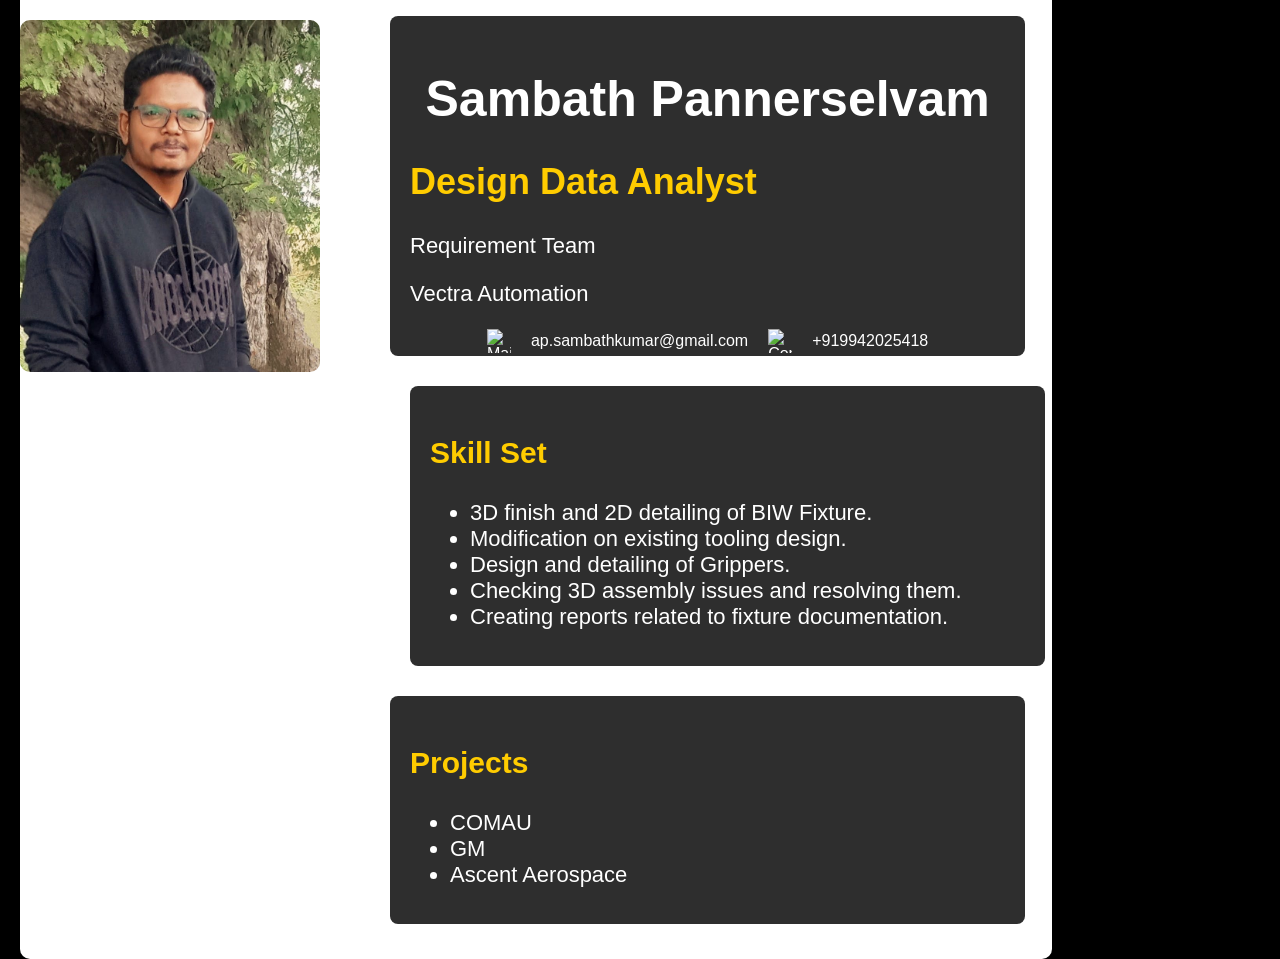
==== index.html @ 9f115030 "Update index.html" ====
<!DOCTYPE html>
<html lang="en">
<head>
    <meta charset="UTF-8">
    <meta name="viewport" content="width=device-width, initial-scale=1.0">
    <title>Sambath Pannerselvam - Portfolio</title>
    <link rel="stylesheet" href="styles.css">
    <style>
        body {
            background-color: black;
            color: white;
            font-family: Arial, sans-serif;
            margin: 0;
            padding: 20px;
            display: flex;
            flex-direction: column;
            align-items: flex-start;
        }
        .container {
            display: flex;
            align-items: flex-start;
            width: 80%;
            justify-content: space-between;
        }
        .image-container {
            width: 300px;
            height: auto;
            position: absolute;
            top: 20px;
            left: 20px;
        }
        .image-container img {
            width: 100%;
            border-radius: 10px;
            transition: transform 0.3s ease-in-out;
        }
        .image-container:hover img {
            transform: scale(1.05);
        }
        .content {
            display: flex;
            flex-direction: column;
            width: 60%;
            margin-left: 350px; /* Ensures content does not overlap with image */
        }
        .container1, .container2, .container3 {
            background: #2E2E2E; /* Dark Grey */
            padding: 20px;
            margin: 15px 0;
            border-radius: 8px;
            width: 100%;
            color: white;
        }
        .container1 {
            height: 300px; /* Match the image height */
        }
        .container2 {
            margin-left: 20px;
        }
        .container3 {
            margin-right: 20px;
        }
        h1 {
            font-size: 50px;
            text-align: center;
        }
        h2 {
            font-size: 36px;
            color: #ffcc00;
        }
        h3 {
            font-size: 30px;
            color: #ffcc00;
        }
        p, li {
            font-size: 22px;
        }
        .contact-info {
            display: flex;
            align-items: center;
            justify-content: center;
            gap: 20px;
            margin-top: 20px;
        }
        .contact-info img {
            width: 24px;
            height: 24px;
        }
    </style>
</head>
<body>
    <div class="image-container">
        <img src="Img.jpeg" alt="Sambath Pannerselvam">
    </div>
    <div class="container">
        <div class="content">
            <div class="container1">
                <h1>Sambath Pannerselvam</h1>
                <h2>Design Data Analyst</h2>
                <p>Requirement Team</p>
                <p>Vectra Automation</p>
                <div class="contact-info">
                    <img src="mail-icon.png" alt="Mail"> ap.sambathkumar@gmail.com
                    <img src="phone-icon.png" alt="Contact"> +919942025418
                </div>
            </div>
            <div class="container2">
                <h3>Skill Set</h3>
                <ul>
                    <li>3D finish and 2D detailing of BIW Fixture.</li>
                    <li>Modification on existing tooling design.</li>
                    <li>Design and detailing of Grippers.</li>
                    <li>Checking 3D assembly issues and resolving them.</li>
                    <li>Creating reports related to fixture documentation.</li>
                </ul>
            </div>
            <div class="container3">
                <h3>Projects</h3>
                <ul>
                    <li>COMAU</li>
                    <li>GM</li>
                    <li>Ascent Aerospace</li>
                </ul>
            </div>
        </div>
    </div>
</body>
</html>
---- styles.css ----
body {
    font-family: Arial, sans-serif;
    background-color: #f4f4f4;
    margin: 0;
    padding: 0;
    display: flex;
    justify-content: center;
    align-items: center;
    height: 100vh;
}

.container {
    display: flex;
    background: white;
    padding: 20px;
    border-radius: 10px;
    box-shadow: 0 0 10px rgba(0, 0, 0, 0.1);
}

.profile {
    margin-right: 20px;
}

.image-container img {
    width: 200px;
    height: auto;
    border-radius: 10px;
    animation: float 3s infinite ease-in-out;
}

@keyframes float {
    0% { transform: translateY(0px); }
    50% { transform: translateY(-10px); }
    100% { transform: translateY(0px); }
}
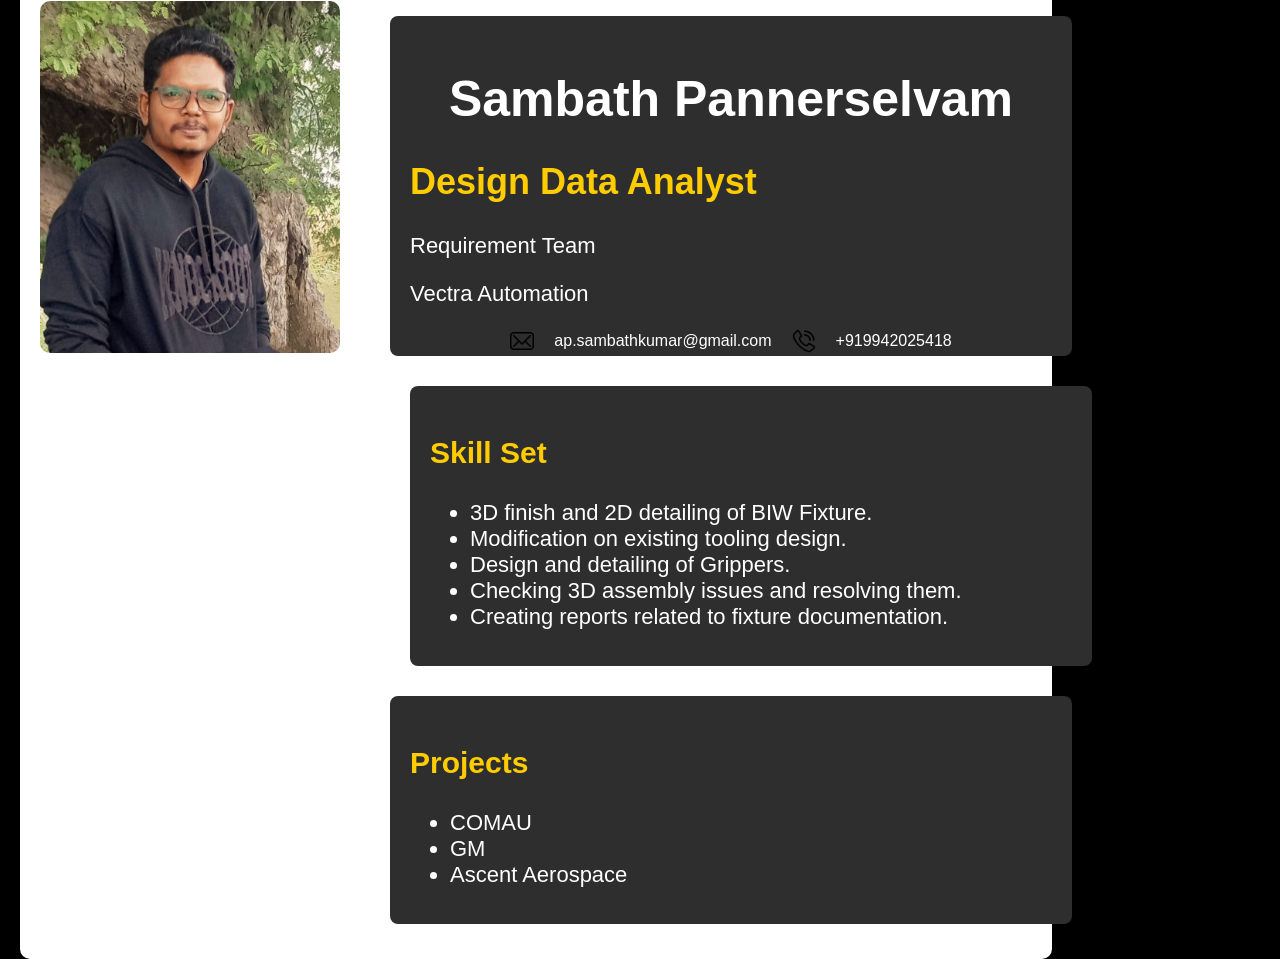
==== commit 71892ff0: "Update index.html" ====
--- a/index.html
+++ b/index.html
@@ -21,13 +21,14 @@
             align-items: flex-start;
             width: 80%;
             justify-content: space-between;
+            flex-wrap: wrap;
         }
         .image-container {
             width: 300px;
             height: auto;
-            position: absolute;
-            top: 20px;
-            left: 20px;
+            position: relative;
+            top: 0;
+            left: 0;
         }
         .image-container img {
             width: 100%;
@@ -40,8 +41,8 @@
         .content {
             display: flex;
             flex-direction: column;
-            width: 60%;
-            margin-left: 350px; /* Ensures content does not overlap with image */
+            width: calc(100% - 350px);
+            margin-left: 20px;
         }
         .container1, .container2, .container3 {
             background: #2E2E2E; /* Dark Grey */
@@ -86,13 +87,42 @@
             width: 24px;
             height: 24px;
         }
+        /* Responsive Design */
+        @media screen and (max-width: 768px) {
+            .container {
+                flex-direction: column;
+                align-items: center;
+                width: 100%;
+            }
+            .image-container {
+                width: 200px;
+                text-align: center;
+                margin-bottom: 20px;
+            }
+            .content {
+                width: 100%;
+                margin-left: 0;
+            }
+            h1 {
+                font-size: 40px;
+            }
+            h2 {
+                font-size: 28px;
+            }
+            h3 {
+                font-size: 24px;
+            }
+            p, li {
+                font-size: 18px;
+            }
+        }
     </style>
 </head>
 <body>
-    <div class="image-container">
-        <img src="Img.jpeg" alt="Sambath Pannerselvam">
-    </div>
     <div class="container">
+        <div class="image-container">
+            <img src="Img.jpeg" alt="Sambath Pannerselvam">
+        </div>
         <div class="content">
             <div class="container1">
                 <h1>Sambath Pannerselvam</h1>
@@ -126,3 +156,4 @@
     </div>
 </body>
 </html>
+
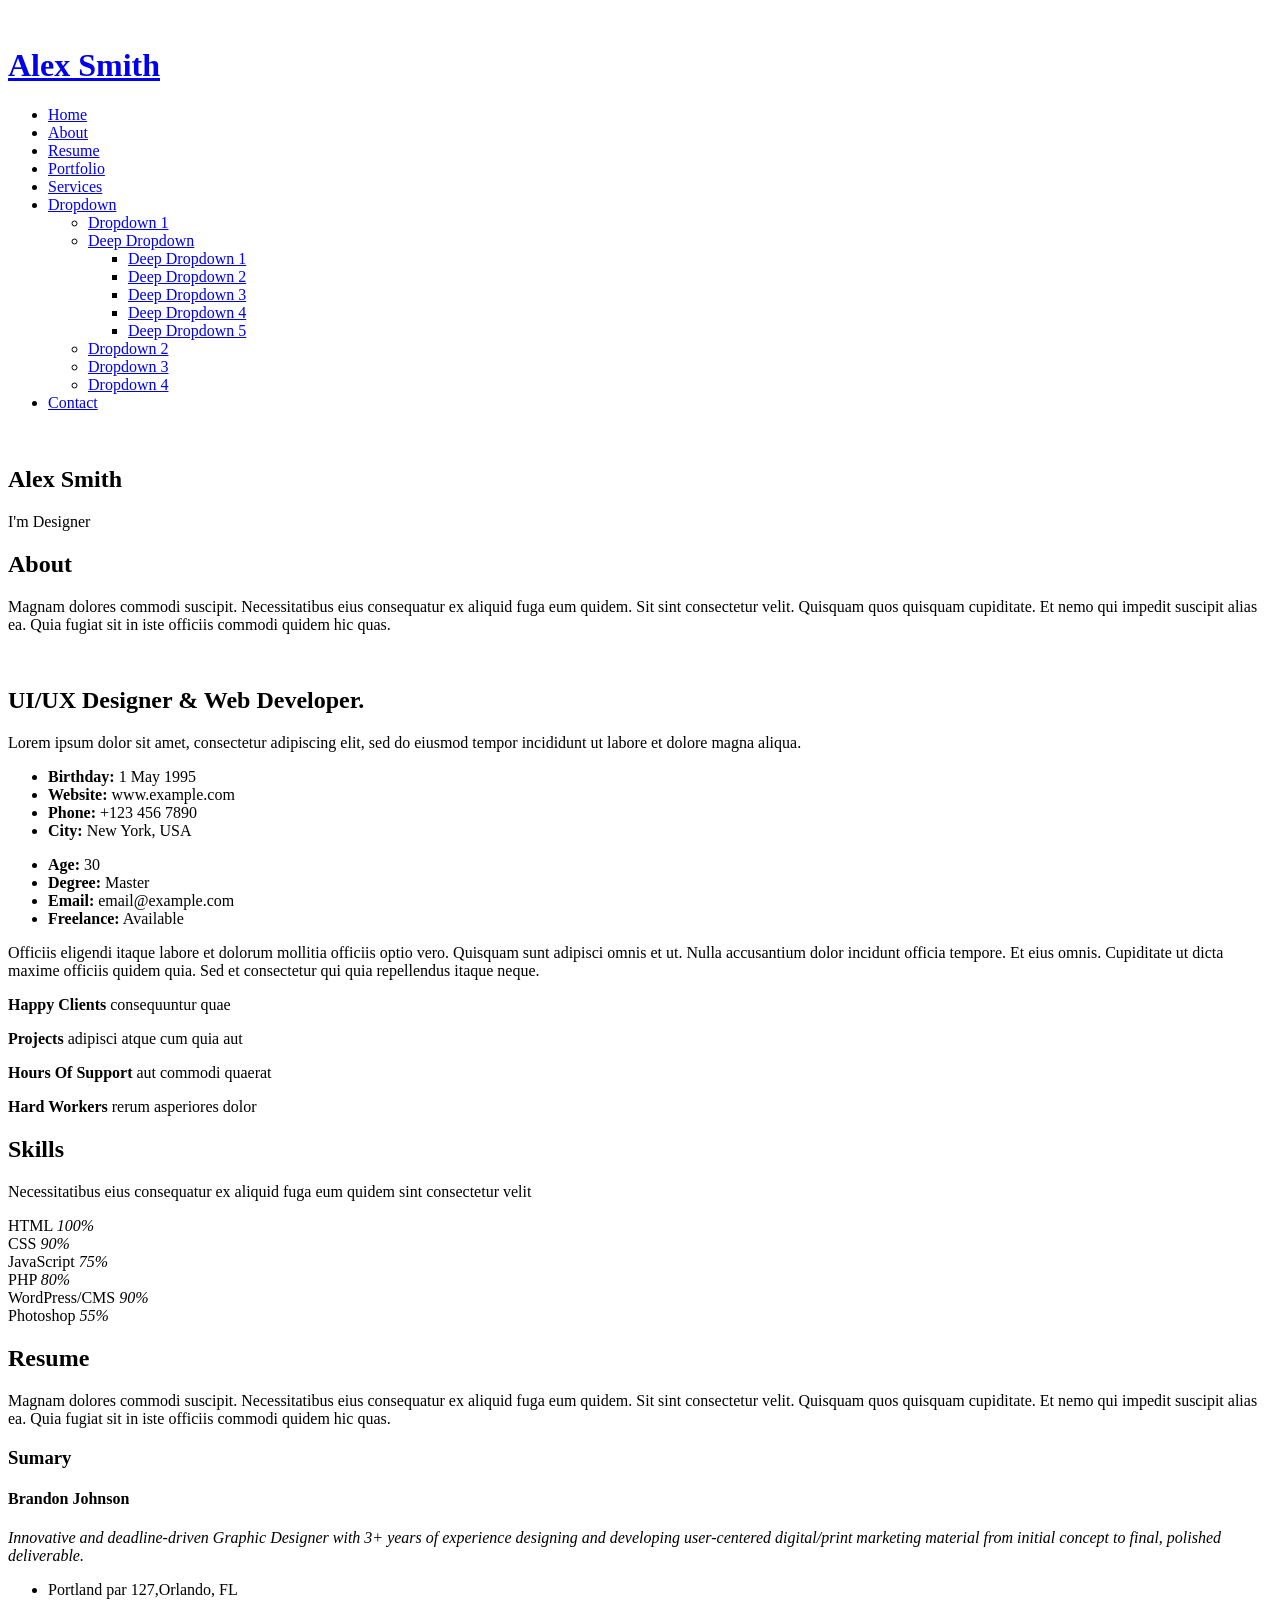
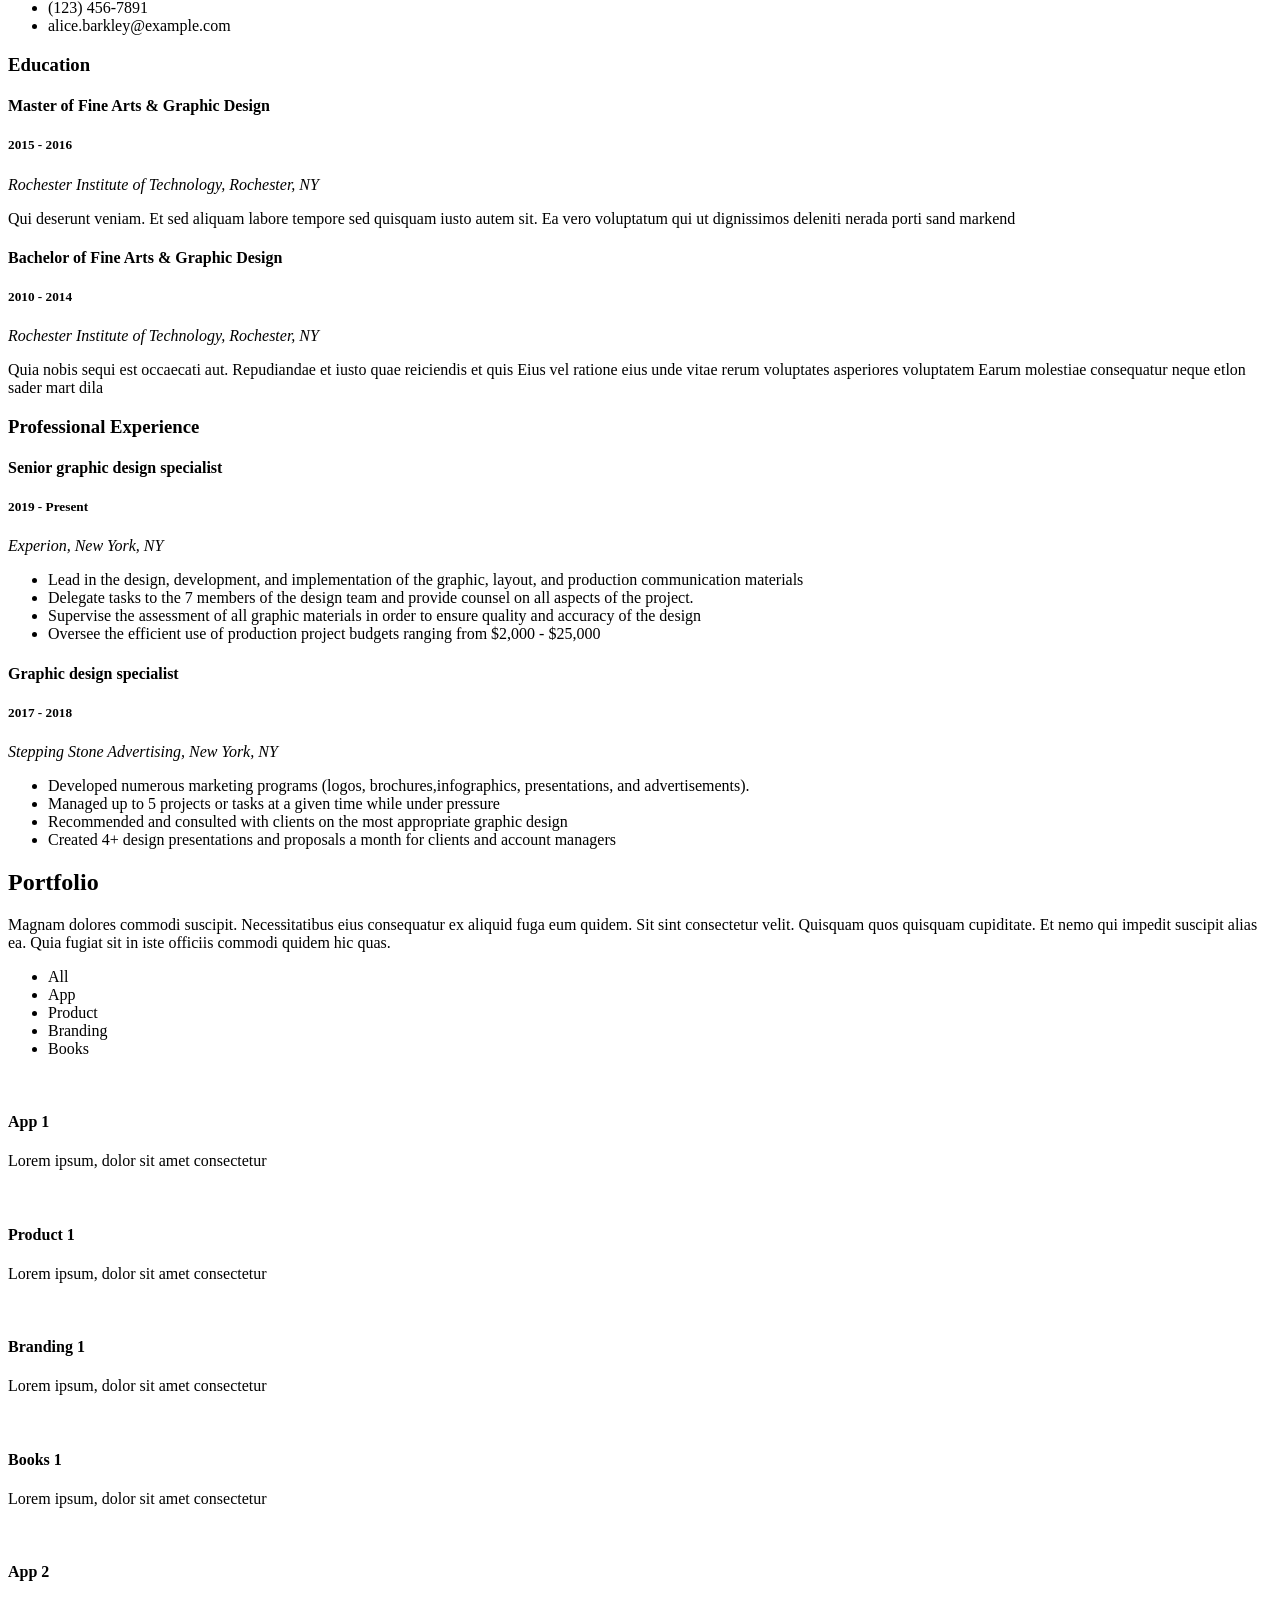
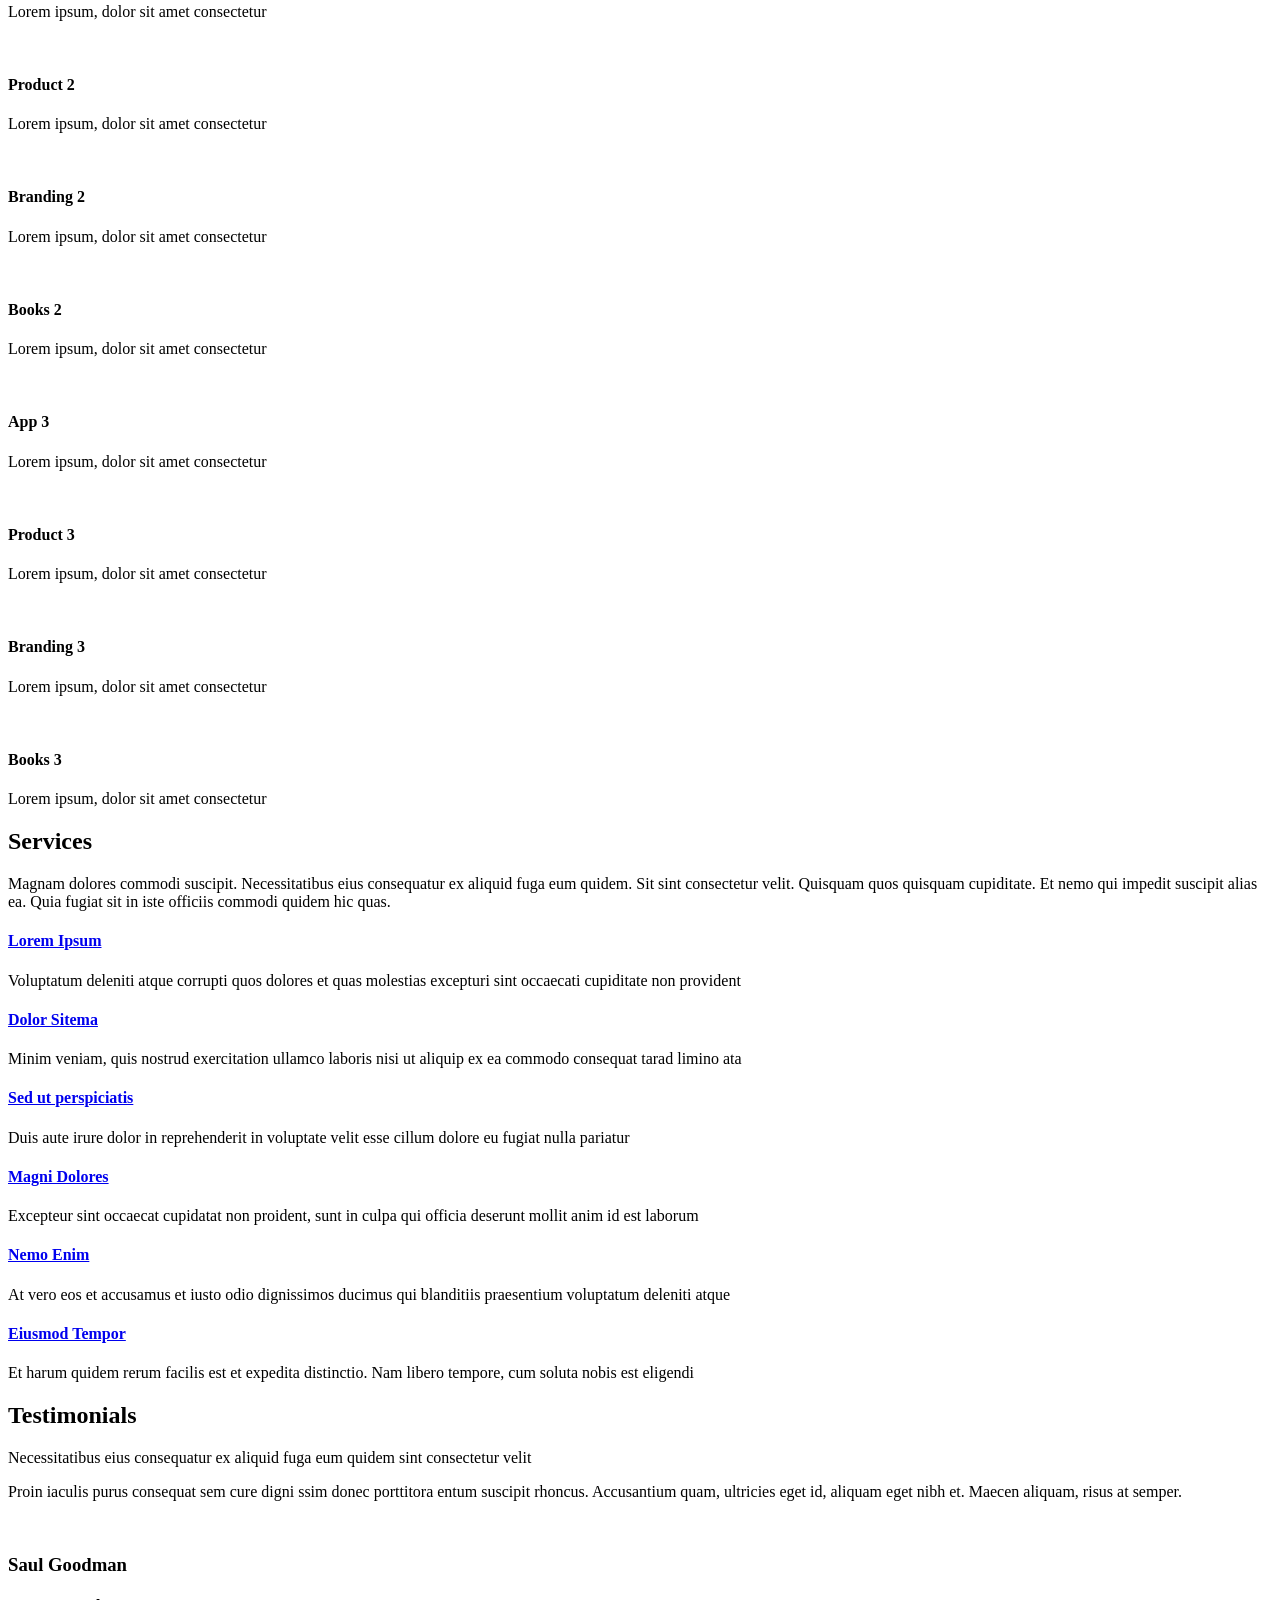
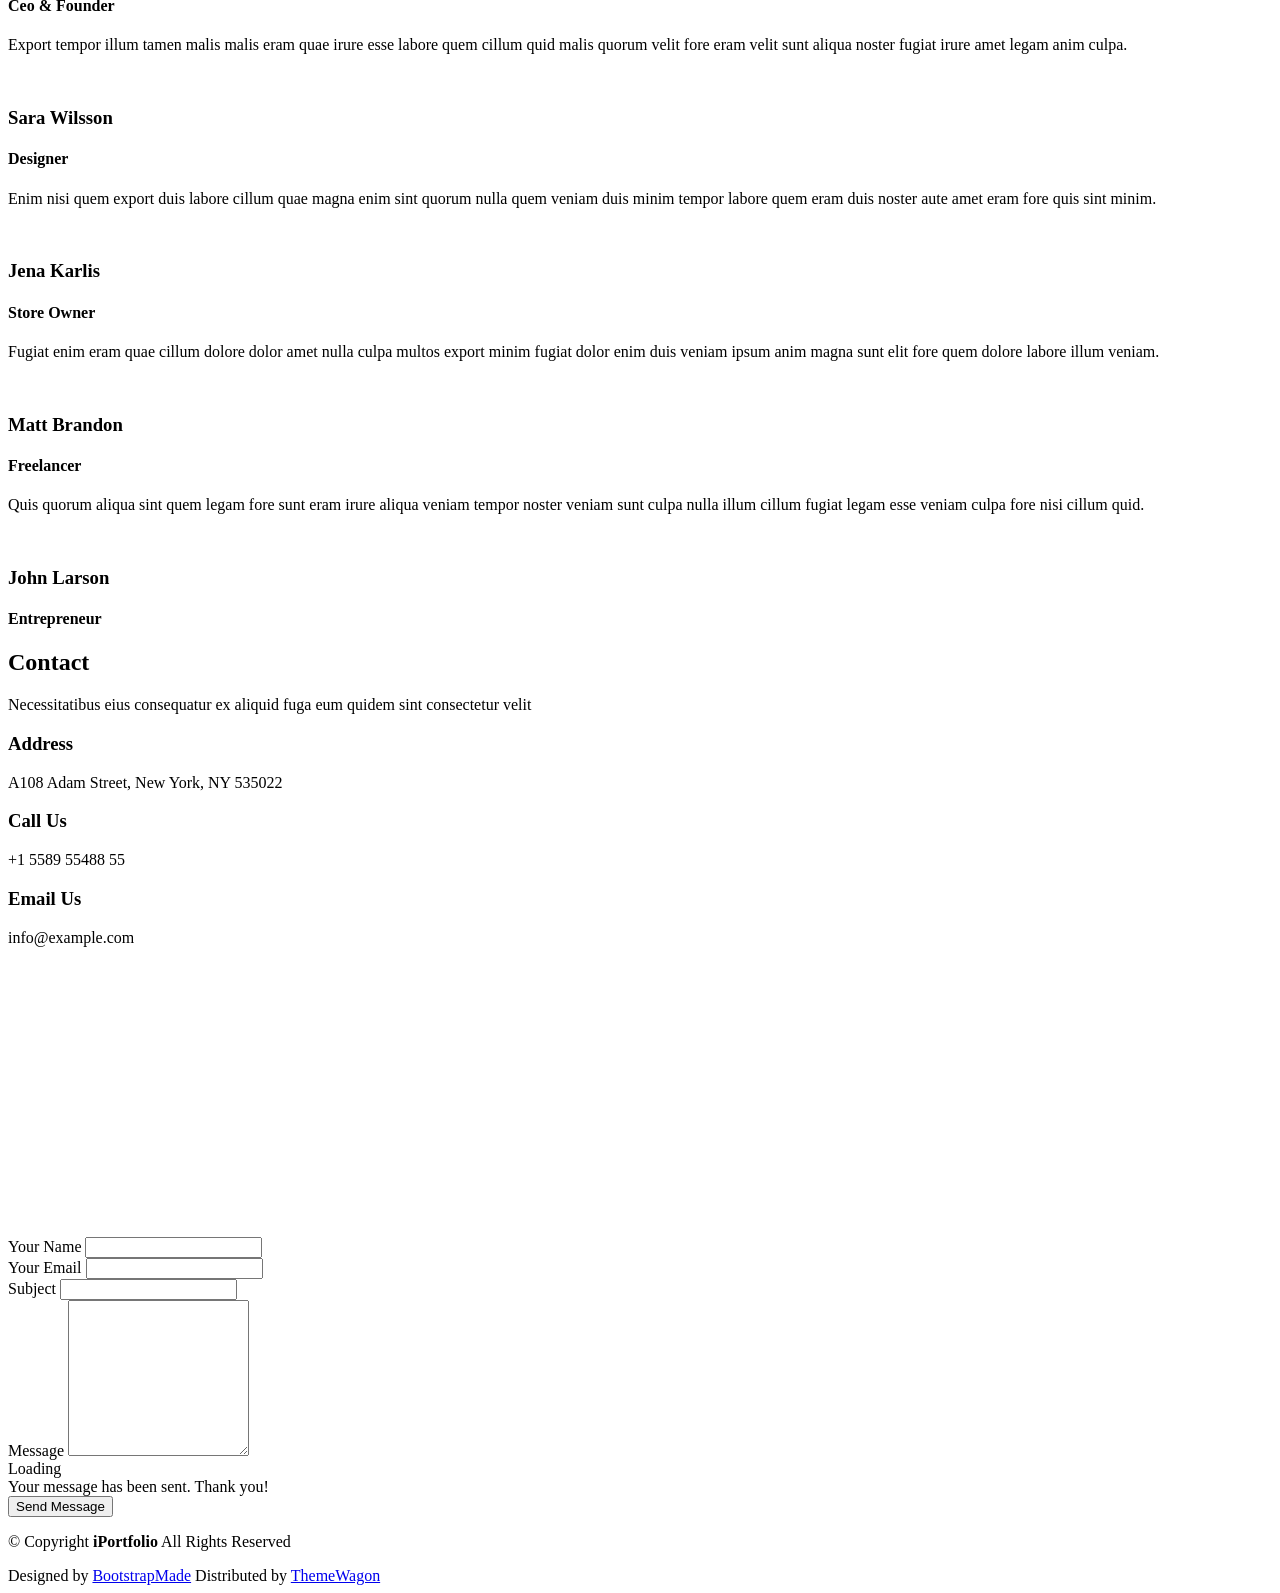
==== commit c3388061: "Add files via upload" ====
--- a/index.html
+++ b/index.html
@@ -1,159 +1,830 @@
 <!DOCTYPE html>
 <html lang="en">
+
 <head>
-    <meta charset="UTF-8">
-    <meta name="viewport" content="width=device-width, initial-scale=1.0">
-    <title>Sambath Pannerselvam - Portfolio</title>
-    <link rel="stylesheet" href="styles.css">
-    <style>
-        body {
-            background-color: black;
-            color: white;
-            font-family: Arial, sans-serif;
-            margin: 0;
-            padding: 20px;
-            display: flex;
-            flex-direction: column;
-            align-items: flex-start;
-        }
-        .container {
-            display: flex;
-            align-items: flex-start;
-            width: 80%;
-            justify-content: space-between;
-            flex-wrap: wrap;
-        }
-        .image-container {
-            width: 300px;
-            height: auto;
-            position: relative;
-            top: 0;
-            left: 0;
-        }
-        .image-container img {
-            width: 100%;
-            border-radius: 10px;
-            transition: transform 0.3s ease-in-out;
-        }
-        .image-container:hover img {
-            transform: scale(1.05);
-        }
-        .content {
-            display: flex;
-            flex-direction: column;
-            width: calc(100% - 350px);
-            margin-left: 20px;
-        }
-        .container1, .container2, .container3 {
-            background: #2E2E2E; /* Dark Grey */
-            padding: 20px;
-            margin: 15px 0;
-            border-radius: 8px;
-            width: 100%;
-            color: white;
-        }
-        .container1 {
-            height: 300px; /* Match the image height */
-        }
-        .container2 {
-            margin-left: 20px;
-        }
-        .container3 {
-            margin-right: 20px;
-        }
-        h1 {
-            font-size: 50px;
-            text-align: center;
-        }
-        h2 {
-            font-size: 36px;
-            color: #ffcc00;
-        }
-        h3 {
-            font-size: 30px;
-            color: #ffcc00;
-        }
-        p, li {
-            font-size: 22px;
-        }
-        .contact-info {
-            display: flex;
-            align-items: center;
-            justify-content: center;
-            gap: 20px;
-            margin-top: 20px;
-        }
-        .contact-info img {
-            width: 24px;
-            height: 24px;
-        }
-        /* Responsive Design */
-        @media screen and (max-width: 768px) {
-            .container {
-                flex-direction: column;
-                align-items: center;
-                width: 100%;
+  <meta charset="utf-8">
+  <meta content="width=device-width, initial-scale=1.0" name="viewport">
+  <title>Index - iPortfolio Bootstrap Template</title>
+  <meta content="" name="description">
+  <meta content="" name="keywords">
+
+  <!-- Favicons -->
+  <link href="assets/img/favicon.png" rel="icon">
+  <link href="assets/img/apple-touch-icon.png" rel="apple-touch-icon">
+
+  <!-- Fonts -->
+  <link href="https://fonts.googleapis.com" rel="preconnect">
+  <link href="https://fonts.gstatic.com" rel="preconnect" crossorigin>
+  <link href="https://fonts.googleapis.com/css2?family=Roboto:ital,wght@0,100;0,300;0,400;0,500;0,700;0,900;1,100;1,300;1,400;1,500;1,700;1,900&family=Poppins:ital,wght@0,100;0,200;0,300;0,400;0,500;0,600;0,700;0,800;0,900;1,100;1,200;1,300;1,400;1,500;1,600;1,700;1,800;1,900&family=Raleway:ital,wght@0,100;0,200;0,300;0,400;0,500;0,600;0,700;0,800;0,900;1,100;1,200;1,300;1,400;1,500;1,600;1,700;1,800;1,900&display=swap" rel="stylesheet">
+
+  <!-- Vendor CSS Files -->
+  <link href="assets/vendor/bootstrap/css/bootstrap.min.css" rel="stylesheet">
+  <link href="assets/vendor/bootstrap-icons/bootstrap-icons.css" rel="stylesheet">
+  <link href="assets/vendor/aos/aos.css" rel="stylesheet">
+  <link href="assets/vendor/glightbox/css/glightbox.min.css" rel="stylesheet">
+  <link href="assets/vendor/swiper/swiper-bundle.min.css" rel="stylesheet">
+
+  <!-- Main CSS File -->
+  <link href="assets/css/main.css" rel="stylesheet">
+
+  <!-- =======================================================
+  * Template Name: iPortfolio
+  * Template URL: https://bootstrapmade.com/iportfolio-bootstrap-portfolio-websites-template/
+  * Updated: Jun 29 2024 with Bootstrap v5.3.3
+  * Author: BootstrapMade.com
+  * License: https://bootstrapmade.com/license/
+  ======================================================== -->
+</head>
+
+<body class="index-page">
+
+  <header id="header" class="header dark-background d-flex flex-column">
+    <i class="header-toggle d-xl-none bi bi-list"></i>
+
+    <div class="profile-img">
+      <img src="assets/img/my-profile-img.jpg" alt="" class="img-fluid rounded-circle">
+    </div>
+
+    <a href="index.html" class="logo d-flex align-items-center justify-content-center">
+      <!-- Uncomment the line below if you also wish to use an image logo -->
+      <!-- <img src="assets/img/logo.png" alt=""> -->
+      <h1 class="sitename">Alex Smith</h1>
+    </a>
+
+    <div class="social-links text-center">
+      <a href="#" class="twitter"><i class="bi bi-twitter-x"></i></a>
+      <a href="#" class="facebook"><i class="bi bi-facebook"></i></a>
+      <a href="#" class="instagram"><i class="bi bi-instagram"></i></a>
+      <a href="#" class="google-plus"><i class="bi bi-skype"></i></a>
+      <a href="#" class="linkedin"><i class="bi bi-linkedin"></i></a>
+    </div>
+
+    <nav id="navmenu" class="navmenu">
+      <ul>
+        <li><a href="#hero" class="active"><i class="bi bi-house navicon"></i>Home</a></li>
+        <li><a href="#about"><i class="bi bi-person navicon"></i> About</a></li>
+        <li><a href="#resume"><i class="bi bi-file-earmark-text navicon"></i> Resume</a></li>
+        <li><a href="#portfolio"><i class="bi bi-images navicon"></i> Portfolio</a></li>
+        <li><a href="#services"><i class="bi bi-hdd-stack navicon"></i> Services</a></li>
+        <li class="dropdown"><a href="#"><i class="bi bi-menu-button navicon"></i> <span>Dropdown</span> <i class="bi bi-chevron-down toggle-dropdown"></i></a>
+          <ul>
+            <li><a href="#">Dropdown 1</a></li>
+            <li class="dropdown"><a href="#"><span>Deep Dropdown</span> <i class="bi bi-chevron-down toggle-dropdown"></i></a>
+              <ul>
+                <li><a href="#">Deep Dropdown 1</a></li>
+                <li><a href="#">Deep Dropdown 2</a></li>
+                <li><a href="#">Deep Dropdown 3</a></li>
+                <li><a href="#">Deep Dropdown 4</a></li>
+                <li><a href="#">Deep Dropdown 5</a></li>
+              </ul>
+            </li>
+            <li><a href="#">Dropdown 2</a></li>
+            <li><a href="#">Dropdown 3</a></li>
+            <li><a href="#">Dropdown 4</a></li>
+          </ul>
+        </li>
+        <li><a href="#contact"><i class="bi bi-envelope navicon"></i> Contact</a></li>
+      </ul>
+    </nav>
+
+  </header>
+
+  <main class="main">
+
+    <!-- Hero Section -->
+    <section id="hero" class="hero section dark-background">
+
+      <img src="assets/img/hero-bg.jpg" alt="" data-aos="fade-in" class="">
+
+      <div class="container" data-aos="fade-up" data-aos-delay="100">
+        <h2>Alex Smith</h2>
+        <p>I'm <span class="typed" data-typed-items="Designer, Developer, Freelancer, Photographer">Designer</span><span class="typed-cursor typed-cursor--blink" aria-hidden="true"></span><span class="typed-cursor typed-cursor--blink" aria-hidden="true"></span></p>
+      </div>
+
+    </section><!-- /Hero Section -->
+
+    <!-- About Section -->
+    <section id="about" class="about section">
+
+      <!-- Section Title -->
+      <div class="container section-title" data-aos="fade-up">
+        <h2>About</h2>
+        <p>Magnam dolores commodi suscipit. Necessitatibus eius consequatur ex aliquid fuga eum quidem. Sit sint consectetur velit. Quisquam quos quisquam cupiditate. Et nemo qui impedit suscipit alias ea. Quia fugiat sit in iste officiis commodi quidem hic quas.</p>
+      </div><!-- End Section Title -->
+
+      <div class="container" data-aos="fade-up" data-aos-delay="100">
+
+        <div class="row gy-4 justify-content-center">
+          <div class="col-lg-4">
+            <img src="assets/img/my-profile-img.jpg" class="img-fluid" alt="">
+          </div>
+          <div class="col-lg-8 content">
+            <h2>UI/UX Designer &amp; Web Developer.</h2>
+            <p class="fst-italic py-3">
+              Lorem ipsum dolor sit amet, consectetur adipiscing elit, sed do eiusmod tempor incididunt ut labore et dolore
+              magna aliqua.
+            </p>
+            <div class="row">
+              <div class="col-lg-6">
+                <ul>
+                  <li><i class="bi bi-chevron-right"></i> <strong>Birthday:</strong> <span>1 May 1995</span></li>
+                  <li><i class="bi bi-chevron-right"></i> <strong>Website:</strong> <span>www.example.com</span></li>
+                  <li><i class="bi bi-chevron-right"></i> <strong>Phone:</strong> <span>+123 456 7890</span></li>
+                  <li><i class="bi bi-chevron-right"></i> <strong>City:</strong> <span>New York, USA</span></li>
+                </ul>
+              </div>
+              <div class="col-lg-6">
+                <ul>
+                  <li><i class="bi bi-chevron-right"></i> <strong>Age:</strong> <span>30</span></li>
+                  <li><i class="bi bi-chevron-right"></i> <strong>Degree:</strong> <span>Master</span></li>
+                  <li><i class="bi bi-chevron-right"></i> <strong>Email:</strong> <span>email@example.com</span></li>
+                  <li><i class="bi bi-chevron-right"></i> <strong>Freelance:</strong> <span>Available</span></li>
+                </ul>
+              </div>
+            </div>
+            <p class="py-3">
+              Officiis eligendi itaque labore et dolorum mollitia officiis optio vero. Quisquam sunt adipisci omnis et ut. Nulla accusantium dolor incidunt officia tempore. Et eius omnis.
+              Cupiditate ut dicta maxime officiis quidem quia. Sed et consectetur qui quia repellendus itaque neque.
+            </p>
+          </div>
+        </div>
+
+      </div>
+
+    </section><!-- /About Section -->
+
+    <!-- Stats Section -->
+    <section id="stats" class="stats section">
+
+      <div class="container" data-aos="fade-up" data-aos-delay="100">
+
+        <div class="row gy-4">
+
+          <div class="col-lg-3 col-md-6">
+            <div class="stats-item">
+              <i class="bi bi-emoji-smile"></i>
+              <span data-purecounter-start="0" data-purecounter-end="232" data-purecounter-duration="1" class="purecounter"></span>
+              <p><strong>Happy Clients</strong> <span>consequuntur quae</span></p>
+            </div>
+          </div><!-- End Stats Item -->
+
+          <div class="col-lg-3 col-md-6">
+            <div class="stats-item">
+              <i class="bi bi-journal-richtext"></i>
+              <span data-purecounter-start="0" data-purecounter-end="521" data-purecounter-duration="1" class="purecounter"></span>
+              <p><strong>Projects</strong> <span>adipisci atque cum quia aut</span></p>
+            </div>
+          </div><!-- End Stats Item -->
+
+          <div class="col-lg-3 col-md-6">
+            <div class="stats-item">
+              <i class="bi bi-headset"></i>
+              <span data-purecounter-start="0" data-purecounter-end="1453" data-purecounter-duration="1" class="purecounter"></span>
+              <p><strong>Hours Of Support</strong> <span>aut commodi quaerat</span></p>
+            </div>
+          </div><!-- End Stats Item -->
+
+          <div class="col-lg-3 col-md-6">
+            <div class="stats-item">
+              <i class="bi bi-people"></i>
+              <span data-purecounter-start="0" data-purecounter-end="32" data-purecounter-duration="1" class="purecounter"></span>
+              <p><strong>Hard Workers</strong> <span>rerum asperiores dolor</span></p>
+            </div>
+          </div><!-- End Stats Item -->
+
+        </div>
+
+      </div>
+
+    </section><!-- /Stats Section -->
+
+    <!-- Skills Section -->
+    <section id="skills" class="skills section light-background">
+
+      <!-- Section Title -->
+      <div class="container section-title" data-aos="fade-up">
+        <h2>Skills</h2>
+        <p>Necessitatibus eius consequatur ex aliquid fuga eum quidem sint consectetur velit</p>
+      </div><!-- End Section Title -->
+
+      <div class="container" data-aos="fade-up" data-aos-delay="100">
+
+        <div class="row skills-content skills-animation">
+
+          <div class="col-lg-6">
+
+            <div class="progress">
+              <span class="skill"><span>HTML</span> <i class="val">100%</i></span>
+              <div class="progress-bar-wrap">
+                <div class="progress-bar" role="progressbar" aria-valuenow="100" aria-valuemin="0" aria-valuemax="100"></div>
+              </div>
+            </div><!-- End Skills Item -->
+
+            <div class="progress">
+              <span class="skill"><span>CSS</span> <i class="val">90%</i></span>
+              <div class="progress-bar-wrap">
+                <div class="progress-bar" role="progressbar" aria-valuenow="90" aria-valuemin="0" aria-valuemax="100"></div>
+              </div>
+            </div><!-- End Skills Item -->
+
+            <div class="progress">
+              <span class="skill"><span>JavaScript</span> <i class="val">75%</i></span>
+              <div class="progress-bar-wrap">
+                <div class="progress-bar" role="progressbar" aria-valuenow="75" aria-valuemin="0" aria-valuemax="100"></div>
+              </div>
+            </div><!-- End Skills Item -->
+
+          </div>
+
+          <div class="col-lg-6">
+
+            <div class="progress">
+              <span class="skill"><span>PHP</span> <i class="val">80%</i></span>
+              <div class="progress-bar-wrap">
+                <div class="progress-bar" role="progressbar" aria-valuenow="80" aria-valuemin="0" aria-valuemax="100"></div>
+              </div>
+            </div><!-- End Skills Item -->
+
+            <div class="progress">
+              <span class="skill"><span>WordPress/CMS</span> <i class="val">90%</i></span>
+              <div class="progress-bar-wrap">
+                <div class="progress-bar" role="progressbar" aria-valuenow="90" aria-valuemin="0" aria-valuemax="100"></div>
+              </div>
+            </div><!-- End Skills Item -->
+
+            <div class="progress">
+              <span class="skill"><span>Photoshop</span> <i class="val">55%</i></span>
+              <div class="progress-bar-wrap">
+                <div class="progress-bar" role="progressbar" aria-valuenow="55" aria-valuemin="0" aria-valuemax="100"></div>
+              </div>
+            </div><!-- End Skills Item -->
+
+          </div>
+
+        </div>
+
+      </div>
+
+    </section><!-- /Skills Section -->
+
+    <!-- Resume Section -->
+    <section id="resume" class="resume section">
+
+      <!-- Section Title -->
+      <div class="container section-title" data-aos="fade-up">
+        <h2>Resume</h2>
+        <p>Magnam dolores commodi suscipit. Necessitatibus eius consequatur ex aliquid fuga eum quidem. Sit sint consectetur velit. Quisquam quos quisquam cupiditate. Et nemo qui impedit suscipit alias ea. Quia fugiat sit in iste officiis commodi quidem hic quas.</p>
+      </div><!-- End Section Title -->
+
+      <div class="container">
+
+        <div class="row">
+
+          <div class="col-lg-6" data-aos="fade-up" data-aos-delay="100">
+            <h3 class="resume-title">Sumary</h3>
+
+            <div class="resume-item pb-0">
+              <h4>Brandon Johnson</h4>
+              <p><em>Innovative and deadline-driven Graphic Designer with 3+ years of experience designing and developing user-centered digital/print marketing material from initial concept to final, polished deliverable.</em></p>
+              <ul>
+                <li>Portland par 127,Orlando, FL</li>
+                <li>(123) 456-7891</li>
+                <li>alice.barkley@example.com</li>
+              </ul>
+            </div><!-- Edn Resume Item -->
+
+            <h3 class="resume-title">Education</h3>
+            <div class="resume-item">
+              <h4>Master of Fine Arts &amp; Graphic Design</h4>
+              <h5>2015 - 2016</h5>
+              <p><em>Rochester Institute of Technology, Rochester, NY</em></p>
+              <p>Qui deserunt veniam. Et sed aliquam labore tempore sed quisquam iusto autem sit. Ea vero voluptatum qui ut dignissimos deleniti nerada porti sand markend</p>
+            </div><!-- Edn Resume Item -->
+
+            <div class="resume-item">
+              <h4>Bachelor of Fine Arts &amp; Graphic Design</h4>
+              <h5>2010 - 2014</h5>
+              <p><em>Rochester Institute of Technology, Rochester, NY</em></p>
+              <p>Quia nobis sequi est occaecati aut. Repudiandae et iusto quae reiciendis et quis Eius vel ratione eius unde vitae rerum voluptates asperiores voluptatem Earum molestiae consequatur neque etlon sader mart dila</p>
+            </div><!-- Edn Resume Item -->
+
+          </div>
+
+          <div class="col-lg-6" data-aos="fade-up" data-aos-delay="200">
+            <h3 class="resume-title">Professional Experience</h3>
+            <div class="resume-item">
+              <h4>Senior graphic design specialist</h4>
+              <h5>2019 - Present</h5>
+              <p><em>Experion, New York, NY </em></p>
+              <ul>
+                <li>Lead in the design, development, and implementation of the graphic, layout, and production communication materials</li>
+                <li>Delegate tasks to the 7 members of the design team and provide counsel on all aspects of the project. </li>
+                <li>Supervise the assessment of all graphic materials in order to ensure quality and accuracy of the design</li>
+                <li>Oversee the efficient use of production project budgets ranging from $2,000 - $25,000</li>
+              </ul>
+            </div><!-- Edn Resume Item -->
+
+            <div class="resume-item">
+              <h4>Graphic design specialist</h4>
+              <h5>2017 - 2018</h5>
+              <p><em>Stepping Stone Advertising, New York, NY</em></p>
+              <ul>
+                <li>Developed numerous marketing programs (logos, brochures,infographics, presentations, and advertisements).</li>
+                <li>Managed up to 5 projects or tasks at a given time while under pressure</li>
+                <li>Recommended and consulted with clients on the most appropriate graphic design</li>
+                <li>Created 4+ design presentations and proposals a month for clients and account managers</li>
+              </ul>
+            </div><!-- Edn Resume Item -->
+
+          </div>
+
+        </div>
+
+      </div>
+
+    </section><!-- /Resume Section -->
+
+    <!-- Portfolio Section -->
+    <section id="portfolio" class="portfolio section light-background">
+
+      <!-- Section Title -->
+      <div class="container section-title" data-aos="fade-up">
+        <h2>Portfolio</h2>
+        <p>Magnam dolores commodi suscipit. Necessitatibus eius consequatur ex aliquid fuga eum quidem. Sit sint consectetur velit. Quisquam quos quisquam cupiditate. Et nemo qui impedit suscipit alias ea. Quia fugiat sit in iste officiis commodi quidem hic quas.</p>
+      </div><!-- End Section Title -->
+
+      <div class="container">
+
+        <div class="isotope-layout" data-default-filter="*" data-layout="masonry" data-sort="original-order">
+
+          <ul class="portfolio-filters isotope-filters" data-aos="fade-up" data-aos-delay="100">
+            <li data-filter="*" class="filter-active">All</li>
+            <li data-filter=".filter-app">App</li>
+            <li data-filter=".filter-product">Product</li>
+            <li data-filter=".filter-branding">Branding</li>
+            <li data-filter=".filter-books">Books</li>
+          </ul><!-- End Portfolio Filters -->
+
+          <div class="row gy-4 isotope-container" data-aos="fade-up" data-aos-delay="200">
+
+            <div class="col-lg-4 col-md-6 portfolio-item isotope-item filter-app">
+              <div class="portfolio-content h-100">
+                <img src="assets/img/portfolio/app-1.jpg" class="img-fluid" alt="">
+                <div class="portfolio-info">
+                  <h4>App 1</h4>
+                  <p>Lorem ipsum, dolor sit amet consectetur</p>
+                  <a href="assets/img/portfolio/app-1.jpg" title="App 1" data-gallery="portfolio-gallery-app" class="glightbox preview-link"><i class="bi bi-zoom-in"></i></a>
+                  <a href="portfolio-details.html" title="More Details" class="details-link"><i class="bi bi-link-45deg"></i></a>
+                </div>
+              </div>
+            </div><!-- End Portfolio Item -->
+
+            <div class="col-lg-4 col-md-6 portfolio-item isotope-item filter-product">
+              <div class="portfolio-content h-100">
+                <img src="assets/img/portfolio/product-1.jpg" class="img-fluid" alt="">
+                <div class="portfolio-info">
+                  <h4>Product 1</h4>
+                  <p>Lorem ipsum, dolor sit amet consectetur</p>
+                  <a href="assets/img/portfolio/product-1.jpg" title="Product 1" data-gallery="portfolio-gallery-product" class="glightbox preview-link"><i class="bi bi-zoom-in"></i></a>
+                  <a href="portfolio-details.html" title="More Details" class="details-link"><i class="bi bi-link-45deg"></i></a>
+                </div>
+              </div>
+            </div><!-- End Portfolio Item -->
+
+            <div class="col-lg-4 col-md-6 portfolio-item isotope-item filter-branding">
+              <div class="portfolio-content h-100">
+                <img src="assets/img/portfolio/branding-1.jpg" class="img-fluid" alt="">
+                <div class="portfolio-info">
+                  <h4>Branding 1</h4>
+                  <p>Lorem ipsum, dolor sit amet consectetur</p>
+                  <a href="assets/img/portfolio/branding-1.jpg" title="Branding 1" data-gallery="portfolio-gallery-branding" class="glightbox preview-link"><i class="bi bi-zoom-in"></i></a>
+                  <a href="portfolio-details.html" title="More Details" class="details-link"><i class="bi bi-link-45deg"></i></a>
+                </div>
+              </div>
+            </div><!-- End Portfolio Item -->
+
+            <div class="col-lg-4 col-md-6 portfolio-item isotope-item filter-books">
+              <div class="portfolio-content h-100">
+                <img src="assets/img/portfolio/books-1.jpg" class="img-fluid" alt="">
+                <div class="portfolio-info">
+                  <h4>Books 1</h4>
+                  <p>Lorem ipsum, dolor sit amet consectetur</p>
+                  <a href="assets/img/portfolio/books-1.jpg" title="Branding 1" data-gallery="portfolio-gallery-book" class="glightbox preview-link"><i class="bi bi-zoom-in"></i></a>
+                  <a href="portfolio-details.html" title="More Details" class="details-link"><i class="bi bi-link-45deg"></i></a>
+                </div>
+              </div>
+            </div><!-- End Portfolio Item -->
+
+            <div class="col-lg-4 col-md-6 portfolio-item isotope-item filter-app">
+              <div class="portfolio-content h-100">
+                <img src="assets/img/portfolio/app-2.jpg" class="img-fluid" alt="">
+                <div class="portfolio-info">
+                  <h4>App 2</h4>
+                  <p>Lorem ipsum, dolor sit amet consectetur</p>
+                  <a href="assets/img/portfolio/app-2.jpg" title="App 2" data-gallery="portfolio-gallery-app" class="glightbox preview-link"><i class="bi bi-zoom-in"></i></a>
+                  <a href="portfolio-details.html" title="More Details" class="details-link"><i class="bi bi-link-45deg"></i></a>
+                </div>
+              </div>
+            </div><!-- End Portfolio Item -->
+
+            <div class="col-lg-4 col-md-6 portfolio-item isotope-item filter-product">
+              <div class="portfolio-content h-100">
+                <img src="assets/img/portfolio/product-2.jpg" class="img-fluid" alt="">
+                <div class="portfolio-info">
+                  <h4>Product 2</h4>
+                  <p>Lorem ipsum, dolor sit amet consectetur</p>
+                  <a href="assets/img/portfolio/product-2.jpg" title="Product 2" data-gallery="portfolio-gallery-product" class="glightbox preview-link"><i class="bi bi-zoom-in"></i></a>
+                  <a href="portfolio-details.html" title="More Details" class="details-link"><i class="bi bi-link-45deg"></i></a>
+                </div>
+              </div>
+            </div><!-- End Portfolio Item -->
+
+            <div class="col-lg-4 col-md-6 portfolio-item isotope-item filter-branding">
+              <div class="portfolio-content h-100">
+                <img src="assets/img/portfolio/branding-2.jpg" class="img-fluid" alt="">
+                <div class="portfolio-info">
+                  <h4>Branding 2</h4>
+                  <p>Lorem ipsum, dolor sit amet consectetur</p>
+                  <a href="assets/img/portfolio/branding-2.jpg" title="Branding 2" data-gallery="portfolio-gallery-branding" class="glightbox preview-link"><i class="bi bi-zoom-in"></i></a>
+                  <a href="portfolio-details.html" title="More Details" class="details-link"><i class="bi bi-link-45deg"></i></a>
+                </div>
+              </div>
+            </div><!-- End Portfolio Item -->
+
+            <div class="col-lg-4 col-md-6 portfolio-item isotope-item filter-books">
+              <div class="portfolio-content h-100">
+                <img src="assets/img/portfolio/books-2.jpg" class="img-fluid" alt="">
+                <div class="portfolio-info">
+                  <h4>Books 2</h4>
+                  <p>Lorem ipsum, dolor sit amet consectetur</p>
+                  <a href="assets/img/portfolio/books-2.jpg" title="Branding 2" data-gallery="portfolio-gallery-book" class="glightbox preview-link"><i class="bi bi-zoom-in"></i></a>
+                  <a href="portfolio-details.html" title="More Details" class="details-link"><i class="bi bi-link-45deg"></i></a>
+                </div>
+              </div>
+            </div><!-- End Portfolio Item -->
+
+            <div class="col-lg-4 col-md-6 portfolio-item isotope-item filter-app">
+              <div class="portfolio-content h-100">
+                <img src="assets/img/portfolio/app-3.jpg" class="img-fluid" alt="">
+                <div class="portfolio-info">
+                  <h4>App 3</h4>
+                  <p>Lorem ipsum, dolor sit amet consectetur</p>
+                  <a href="assets/img/portfolio/app-3.jpg" title="App 3" data-gallery="portfolio-gallery-app" class="glightbox preview-link"><i class="bi bi-zoom-in"></i></a>
+                  <a href="portfolio-details.html" title="More Details" class="details-link"><i class="bi bi-link-45deg"></i></a>
+                </div>
+              </div>
+            </div><!-- End Portfolio Item -->
+
+            <div class="col-lg-4 col-md-6 portfolio-item isotope-item filter-product">
+              <div class="portfolio-content h-100">
+                <img src="assets/img/portfolio/product-3.jpg" class="img-fluid" alt="">
+                <div class="portfolio-info">
+                  <h4>Product 3</h4>
+                  <p>Lorem ipsum, dolor sit amet consectetur</p>
+                  <a href="assets/img/portfolio/product-3.jpg" title="Product 3" data-gallery="portfolio-gallery-product" class="glightbox preview-link"><i class="bi bi-zoom-in"></i></a>
+                  <a href="portfolio-details.html" title="More Details" class="details-link"><i class="bi bi-link-45deg"></i></a>
+                </div>
+              </div>
+            </div><!-- End Portfolio Item -->
+
+            <div class="col-lg-4 col-md-6 portfolio-item isotope-item filter-branding">
+              <div class="portfolio-content h-100">
+                <img src="assets/img/portfolio/branding-3.jpg" class="img-fluid" alt="">
+                <div class="portfolio-info">
+                  <h4>Branding 3</h4>
+                  <p>Lorem ipsum, dolor sit amet consectetur</p>
+                  <a href="assets/img/portfolio/branding-3.jpg" title="Branding 2" data-gallery="portfolio-gallery-branding" class="glightbox preview-link"><i class="bi bi-zoom-in"></i></a>
+                  <a href="portfolio-details.html" title="More Details" class="details-link"><i class="bi bi-link-45deg"></i></a>
+                </div>
+              </div>
+            </div><!-- End Portfolio Item -->
+
+            <div class="col-lg-4 col-md-6 portfolio-item isotope-item filter-books">
+              <div class="portfolio-content h-100">
+                <img src="assets/img/portfolio/books-3.jpg" class="img-fluid" alt="">
+                <div class="portfolio-info">
+                  <h4>Books 3</h4>
+                  <p>Lorem ipsum, dolor sit amet consectetur</p>
+                  <a href="assets/img/portfolio/books-3.jpg" title="Branding 3" data-gallery="portfolio-gallery-book" class="glightbox preview-link"><i class="bi bi-zoom-in"></i></a>
+                  <a href="portfolio-details.html" title="More Details" class="details-link"><i class="bi bi-link-45deg"></i></a>
+                </div>
+              </div>
+            </div><!-- End Portfolio Item -->
+
+          </div><!-- End Portfolio Container -->
+
+        </div>
+
+      </div>
+
+    </section><!-- /Portfolio Section -->
+
+    <!-- Services Section -->
+    <section id="services" class="services section">
+
+      <!-- Section Title -->
+      <div class="container section-title" data-aos="fade-up">
+        <h2>Services</h2>
+        <p>Magnam dolores commodi suscipit. Necessitatibus eius consequatur ex aliquid fuga eum quidem. Sit sint consectetur velit. Quisquam quos quisquam cupiditate. Et nemo qui impedit suscipit alias ea. Quia fugiat sit in iste officiis commodi quidem hic quas.</p>
+      </div><!-- End Section Title -->
+
+      <div class="container">
+
+        <div class="row gy-4">
+
+          <div class="col-lg-4 col-md-6 service-item d-flex" data-aos="fade-up" data-aos-delay="100">
+            <div class="icon flex-shrink-0"><i class="bi bi-briefcase"></i></div>
+            <div>
+              <h4 class="title"><a href="service-details.html" class="stretched-link">Lorem Ipsum</a></h4>
+              <p class="description">Voluptatum deleniti atque corrupti quos dolores et quas molestias excepturi sint occaecati cupiditate non provident</p>
+            </div>
+          </div>
+          <!-- End Service Item -->
+
+          <div class="col-lg-4 col-md-6 service-item d-flex" data-aos="fade-up" data-aos-delay="200">
+            <div class="icon flex-shrink-0"><i class="bi bi-card-checklist"></i></div>
+            <div>
+              <h4 class="title"><a href="service-details.html" class="stretched-link">Dolor Sitema</a></h4>
+              <p class="description">Minim veniam, quis nostrud exercitation ullamco laboris nisi ut aliquip ex ea commodo consequat tarad limino ata</p>
+            </div>
+          </div><!-- End Service Item -->
+
+          <div class="col-lg-4 col-md-6 service-item d-flex" data-aos="fade-up" data-aos-delay="300">
+            <div class="icon flex-shrink-0"><i class="bi bi-bar-chart"></i></div>
+            <div>
+              <h4 class="title"><a href="service-details.html" class="stretched-link">Sed ut perspiciatis</a></h4>
+              <p class="description">Duis aute irure dolor in reprehenderit in voluptate velit esse cillum dolore eu fugiat nulla pariatur</p>
+            </div>
+          </div><!-- End Service Item -->
+
+          <div class="col-lg-4 col-md-6 service-item d-flex" data-aos="fade-up" data-aos-delay="400">
+            <div class="icon flex-shrink-0"><i class="bi bi-binoculars"></i></div>
+            <div>
+              <h4 class="title"><a href="service-details.html" class="stretched-link">Magni Dolores</a></h4>
+              <p class="description">Excepteur sint occaecat cupidatat non proident, sunt in culpa qui officia deserunt mollit anim id est laborum</p>
+            </div>
+          </div><!-- End Service Item -->
+
+          <div class="col-lg-4 col-md-6 service-item d-flex" data-aos="fade-up" data-aos-delay="500">
+            <div class="icon flex-shrink-0"><i class="bi bi-brightness-high"></i></div>
+            <div>
+              <h4 class="title"><a href="service-details.html" class="stretched-link">Nemo Enim</a></h4>
+              <p class="description">At vero eos et accusamus et iusto odio dignissimos ducimus qui blanditiis praesentium voluptatum deleniti atque</p>
+            </div>
+          </div><!-- End Service Item -->
+
+          <div class="col-lg-4 col-md-6 service-item d-flex" data-aos="fade-up" data-aos-delay="600">
+            <div class="icon flex-shrink-0"><i class="bi bi-calendar4-week"></i></div>
+            <div>
+              <h4 class="title"><a href="service-details.html" class="stretched-link">Eiusmod Tempor</a></h4>
+              <p class="description">Et harum quidem rerum facilis est et expedita distinctio. Nam libero tempore, cum soluta nobis est eligendi</p>
+            </div>
+          </div><!-- End Service Item -->
+
+        </div>
+
+      </div>
+
+    </section><!-- /Services Section -->
+
+    <!-- Testimonials Section -->
+    <section id="testimonials" class="testimonials section light-background">
+
+      <!-- Section Title -->
+      <div class="container section-title" data-aos="fade-up">
+        <h2>Testimonials</h2>
+        <p>Necessitatibus eius consequatur ex aliquid fuga eum quidem sint consectetur velit</p>
+      </div><!-- End Section Title -->
+
+      <div class="container" data-aos="fade-up" data-aos-delay="100">
+
+        <div class="swiper init-swiper">
+          <script type="application/json" class="swiper-config">
+            {
+              "loop": true,
+              "speed": 600,
+              "autoplay": {
+                "delay": 5000
+              },
+              "slidesPerView": "auto",
+              "pagination": {
+                "el": ".swiper-pagination",
+                "type": "bullets",
+                "clickable": true
+              },
+              "breakpoints": {
+                "320": {
+                  "slidesPerView": 1,
+                  "spaceBetween": 40
+                },
+                "1200": {
+                  "slidesPerView": 3,
+                  "spaceBetween": 1
+                }
+              }
             }
-            .image-container {
-                width: 200px;
-                text-align: center;
-                margin-bottom: 20px;
-            }
-            .content {
-                width: 100%;
-                margin-left: 0;
-            }
-            h1 {
-                font-size: 40px;
-            }
-            h2 {
-                font-size: 28px;
-            }
-            h3 {
-                font-size: 24px;
-            }
-            p, li {
-                font-size: 18px;
-            }
-        }
-    </style>
-</head>
-<body>
+          </script>
+          <div class="swiper-wrapper">
+
+            <div class="swiper-slide">
+              <div class="testimonial-item">
+                <p>
+                  <i class="bi bi-quote quote-icon-left"></i>
+                  <span>Proin iaculis purus consequat sem cure digni ssim donec porttitora entum suscipit rhoncus. Accusantium quam, ultricies eget id, aliquam eget nibh et. Maecen aliquam, risus at semper.</span>
+                  <i class="bi bi-quote quote-icon-right"></i>
+                </p>
+                <img src="assets/img/testimonials/testimonials-1.jpg" class="testimonial-img" alt="">
+                <h3>Saul Goodman</h3>
+                <h4>Ceo &amp; Founder</h4>
+              </div>
+            </div><!-- End testimonial item -->
+
+            <div class="swiper-slide">
+              <div class="testimonial-item">
+                <p>
+                  <i class="bi bi-quote quote-icon-left"></i>
+                  <span>Export tempor illum tamen malis malis eram quae irure esse labore quem cillum quid malis quorum velit fore eram velit sunt aliqua noster fugiat irure amet legam anim culpa.</span>
+                  <i class="bi bi-quote quote-icon-right"></i>
+                </p>
+                <img src="assets/img/testimonials/testimonials-2.jpg" class="testimonial-img" alt="">
+                <h3>Sara Wilsson</h3>
+                <h4>Designer</h4>
+              </div>
+            </div><!-- End testimonial item -->
+
+            <div class="swiper-slide">
+              <div class="testimonial-item">
+                <p>
+                  <i class="bi bi-quote quote-icon-left"></i>
+                  <span>Enim nisi quem export duis labore cillum quae magna enim sint quorum nulla quem veniam duis minim tempor labore quem eram duis noster aute amet eram fore quis sint minim.</span>
+                  <i class="bi bi-quote quote-icon-right"></i>
+                </p>
+                <img src="assets/img/testimonials/testimonials-3.jpg" class="testimonial-img" alt="">
+                <h3>Jena Karlis</h3>
+                <h4>Store Owner</h4>
+              </div>
+            </div><!-- End testimonial item -->
+
+            <div class="swiper-slide">
+              <div class="testimonial-item">
+                <p>
+                  <i class="bi bi-quote quote-icon-left"></i>
+                  <span>Fugiat enim eram quae cillum dolore dolor amet nulla culpa multos export minim fugiat dolor enim duis veniam ipsum anim magna sunt elit fore quem dolore labore illum veniam.</span>
+                  <i class="bi bi-quote quote-icon-right"></i>
+                </p>
+                <img src="assets/img/testimonials/testimonials-4.jpg" class="testimonial-img" alt="">
+                <h3>Matt Brandon</h3>
+                <h4>Freelancer</h4>
+              </div>
+            </div><!-- End testimonial item -->
+
+            <div class="swiper-slide">
+              <div class="testimonial-item">
+                <p>
+                  <i class="bi bi-quote quote-icon-left"></i>
+                  <span>Quis quorum aliqua sint quem legam fore sunt eram irure aliqua veniam tempor noster veniam sunt culpa nulla illum cillum fugiat legam esse veniam culpa fore nisi cillum quid.</span>
+                  <i class="bi bi-quote quote-icon-right"></i>
+                </p>
+                <img src="assets/img/testimonials/testimonials-5.jpg" class="testimonial-img" alt="">
+                <h3>John Larson</h3>
+                <h4>Entrepreneur</h4>
+              </div>
+            </div><!-- End testimonial item -->
+
+          </div>
+          <div class="swiper-pagination"></div>
+        </div>
+
+      </div>
+
+    </section><!-- /Testimonials Section -->
+
+    <!-- Contact Section -->
+    <section id="contact" class="contact section">
+
+      <!-- Section Title -->
+      <div class="container section-title" data-aos="fade-up">
+        <h2>Contact</h2>
+        <p>Necessitatibus eius consequatur ex aliquid fuga eum quidem sint consectetur velit</p>
+      </div><!-- End Section Title -->
+
+      <div class="container" data-aos="fade-up" data-aos-delay="100">
+
+        <div class="row gy-4">
+
+          <div class="col-lg-5">
+
+            <div class="info-wrap">
+              <div class="info-item d-flex" data-aos="fade-up" data-aos-delay="200">
+                <i class="bi bi-geo-alt flex-shrink-0"></i>
+                <div>
+                  <h3>Address</h3>
+                  <p>A108 Adam Street, New York, NY 535022</p>
+                </div>
+              </div><!-- End Info Item -->
+
+              <div class="info-item d-flex" data-aos="fade-up" data-aos-delay="300">
+                <i class="bi bi-telephone flex-shrink-0"></i>
+                <div>
+                  <h3>Call Us</h3>
+                  <p>+1 5589 55488 55</p>
+                </div>
+              </div><!-- End Info Item -->
+
+              <div class="info-item d-flex" data-aos="fade-up" data-aos-delay="400">
+                <i class="bi bi-envelope flex-shrink-0"></i>
+                <div>
+                  <h3>Email Us</h3>
+                  <p>info@example.com</p>
+                </div>
+              </div><!-- End Info Item -->
+
+              <iframe src="https://www.google.com/maps/embed?pb=!1m14!1m8!1m3!1d48389.78314118045!2d-74.006138!3d40.710059!3m2!1i1024!2i768!4f13.1!3m3!1m2!1s0x89c25a22a3bda30d%3A0xb89d1fe6bc499443!2sDowntown%20Conference%20Center!5e0!3m2!1sen!2sus!4v1676961268712!5m2!1sen!2sus" frameborder="0" style="border:0; width: 100%; height: 270px;" allowfullscreen="" loading="lazy" referrerpolicy="no-referrer-when-downgrade"></iframe>
+            </div>
+          </div>
+
+          <div class="col-lg-7">
+            <form action="forms/contact.php" method="post" class="php-email-form" data-aos="fade-up" data-aos-delay="200">
+              <div class="row gy-4">
+
+                <div class="col-md-6">
+                  <label for="name-field" class="pb-2">Your Name</label>
+                  <input type="text" name="name" id="name-field" class="form-control" required="">
+                </div>
+
+                <div class="col-md-6">
+                  <label for="email-field" class="pb-2">Your Email</label>
+                  <input type="email" class="form-control" name="email" id="email-field" required="">
+                </div>
+
+                <div class="col-md-12">
+                  <label for="subject-field" class="pb-2">Subject</label>
+                  <input type="text" class="form-control" name="subject" id="subject-field" required="">
+                </div>
+
+                <div class="col-md-12">
+                  <label for="message-field" class="pb-2">Message</label>
+                  <textarea class="form-control" name="message" rows="10" id="message-field" required=""></textarea>
+                </div>
+
+                <div class="col-md-12 text-center">
+                  <div class="loading">Loading</div>
+                  <div class="error-message"></div>
+                  <div class="sent-message">Your message has been sent. Thank you!</div>
+
+                  <button type="submit">Send Message</button>
+                </div>
+
+              </div>
+            </form>
+          </div><!-- End Contact Form -->
+
+        </div>
+
+      </div>
+
+    </section><!-- /Contact Section -->
+
+  </main>
+
+  <footer id="footer" class="footer position-relative light-background">
+
     <div class="container">
-        <div class="image-container">
-            <img src="Img.jpeg" alt="Sambath Pannerselvam">
-        </div>
-        <div class="content">
-            <div class="container1">
-                <h1>Sambath Pannerselvam</h1>
-                <h2>Design Data Analyst</h2>
-                <p>Requirement Team</p>
-                <p>Vectra Automation</p>
-                <div class="contact-info">
-                    <img src="mail-icon.png" alt="Mail"> ap.sambathkumar@gmail.com
-                    <img src="phone-icon.png" alt="Contact"> +919942025418
-                </div>
-            </div>
-            <div class="container2">
-                <h3>Skill Set</h3>
-                <ul>
-                    <li>3D finish and 2D detailing of BIW Fixture.</li>
-                    <li>Modification on existing tooling design.</li>
-                    <li>Design and detailing of Grippers.</li>
-                    <li>Checking 3D assembly issues and resolving them.</li>
-                    <li>Creating reports related to fixture documentation.</li>
-                </ul>
-            </div>
-            <div class="container3">
-                <h3>Projects</h3>
-                <ul>
-                    <li>COMAU</li>
-                    <li>GM</li>
-                    <li>Ascent Aerospace</li>
-                </ul>
-            </div>
-        </div>
+      <div class="copyright text-center ">
+        <p>© <span>Copyright</span> <strong class="px-1 sitename">iPortfolio</strong> <span>All Rights Reserved</span></p>
+      </div>
+      <div class="credits">
+        <!-- All the links in the footer should remain intact. -->
+        <!-- You can delete the links only if you've purchased the pro version. -->
+        <!-- Licensing information: https://bootstrapmade.com/license/ -->
+        <!-- Purchase the pro version with working PHP/AJAX contact form: [buy-url] -->
+        Designed by <a href="https://bootstrapmade.com/">BootstrapMade</a> Distributed by <a href="https://themewagon.com">ThemeWagon</a>
+      </div>
     </div>
+
+  </footer>
+
+  <!-- Scroll Top -->
+  <a href="#" id="scroll-top" class="scroll-top d-flex align-items-center justify-content-center"><i class="bi bi-arrow-up-short"></i></a>
+
+  <!-- Preloader -->
+  <div id="preloader"></div>
+
+  <!-- Vendor JS Files -->
+  <script src="assets/vendor/bootstrap/js/bootstrap.bundle.min.js"></script>
+  <script src="assets/vendor/php-email-form/validate.js"></script>
+  <script src="assets/vendor/aos/aos.js"></script>
+  <script src="assets/vendor/typed.js/typed.umd.js"></script>
+  <script src="assets/vendor/purecounter/purecounter_vanilla.js"></script>
+  <script src="assets/vendor/waypoints/noframework.waypoints.js"></script>
+  <script src="assets/vendor/glightbox/js/glightbox.min.js"></script>
+  <script src="assets/vendor/imagesloaded/imagesloaded.pkgd.min.js"></script>
+  <script src="assets/vendor/isotope-layout/isotope.pkgd.min.js"></script>
+  <script src="assets/vendor/swiper/swiper-bundle.min.js"></script>
+
+  <!-- Main JS File -->
+  <script src="assets/js/main.js"></script>
+
 </body>
-</html>
-
+
+</html>
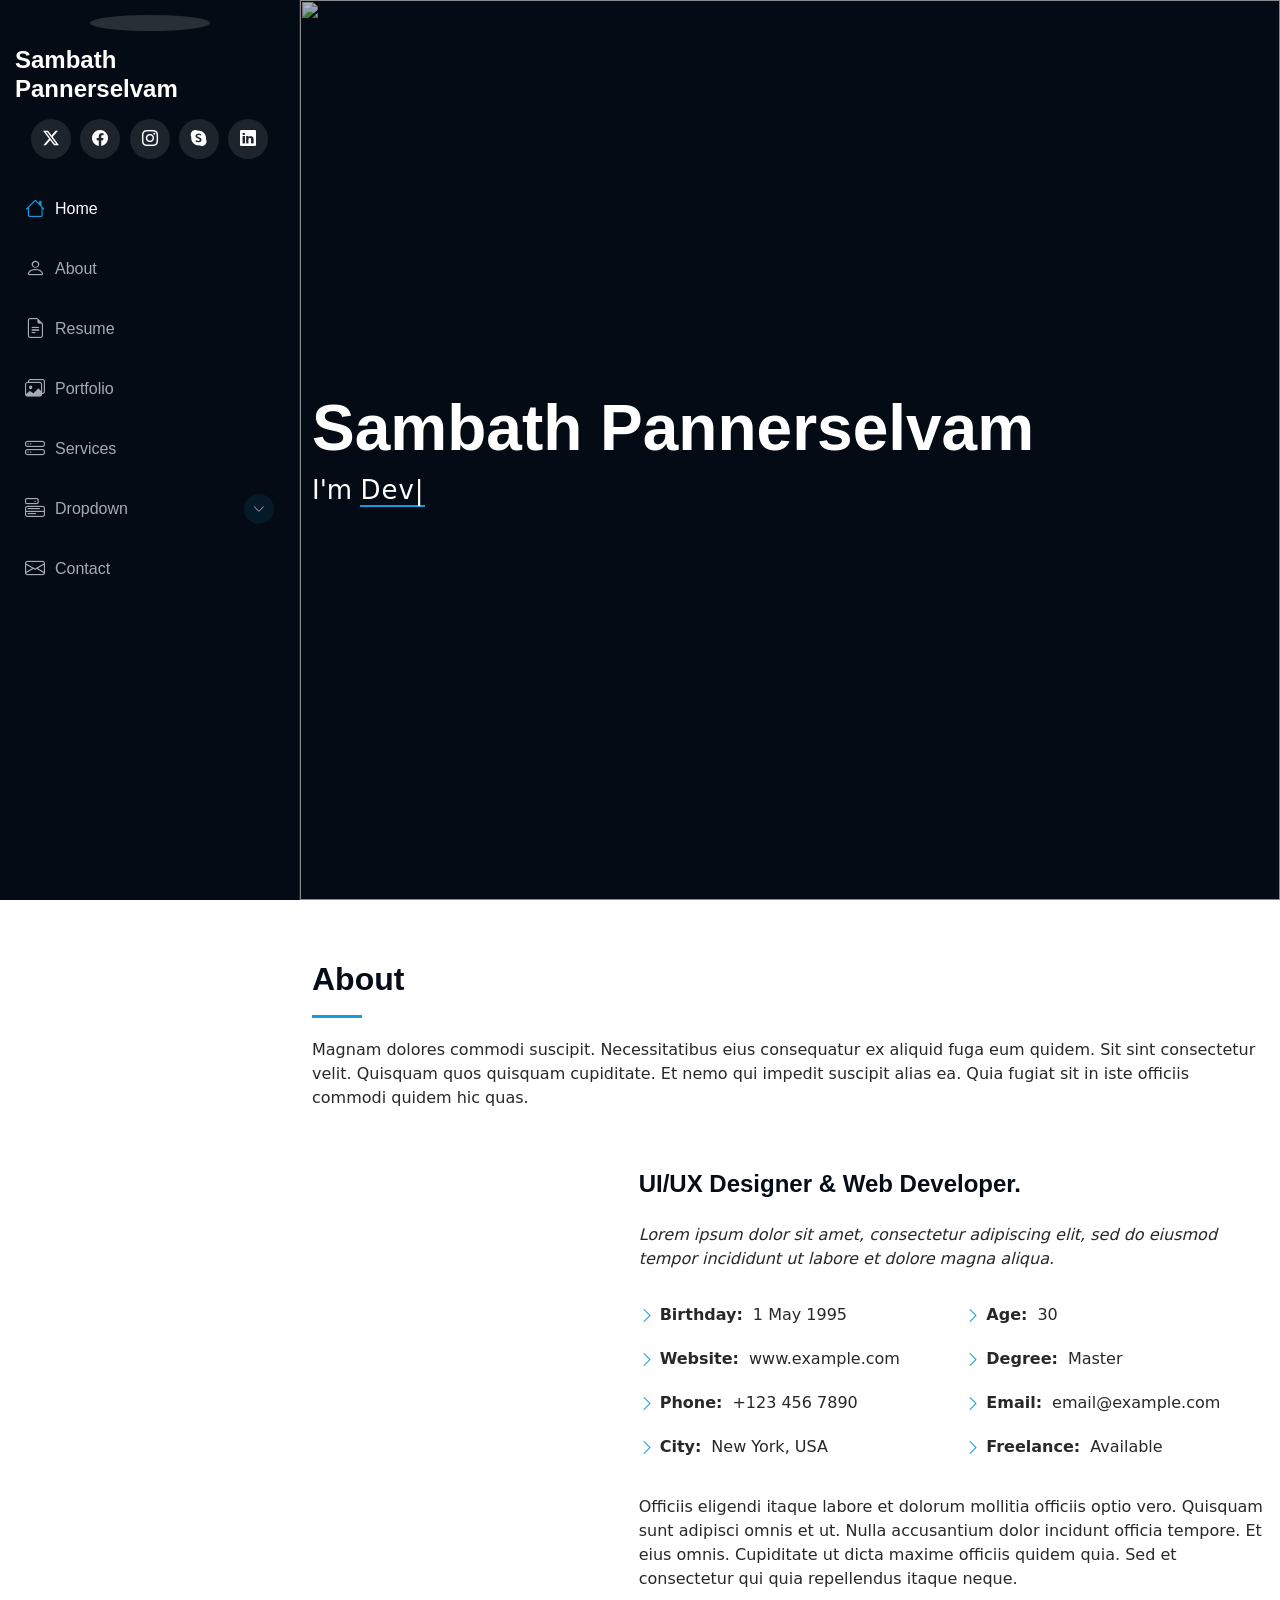
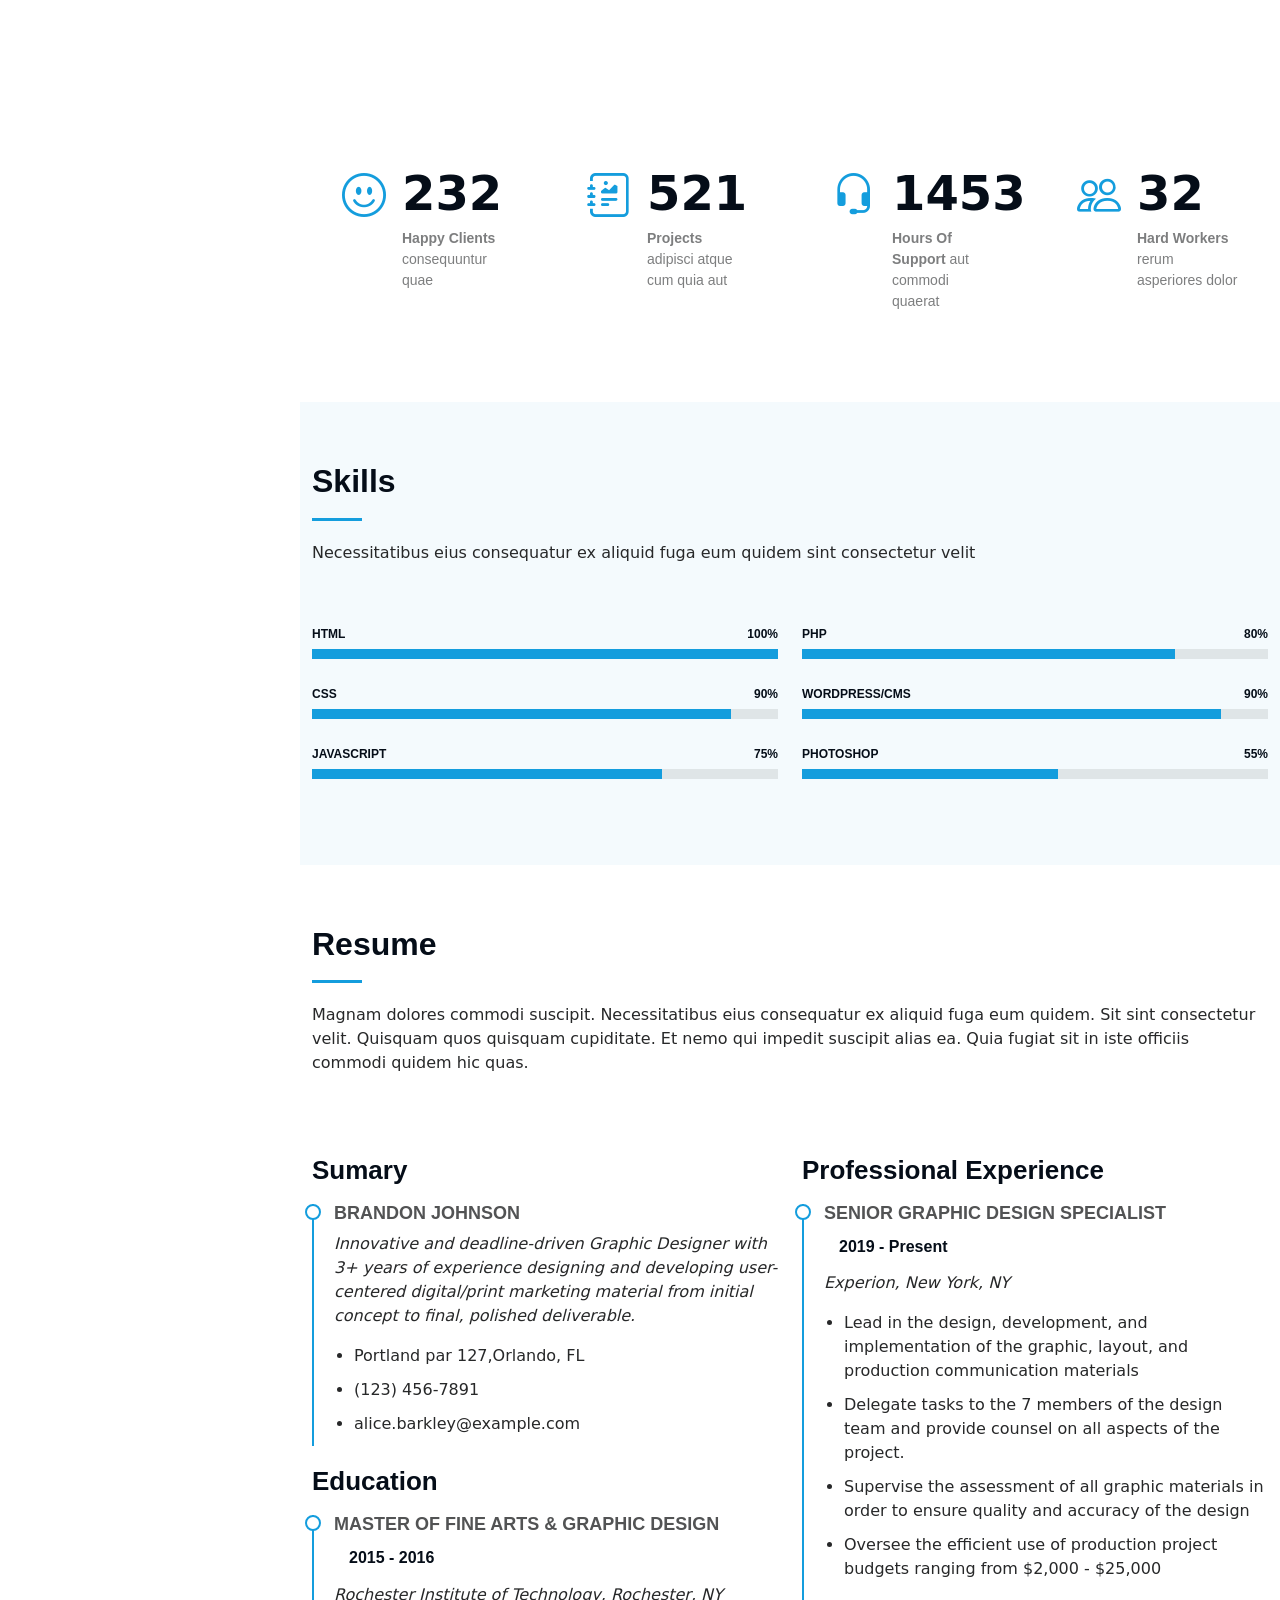
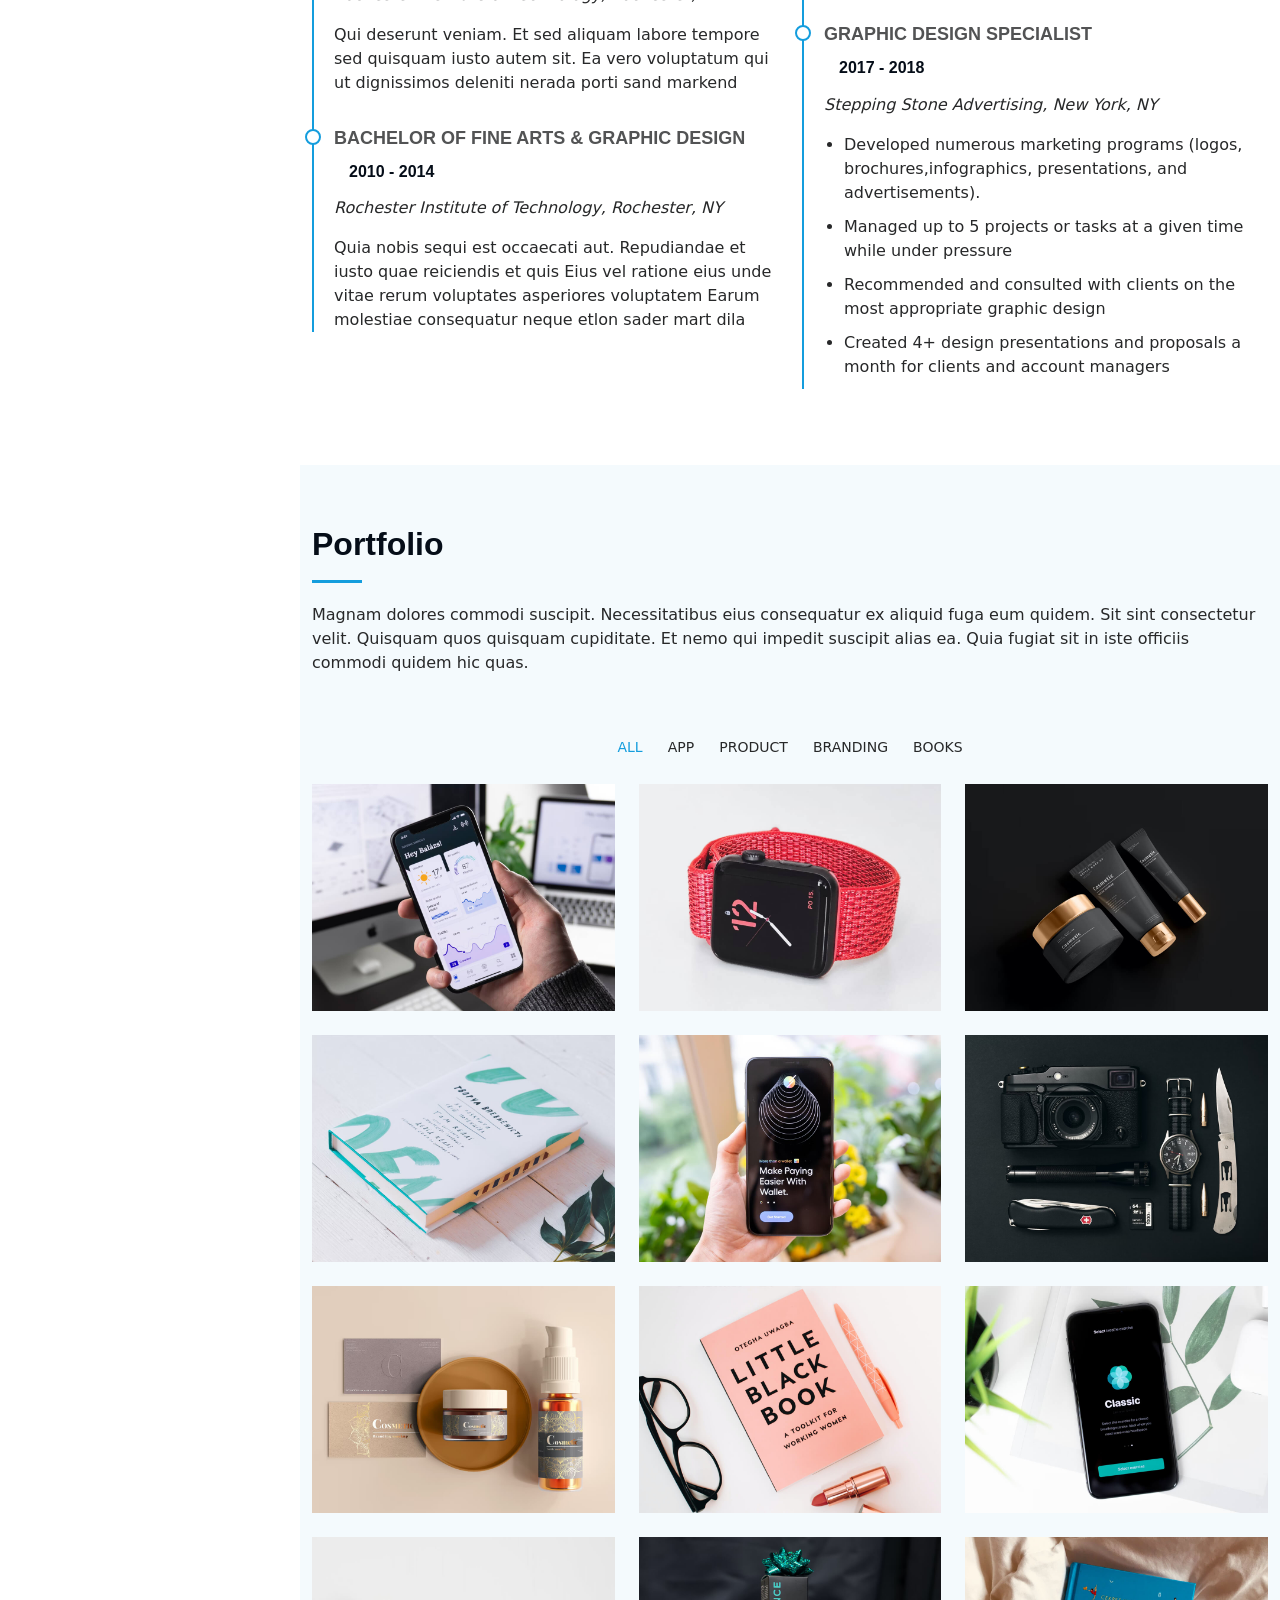
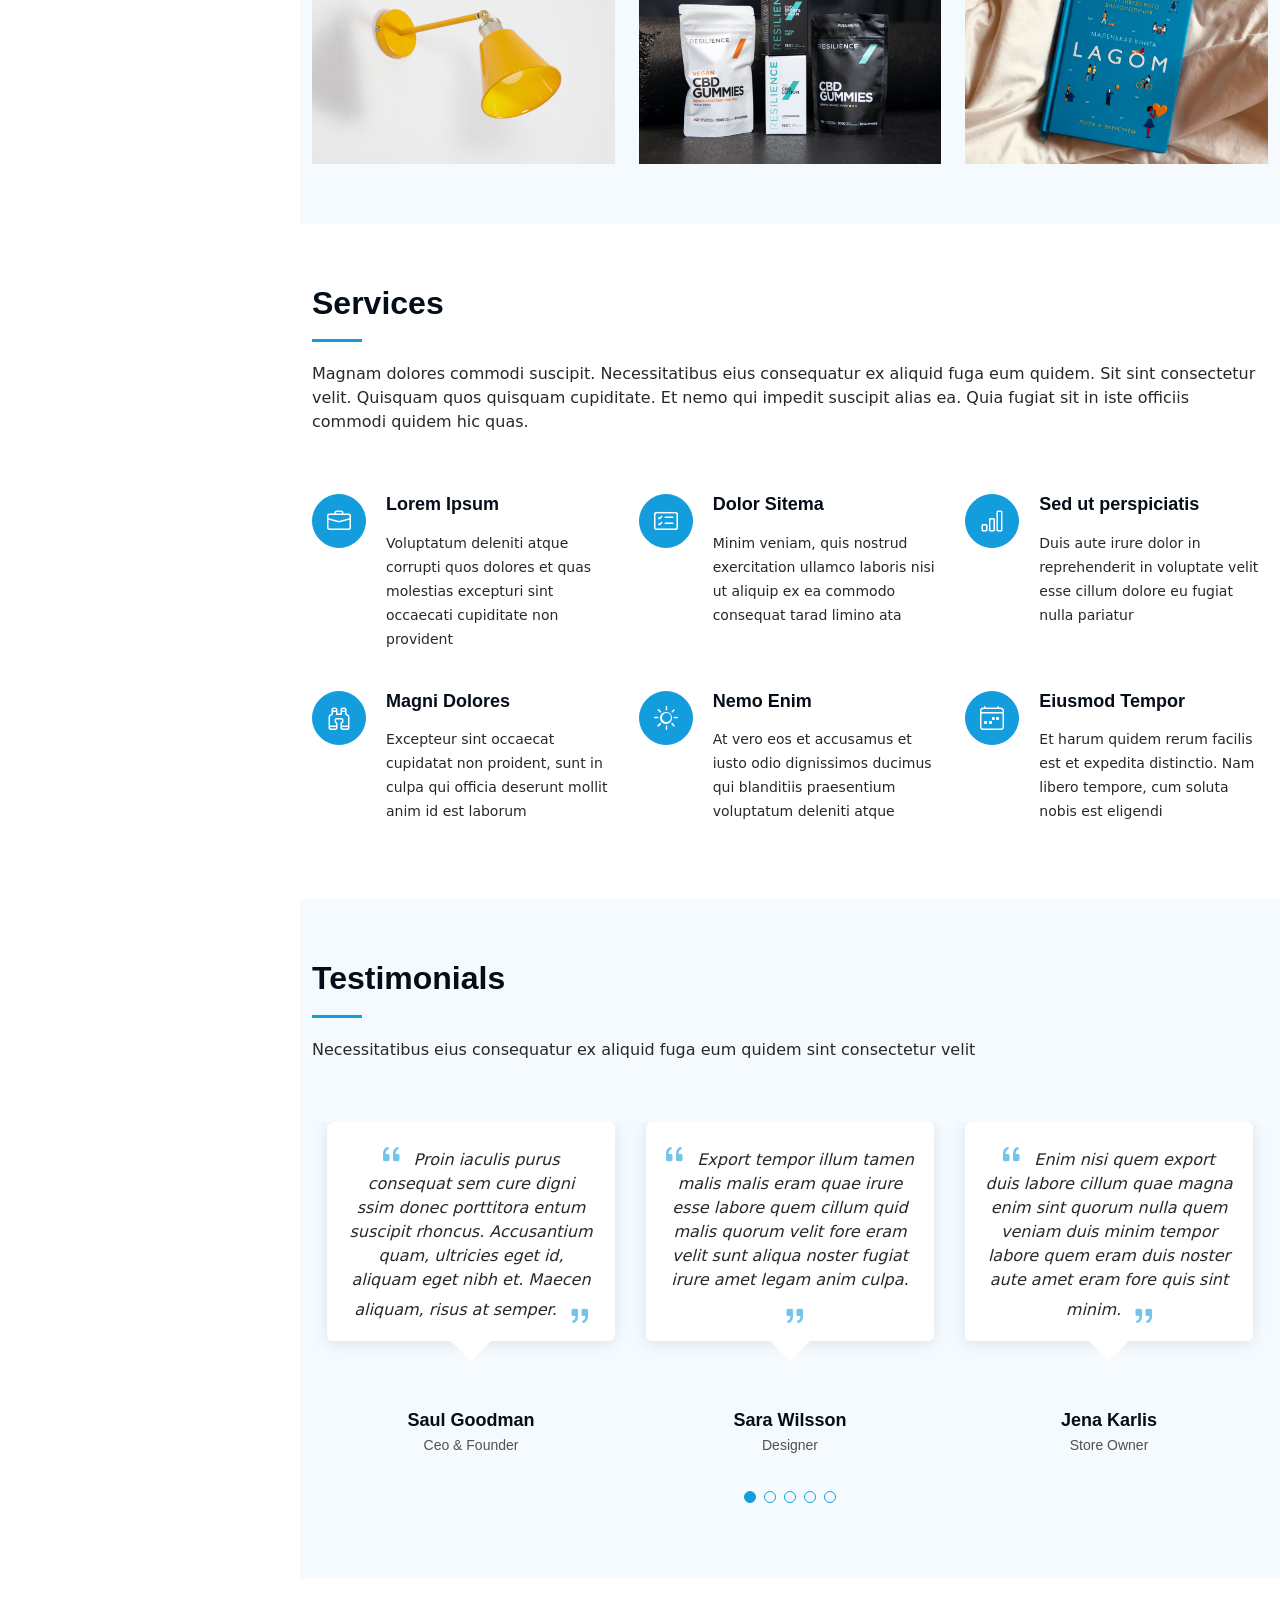
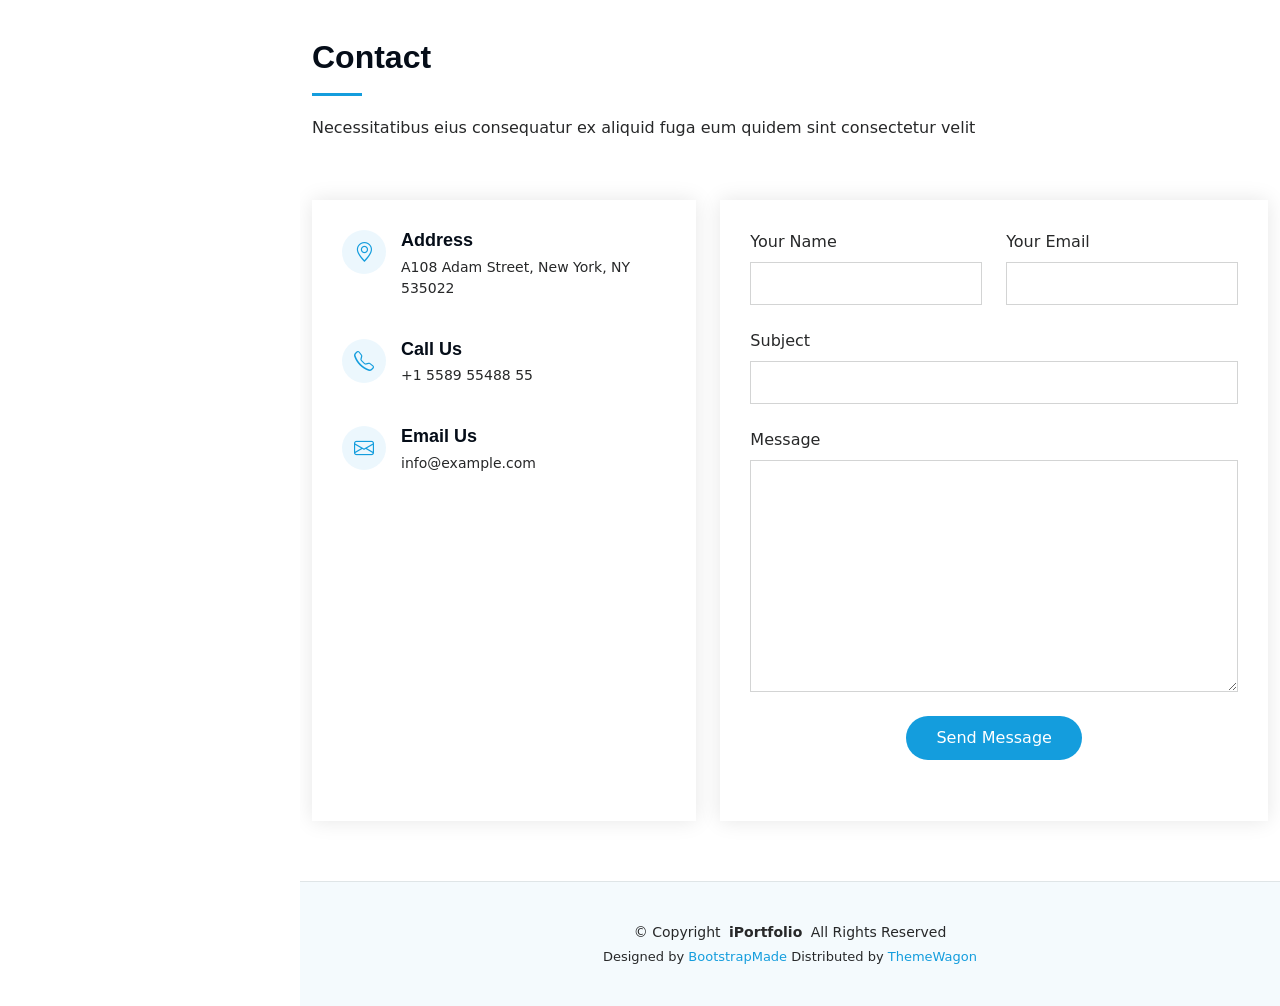
==== commit 099db86a: "name change" ====
--- a/index.html
+++ b/index.html
@@ -48,7 +48,7 @@
     <a href="index.html" class="logo d-flex align-items-center justify-content-center">
       <!-- Uncomment the line below if you also wish to use an image logo -->
       <!-- <img src="assets/img/logo.png" alt=""> -->
-      <h1 class="sitename">Alex Smith</h1>
+      <h1 class="sitename">Sambath Pannerselvam</h1>
     </a>
 
     <div class="social-links text-center">
@@ -97,7 +97,7 @@
       <img src="assets/img/hero-bg.jpg" alt="" data-aos="fade-in" class="">
 
       <div class="container" data-aos="fade-up" data-aos-delay="100">
-        <h2>Alex Smith</h2>
+        <h2>Sambath Pannerselvam</h2>
         <p>I'm <span class="typed" data-typed-items="Designer, Developer, Freelancer, Photographer">Designer</span><span class="typed-cursor typed-cursor--blink" aria-hidden="true"></span><span class="typed-cursor typed-cursor--blink" aria-hidden="true"></span></p>
       </div>
 
--- a/assets/css/main.css
+++ b/assets/css/main.css
@@ -0,0 +1,1275 @@
+/**
+* Template Name: iPortfolio
+* Template URL: https://bootstrapmade.com/iportfolio-bootstrap-portfolio-websites-template/
+* Updated: Jun 29 2024 with Bootstrap v5.3.3
+* Author: BootstrapMade.com
+* License: https://bootstrapmade.com/license/
+*/
+
+/*--------------------------------------------------------------
+# Font & Color Variables
+# Help: https://bootstrapmade.com/color-system/
+--------------------------------------------------------------*/
+/* Fonts */
+:root {
+  --default-font: "Roboto",  system-ui, -apple-system, "Segoe UI", Roboto, "Helvetica Neue", Arial, "Noto Sans", "Liberation Sans", sans-serif, "Apple Color Emoji", "Segoe UI Emoji", "Segoe UI Symbol", "Noto Color Emoji";
+  --heading-font: "Raleway",  sans-serif;
+  --nav-font: "Poppins",  sans-serif;
+}
+
+/* Global Colors - The following color variables are used throughout the website. Updating them here will change the color scheme of the entire website */
+:root { 
+  --background-color: #ffffff; /* Background color for the entire website, including individual sections */
+  --default-color: #272829; /* Default color used for the majority of the text content across the entire website */
+  --heading-color: #050d18; /* Color for headings, subheadings and title throughout the website */
+  --accent-color: #149ddd; /* Accent color that represents your brand on the website. It's used for buttons, links, and other elements that need to stand out */
+  --surface-color: #ffffff; /* The surface color is used as a background of boxed elements within sections, such as cards, icon boxes, or other elements that require a visual separation from the global background. */
+  --contrast-color: #ffffff; /* Contrast color for text, ensuring readability against backgrounds of accent, heading, or default colors. */
+}
+
+/* Nav Menu Colors - The following color variables are used specifically for the navigation menu. They are separate from the global colors to allow for more customization options */
+:root {
+  --nav-color: #a8a9b4;  /* The default color of the main navmenu links */
+  --nav-hover-color: #ffffff; /* Applied to main navmenu links when they are hovered over or active */
+  --nav-mobile-background-color: #040b14; /* Used as the background color for mobile navigation menu */
+  --nav-dropdown-background-color: #040b14; /* Used as the background color for dropdown items that appear when hovering over primary navigation items */
+  --nav-dropdown-color: #a8a9b4; /* Used for navigation links of the dropdown items in the navigation menu. */
+  --nav-dropdown-hover-color: #ffffff; /* Similar to --nav-hover-color, this color is applied to dropdown navigation links when they are hovered over. */
+}
+
+/* Color Presets - These classes override global colors when applied to any section or element, providing reuse of the sam color scheme. */
+
+.light-background {
+  --background-color: #f4fafd;
+  --surface-color: #ffffff;
+}
+
+.dark-background {
+  --background-color: #040b14;
+  --default-color: #ffffff;
+  --heading-color: #ffffff;
+  --surface-color: #151f2b;
+  --contrast-color: #ffffff;
+}
+
+/* Smooth scroll */
+:root {
+  scroll-behavior: smooth;
+}
+
+/*--------------------------------------------------------------
+# General Styling & Shared Classes
+--------------------------------------------------------------*/
+body {
+  color: var(--default-color);
+  background-color: var(--background-color);
+  font-family: var(--default-font);
+}
+
+a {
+  color: var(--accent-color);
+  text-decoration: none;
+  transition: 0.3s;
+}
+
+a:hover {
+  color: color-mix(in srgb, var(--accent-color), transparent 25%);
+  text-decoration: none;
+}
+
+h1,
+h2,
+h3,
+h4,
+h5,
+h6 {
+  color: var(--heading-color);
+  font-family: var(--heading-font);
+}
+
+/* PHP Email Form Messages
+------------------------------*/
+.php-email-form .error-message {
+  display: none;
+  background: #df1529;
+  color: #ffffff;
+  text-align: left;
+  padding: 15px;
+  margin-bottom: 24px;
+  font-weight: 600;
+}
+
+.php-email-form .sent-message {
+  display: none;
+  color: #ffffff;
+  background: #059652;
+  text-align: center;
+  padding: 15px;
+  margin-bottom: 24px;
+  font-weight: 600;
+}
+
+.php-email-form .loading {
+  display: none;
+  background: var(--surface-color);
+  text-align: center;
+  padding: 15px;
+  margin-bottom: 24px;
+}
+
+.php-email-form .loading:before {
+  content: "";
+  display: inline-block;
+  border-radius: 50%;
+  width: 24px;
+  height: 24px;
+  margin: 0 10px -6px 0;
+  border: 3px solid var(--accent-color);
+  border-top-color: var(--surface-color);
+  animation: php-email-form-loading 1s linear infinite;
+}
+
+@keyframes php-email-form-loading {
+  0% {
+    transform: rotate(0deg);
+  }
+
+  100% {
+    transform: rotate(360deg);
+  }
+}
+
+/*--------------------------------------------------------------
+# Global Header
+--------------------------------------------------------------*/
+.header {
+  color: var(--default-color);
+  background-color: var(--background-color);
+  position: fixed;
+  top: 0;
+  left: 0;
+  bottom: 0;
+  padding: 0 15px;
+  width: 300px;
+  transition: all ease-in-out 0.3s;
+  overflow-y: auto;
+  z-index: 997;
+  border-right: 1px solid color-mix(in srgb, var(--default-color), transparent 90%);
+}
+
+.header .profile-img img {
+  margin: 15px auto;
+  display: block;
+  width: 120px;
+  border: 8px solid color-mix(in srgb, var(--default-color), transparent 85%);
+}
+
+.header .logo {
+  line-height: 1;
+  margin-bottom: 15px;
+}
+
+.header .logo img {
+  max-height: 32px;
+  margin-right: 8px;
+}
+
+.header .logo h1 {
+  font-size: 24px;
+  margin: 0;
+  font-weight: 700;
+  color: var(--heading-color);
+}
+
+.header .social-links {
+  margin: 0 0 20px 0;
+}
+
+.header .social-links a {
+  font-size: 16px;
+  display: inline-flex;
+  align-items: center;
+  justify-content: center;
+  background: color-mix(in srgb, var(--default-color), transparent 90%);
+  color: var(--default-color);
+  margin: 0 2px;
+  border-radius: 50%;
+  text-align: center;
+  width: 40px;
+  height: 40px;
+  transition: 0.3s;
+}
+
+.header .social-links a:hover {
+  color: var(--contrast-color);
+  background: var(--accent-color);
+}
+
+@media (min-width: 1200px) {
+
+  .header~main,
+  .header~#footer {
+    margin-left: 300px;
+  }
+}
+
+@media (max-width: 1199px) {
+  .header {
+    left: -100%;
+  }
+}
+
+.header.header-show {
+  left: 0;
+}
+
+.header .header-toggle {
+  color: var(--contrast-color);
+  background-color: var(--accent-color);
+  font-size: 22px;
+  display: flex;
+  align-items: center;
+  justify-content: center;
+  width: 40px;
+  height: 40px;
+  border-radius: 50%;
+  cursor: pointer;
+  position: fixed;
+  top: 15px;
+  right: 15px;
+  z-index: 9999;
+  transition: background-color 0.3s;
+}
+
+.header .header-toggle:hover {
+  color: var(--contrast-color);
+  background-color: color-mix(in srgb, var(--accent-color) 90%, white 15%);
+}
+
+/*--------------------------------------------------------------
+# Navigation Menu
+--------------------------------------------------------------*/
+.mobile-nav-toggle {
+  display: none;
+}
+
+.navmenu {
+  padding: 0;
+  z-index: 9997;
+}
+
+.navmenu ul {
+  list-style: none;
+  padding: 0 0 20px 0;
+  margin: 0;
+}
+
+.navmenu a,
+.navmenu a:focus {
+  color: var(--nav-color);
+  padding: 15px 10px;
+  font-family: var(--nav-font);
+  font-size: 16px;
+  font-weight: 400;
+  display: flex;
+  align-items: center;
+  white-space: nowrap;
+  transition: 0.3s;
+  width: 100%;
+}
+
+.navmenu a .navicon,
+.navmenu a:focus .navicon {
+  font-size: 20px;
+  margin-right: 10px;
+}
+
+.navmenu a .toggle-dropdown,
+.navmenu a:focus .toggle-dropdown {
+  font-size: 12px;
+  line-height: 0;
+  margin-left: auto;
+  width: 30px;
+  height: 30px;
+  display: flex;
+  align-items: center;
+  justify-content: center;
+  border-radius: 50%;
+  transition: 0.3s;
+  flex-shrink: 0;
+  background-color: color-mix(in srgb, var(--accent-color), transparent 90%);
+}
+
+.navmenu a .toggle-dropdown:hover,
+.navmenu a:focus .toggle-dropdown:hover {
+  background-color: var(--accent-color);
+  color: var(--contrast-color);
+}
+
+.navmenu a:hover,
+.navmenu .active,
+.navmenu .active:focus {
+  color: var(--nav-hover-color);
+}
+
+.navmenu a:hover .navicon,
+.navmenu .active .navicon,
+.navmenu .active:focus .navicon {
+  color: var(--accent-color);
+}
+
+.navmenu .active .toggle-dropdown,
+.navmenu .active:focus .toggle-dropdown {
+  background-color: var(--accent-color);
+  color: var(--contrast-color);
+  transform: rotate(180deg);
+}
+
+.navmenu .dropdown {
+  display: block;
+}
+
+.navmenu .dropdown a,
+.navmenu .dropdown a:focus {
+  color: --nav-dropdown-color;
+}
+
+.navmenu .dropdown a:hover,
+.navmenu .dropdown .active,
+.navmenu .dropdown .active:focus {
+  color: var(--nav-dropdown-hover-color);
+}
+
+.navmenu .dropdown ul {
+  position: static;
+  display: none;
+  z-index: 99;
+  padding: 5px 10px;
+  margin: 5px 10px;
+  background-color: var(--nav-dropdown-background-color);
+  border: 1px solid color-mix(in srgb, var(--default-color), transparent 90%);
+  box-shadow: none;
+  transition: all 0.5s ease-in-out;
+}
+
+.navmenu .dropdown ul ul {
+  background-color: rgba(33, 37, 41, 0.1);
+}
+
+.navmenu .dropdown>.dropdown-active {
+  display: block;
+  background-color: rgba(33, 37, 41, 0.03);
+}
+
+/*--------------------------------------------------------------
+# Global Footer
+--------------------------------------------------------------*/
+.footer {
+  color: var(--default-color);
+  background-color: var(--background-color);
+  font-size: 14px;
+  padding: 40px 0;
+  position: relative;
+  border-top: 1px solid color-mix(in srgb, var(--default-color), transparent 90%);
+}
+
+.footer .copyright p {
+  margin-bottom: 0;
+}
+
+.footer .credits {
+  margin-top: 4px;
+  font-size: 13px;
+  text-align: center;
+}
+
+/*--------------------------------------------------------------
+# Preloader
+--------------------------------------------------------------*/
+#preloader {
+  position: fixed;
+  inset: 0;
+  z-index: 999999;
+  overflow: hidden;
+  background: var(--background-color);
+  transition: all 0.6s ease-out;
+}
+
+#preloader:before {
+  content: "";
+  position: fixed;
+  top: calc(50% - 30px);
+  left: calc(50% - 30px);
+  border: 6px solid #ffffff;
+  border-color: var(--accent-color) transparent var(--accent-color) transparent;
+  border-radius: 50%;
+  width: 60px;
+  height: 60px;
+  animation: animate-preloader 1.5s linear infinite;
+}
+
+@keyframes animate-preloader {
+  0% {
+    transform: rotate(0deg);
+  }
+
+  100% {
+    transform: rotate(360deg);
+  }
+}
+
+/*--------------------------------------------------------------
+# Scroll Top Button
+--------------------------------------------------------------*/
+.scroll-top {
+  position: fixed;
+  visibility: hidden;
+  opacity: 0;
+  right: 15px;
+  bottom: -15px;
+  z-index: 99999;
+  background-color: var(--accent-color);
+  width: 44px;
+  height: 44px;
+  border-radius: 50px;
+  transition: all 0.4s;
+}
+
+.scroll-top i {
+  font-size: 24px;
+  color: var(--contrast-color);
+  line-height: 0;
+}
+
+.scroll-top:hover {
+  background-color: color-mix(in srgb, var(--accent-color), transparent 20%);
+  color: var(--contrast-color);
+}
+
+.scroll-top.active {
+  visibility: visible;
+  opacity: 1;
+  bottom: 15px;
+}
+
+/*--------------------------------------------------------------
+# Disable aos animation delay on mobile devices
+--------------------------------------------------------------*/
+@media screen and (max-width: 768px) {
+  [data-aos-delay] {
+    transition-delay: 0 !important;
+  }
+}
+
+/*--------------------------------------------------------------
+# Global Page Titles & Breadcrumbs
+--------------------------------------------------------------*/
+.page-title {
+  color: var(--default-color);
+  background-color: var(--background-color);
+  padding: 25px 0;
+  position: relative;
+}
+
+.page-title h1 {
+  font-size: 24px;
+  font-weight: 700;
+}
+
+.page-title .breadcrumbs ol {
+  display: flex;
+  flex-wrap: wrap;
+  list-style: none;
+  padding: 0;
+  margin: 0;
+  font-size: 14px;
+  font-weight: 400;
+}
+
+.page-title .breadcrumbs ol li+li {
+  padding-left: 10px;
+}
+
+.page-title .breadcrumbs ol li+li::before {
+  content: "/";
+  display: inline-block;
+  padding-right: 10px;
+  color: color-mix(in srgb, var(--default-color), transparent 70%);
+}
+
+/*--------------------------------------------------------------
+# Global Sections
+--------------------------------------------------------------*/
+section,
+.section {
+  color: var(--default-color);
+  background-color: var(--background-color);
+  padding: 60px 0;
+  overflow: clip;
+}
+
+/*--------------------------------------------------------------
+# Global Section Titles
+--------------------------------------------------------------*/
+.section-title {
+  padding-bottom: 60px;
+  position: relative;
+}
+
+.section-title h2 {
+  font-size: 32px;
+  font-weight: 700;
+  margin-bottom: 20px;
+  padding-bottom: 20px;
+  position: relative;
+}
+
+.section-title h2:after {
+  content: "";
+  position: absolute;
+  display: block;
+  width: 50px;
+  height: 3px;
+  background: var(--accent-color);
+  left: 0;
+  bottom: 0;
+}
+
+.section-title p {
+  margin-bottom: 0;
+}
+
+/*--------------------------------------------------------------
+# Hero Section
+--------------------------------------------------------------*/
+.hero {
+  width: 100%;
+  min-height: 100vh;
+  position: relative;
+  padding: 80px 0;
+  display: flex;
+  align-items: center;
+  justify-content: center;
+}
+
+.hero img {
+  position: absolute;
+  inset: 0;
+  display: block;
+  width: 100%;
+  height: 100%;
+  object-fit: cover;
+  z-index: 1;
+}
+
+.hero:before {
+  content: "";
+  background: color-mix(in srgb, var(--background-color), transparent 70%);
+  position: absolute;
+  inset: 0;
+  z-index: 2;
+}
+
+.hero .container {
+  position: relative;
+  z-index: 3;
+}
+
+.hero h2 {
+  margin: 0;
+  font-size: 64px;
+  font-weight: 700;
+}
+
+.hero p {
+  margin: 5px 0 0 0;
+  font-size: 26px;
+}
+
+.hero p span {
+  letter-spacing: 1px;
+  border-bottom: 2px solid var(--accent-color);
+}
+
+.hero .social-links {
+  margin-top: 25px;
+}
+
+.hero .social-links a {
+  font-size: 24px;
+  display: inline-block;
+  color: color-mix(in srgb, var(--default-color), transparent 50%);
+  line-height: 1;
+  margin-right: 20px;
+  transition: 0.3s;
+}
+
+.hero .social-links a:hover {
+  color: var(--accent-color);
+}
+
+@media (max-width: 768px) {
+  .hero h2 {
+    font-size: 32px;
+  }
+
+  .hero p {
+    font-size: 20px;
+  }
+}
+
+/*--------------------------------------------------------------
+# About Section
+--------------------------------------------------------------*/
+.about .content h2 {
+  font-weight: 700;
+  font-size: 24px;
+}
+
+.about .content ul {
+  list-style: none;
+  padding: 0;
+}
+
+.about .content ul li {
+  margin-bottom: 20px;
+  display: flex;
+  align-items: center;
+}
+
+.about .content ul strong {
+  margin-right: 10px;
+}
+
+.about .content ul i {
+  font-size: 16px;
+  margin-right: 5px;
+  color: var(--accent-color);
+  line-height: 0;
+}
+
+/*--------------------------------------------------------------
+# Stats Section
+--------------------------------------------------------------*/
+.stats .stats-item {
+  padding: 30px;
+  width: 100%;
+}
+
+.stats .stats-item i {
+  color: var(--accent-color);
+  display: block;
+  font-size: 44px;
+  float: left;
+  line-height: 0;
+}
+
+.stats .stats-item .purecounter {
+  color: var(--heading-color);
+  font-size: 48px;
+  line-height: 40px;
+  display: block;
+  font-weight: 700;
+  margin-left: 60px;
+}
+
+.stats .stats-item p {
+  color: color-mix(in srgb, var(--default-color), transparent 40%);
+  padding: 15px 0 0 0;
+  margin: 0 0 0 60px;
+  font-family: var(--heading-font);
+  font-size: 14px;
+}
+
+/*--------------------------------------------------------------
+# Skills Section
+--------------------------------------------------------------*/
+.skills .progress {
+  height: 60px;
+  display: block;
+  background: none;
+  border-radius: 0;
+}
+
+.skills .progress .skill {
+  color: var(--heading-color);
+  padding: 0;
+  margin: 0 0 6px 0;
+  text-transform: uppercase;
+  display: block;
+  font-weight: 600;
+  font-family: var(--heading-font);
+}
+
+.skills .progress .skill .val {
+  float: right;
+  font-style: normal;
+}
+
+.skills .progress-bar-wrap {
+  background: color-mix(in srgb, var(--default-color), transparent 90%);
+  height: 10px;
+}
+
+.skills .progress-bar {
+  width: 1px;
+  height: 10px;
+  transition: 0.9s;
+  background-color: var(--accent-color);
+}
+
+/*--------------------------------------------------------------
+# Resume Section
+--------------------------------------------------------------*/
+.resume .resume-title {
+  color: var(--heading-color);
+  font-size: 26px;
+  font-weight: 700;
+  margin-top: 20px;
+  margin-bottom: 20px;
+}
+
+.resume .resume-item {
+  padding: 0 0 20px 20px;
+  margin-top: -2px;
+  border-left: 2px solid var(--accent-color);
+  position: relative;
+}
+
+.resume .resume-item h4 {
+  line-height: 18px;
+  font-size: 18px;
+  font-weight: 600;
+  text-transform: uppercase;
+  color: color-mix(in srgb, var(--default-color), transparent 20%);
+  margin-bottom: 10px;
+}
+
+.resume .resume-item h5 {
+  font-size: 16px;
+  padding: 5px 15px;
+  display: inline-block;
+  font-weight: 600;
+  margin-bottom: 10px;
+}
+
+.resume .resume-item ul {
+  padding-left: 20px;
+}
+
+.resume .resume-item ul li {
+  padding-bottom: 10px;
+}
+
+.resume .resume-item:last-child {
+  padding-bottom: 0;
+}
+
+.resume .resume-item::before {
+  content: "";
+  position: absolute;
+  width: 16px;
+  height: 16px;
+  border-radius: 50px;
+  left: -9px;
+  top: 0;
+  background: var(--background-color);
+  border: 2px solid var(--accent-color);
+}
+
+/*--------------------------------------------------------------
+# Portfolio Section
+--------------------------------------------------------------*/
+.portfolio .portfolio-filters {
+  padding: 0;
+  margin: 0 auto 20px auto;
+  list-style: none;
+  text-align: center;
+}
+
+.portfolio .portfolio-filters li {
+  cursor: pointer;
+  display: inline-block;
+  padding: 0;
+  font-size: 14px;
+  font-weight: 400;
+  margin: 0 10px;
+  line-height: 1;
+  text-transform: uppercase;
+  margin-bottom: 10px;
+  transition: all 0.3s ease-in-out;
+}
+
+.portfolio .portfolio-filters li:hover,
+.portfolio .portfolio-filters li.filter-active {
+  color: var(--accent-color);
+}
+
+.portfolio .portfolio-filters li:first-child {
+  margin-left: 0;
+}
+
+.portfolio .portfolio-filters li:last-child {
+  margin-right: 0;
+}
+
+@media (max-width: 575px) {
+  .portfolio .portfolio-filters li {
+    font-size: 14px;
+    margin: 0 5px;
+  }
+}
+
+.portfolio .portfolio-content {
+  position: relative;
+  overflow: hidden;
+}
+
+.portfolio .portfolio-content img {
+  transition: 0.3s;
+}
+
+.portfolio .portfolio-content .portfolio-info {
+  opacity: 0;
+  position: absolute;
+  inset: 0;
+  z-index: 3;
+  transition: all ease-in-out 0.3s;
+  background: rgba(0, 0, 0, 0.6);
+  padding: 15px;
+}
+
+.portfolio .portfolio-content .portfolio-info h4 {
+  font-size: 14px;
+  padding: 5px 10px;
+  font-weight: 400;
+  color: #ffffff;
+  display: inline-block;
+  background-color: var(--accent-color);
+}
+
+.portfolio .portfolio-content .portfolio-info p {
+  position: absolute;
+  bottom: 10px;
+  text-align: center;
+  display: inline-block;
+  left: 0;
+  right: 0;
+  font-size: 16px;
+  font-weight: 600;
+  color: rgba(255, 255, 255, 0.8);
+}
+
+.portfolio .portfolio-content .portfolio-info .preview-link,
+.portfolio .portfolio-content .portfolio-info .details-link {
+  position: absolute;
+  left: calc(50% - 40px);
+  font-size: 26px;
+  top: calc(50% - 14px);
+  color: #fff;
+  transition: 0.3s;
+  line-height: 1.2;
+}
+
+.portfolio .portfolio-content .portfolio-info .preview-link:hover,
+.portfolio .portfolio-content .portfolio-info .details-link:hover {
+  color: var(--accent-color);
+}
+
+.portfolio .portfolio-content .portfolio-info .details-link {
+  left: 50%;
+  font-size: 34px;
+  line-height: 0;
+}
+
+.portfolio .portfolio-content:hover .portfolio-info {
+  opacity: 1;
+}
+
+.portfolio .portfolio-content:hover img {
+  transform: scale(1.1);
+}
+
+/*--------------------------------------------------------------
+# Services Section
+--------------------------------------------------------------*/
+.services .service-item {
+  position: relative;
+}
+
+.services .service-item .icon {
+  background: var(--accent-color);
+  display: flex;
+  align-items: center;
+  justify-content: center;
+  width: 54px;
+  height: 54px;
+  border-radius: 50%;
+  transition: 0.5s;
+  border: 1px solid var(--accent-color);
+  margin-right: 20px;
+}
+
+.services .service-item .icon i {
+  color: var(--contrast-color);
+  font-size: 24px;
+  line-height: 0;
+}
+
+.services .service-item:hover .icon {
+  background: var(--surface-color);
+}
+
+.services .service-item:hover .icon i {
+  color: var(--accent-color);
+}
+
+.services .service-item .title {
+  font-weight: 700;
+  margin-bottom: 15px;
+  font-size: 18px;
+}
+
+.services .service-item .title a {
+  color: var(--heading-color);
+}
+
+.services .service-item .title a:hover {
+  color: var(--accent-color);
+}
+
+.services .service-item .description {
+  line-height: 24px;
+  font-size: 14px;
+}
+
+/*--------------------------------------------------------------
+# Testimonials Section
+--------------------------------------------------------------*/
+.testimonials .testimonials-carousel,
+.testimonials .testimonials-slider {
+  overflow: hidden;
+}
+
+.testimonials .testimonial-item {
+  box-sizing: content-box;
+  text-align: center;
+  min-height: 320px;
+}
+
+.testimonials .testimonial-item .testimonial-img {
+  width: 90px;
+  border-radius: 50%;
+  margin: 0 auto;
+}
+
+.testimonials .testimonial-item h3 {
+  font-size: 18px;
+  font-weight: bold;
+  margin: 10px 0 5px 0;
+}
+
+.testimonials .testimonial-item h4 {
+  font-size: 14px;
+  color: color-mix(in srgb, var(--default-color), transparent 20%);
+  margin: 0;
+}
+
+.testimonials .testimonial-item .quote-icon-left,
+.testimonials .testimonial-item .quote-icon-right {
+  color: color-mix(in srgb, var(--accent-color), transparent 40%);
+  font-size: 26px;
+  line-height: 0;
+}
+
+.testimonials .testimonial-item .quote-icon-left {
+  display: inline-block;
+  left: -5px;
+  position: relative;
+}
+
+.testimonials .testimonial-item .quote-icon-right {
+  display: inline-block;
+  right: -5px;
+  position: relative;
+  top: 10px;
+  transform: scale(-1, -1);
+}
+
+.testimonials .testimonial-item p {
+  font-style: italic;
+  margin: 0 15px 15px 15px;
+  padding: 20px;
+  background-color: var(--surface-color);
+  position: relative;
+  margin-bottom: 35px;
+  border-radius: 6px;
+  box-shadow: 0px 2px 15px rgba(0, 0, 0, 0.1);
+}
+
+.testimonials .testimonial-item p::after {
+  content: "";
+  width: 0;
+  height: 0;
+  border-top: 20px solid var(--surface-color);
+  border-right: 20px solid transparent;
+  border-left: 20px solid transparent;
+  position: absolute;
+  bottom: -20px;
+  left: calc(50% - 20px);
+}
+
+.testimonials .swiper-wrapper {
+  height: auto;
+}
+
+.testimonials .swiper-pagination {
+  margin-top: 40px;
+  position: relative;
+}
+
+.testimonials .swiper-pagination .swiper-pagination-bullet {
+  width: 12px;
+  height: 12px;
+  background-color: var(--background-color);
+  opacity: 1;
+  border: 1px solid var(--accent-color);
+}
+
+.testimonials .swiper-pagination .swiper-pagination-bullet-active {
+  background-color: var(--accent-color);
+}
+
+/*--------------------------------------------------------------
+# Contact Section
+--------------------------------------------------------------*/
+.contact .info-wrap {
+  background-color: var(--surface-color);
+  box-shadow: 0px 0px 20px rgba(0, 0, 0, 0.1);
+  padding: 30px;
+}
+
+@media (max-width: 575px) {
+  .contact .info-wrap {
+    padding: 20px;
+  }
+}
+
+.contact .info-item {
+  margin-bottom: 40px;
+}
+
+.contact .info-item i {
+  font-size: 20px;
+  color: var(--accent-color);
+  background: color-mix(in srgb, var(--accent-color), transparent 92%);
+  width: 44px;
+  height: 44px;
+  display: flex;
+  justify-content: center;
+  align-items: center;
+  border-radius: 50px;
+  transition: all 0.3s ease-in-out;
+  margin-right: 15px;
+}
+
+.contact .info-item h3 {
+  padding: 0;
+  font-size: 18px;
+  font-weight: 700;
+  margin-bottom: 5px;
+}
+
+.contact .info-item p {
+  padding: 0;
+  margin-bottom: 0;
+  font-size: 14px;
+}
+
+.contact .info-item:hover i {
+  background: var(--accent-color);
+  color: var(--contrast-color);
+}
+
+.contact .php-email-form {
+  background-color: var(--surface-color);
+  height: 100%;
+  padding: 30px;
+  box-shadow: 0px 0px 20px rgba(0, 0, 0, 0.1);
+}
+
+@media (max-width: 575px) {
+  .contact .php-email-form {
+    padding: 20px;
+  }
+}
+
+.contact .php-email-form input[type=text],
+.contact .php-email-form input[type=email],
+.contact .php-email-form textarea {
+  font-size: 14px;
+  padding: 10px 15px;
+  box-shadow: none;
+  border-radius: 0;
+  color: var(--default-color);
+  background-color: var(--surface-color);
+  border-color: color-mix(in srgb, var(--default-color), transparent 80%);
+}
+
+.contact .php-email-form input[type=text]:focus,
+.contact .php-email-form input[type=email]:focus,
+.contact .php-email-form textarea:focus {
+  border-color: var(--accent-color);
+}
+
+.contact .php-email-form input[type=text]::placeholder,
+.contact .php-email-form input[type=email]::placeholder,
+.contact .php-email-form textarea::placeholder {
+  color: color-mix(in srgb, var(--default-color), transparent 70%);
+}
+
+.contact .php-email-form button[type=submit] {
+  color: var(--contrast-color);
+  background: var(--accent-color);
+  border: 0;
+  padding: 10px 30px;
+  transition: 0.4s;
+  border-radius: 50px;
+}
+
+.contact .php-email-form button[type=submit]:hover {
+  background: color-mix(in srgb, var(--accent-color), transparent 25%);
+}
+
+/*--------------------------------------------------------------
+# Portfolio Details Section
+--------------------------------------------------------------*/
+.portfolio-details .portfolio-details-slider img {
+  width: 100%;
+}
+
+.portfolio-details .portfolio-details-slider .swiper-pagination {
+  margin-top: 20px;
+  position: relative;
+}
+
+.portfolio-details .portfolio-details-slider .swiper-pagination .swiper-pagination-bullet {
+  width: 12px;
+  height: 12px;
+  background-color: color-mix(in srgb, var(--default-color), transparent 85%);
+  opacity: 1;
+}
+
+.portfolio-details .portfolio-details-slider .swiper-pagination .swiper-pagination-bullet-active {
+  background-color: var(--accent-color);
+}
+
+.portfolio-details .portfolio-info {
+  padding: 30px;
+  box-shadow: 0px 0 30px rgba(0, 0, 0, 0.1);
+}
+
+.portfolio-details .portfolio-info h3 {
+  font-size: 22px;
+  font-weight: 700;
+  margin-bottom: 20px;
+  padding-bottom: 20px;
+  border-bottom: 1px solid color-mix(in srgb, var(--default-color), transparent 85%);
+}
+
+.portfolio-details .portfolio-info ul {
+  list-style: none;
+  padding: 0;
+  font-size: 15px;
+}
+
+.portfolio-details .portfolio-info ul li+li {
+  margin-top: 10px;
+}
+
+.portfolio-details .portfolio-description {
+  padding-top: 30px;
+}
+
+.portfolio-details .portfolio-description h2 {
+  font-size: 26px;
+  font-weight: 700;
+  margin-bottom: 20px;
+}
+
+.portfolio-details .portfolio-description p {
+  padding: 0;
+  color: color-mix(in srgb, var(--default-color), transparent 30%);
+}
+
+/*--------------------------------------------------------------
+# Service Details Section
+--------------------------------------------------------------*/
+.service-details .services-list {
+  padding: 10px 30px;
+  border: 1px solid color-mix(in srgb, var(--default-color), transparent 90%);
+  margin-bottom: 20px;
+}
+
+.service-details .services-list a {
+  display: block;
+  line-height: 1;
+  padding: 8px 0 8px 15px;
+  border-left: 3px solid color-mix(in srgb, var(--default-color), transparent 70%);
+  margin: 20px 0;
+  color: color-mix(in srgb, var(--default-color), transparent 20%);
+  transition: 0.3s;
+}
+
+.service-details .services-list a.active {
+  color: var(--heading-color);
+  font-weight: 700;
+  border-color: var(--accent-color);
+}
+
+.service-details .services-list a:hover {
+  border-color: var(--accent-color);
+}
+
+.service-details .services-img {
+  margin-bottom: 20px;
+}
+
+.service-details h3 {
+  font-size: 26px;
+  font-weight: 700;
+}
+
+.service-details h4 {
+  font-size: 20px;
+  font-weight: 700;
+}
+
+.service-details p {
+  font-size: 15px;
+}
+
+.service-details ul {
+  list-style: none;
+  padding: 0;
+  font-size: 15px;
+}
+
+.service-details ul li {
+  padding: 5px 0;
+  display: flex;
+  align-items: center;
+}
+
+.service-details ul i {
+  font-size: 20px;
+  margin-right: 8px;
+  color: var(--accent-color);
+}
+
+/*--------------------------------------------------------------
+# Starter Section Section
+--------------------------------------------------------------*/
+.starter-section {
+  /* Add your styles here */
+}
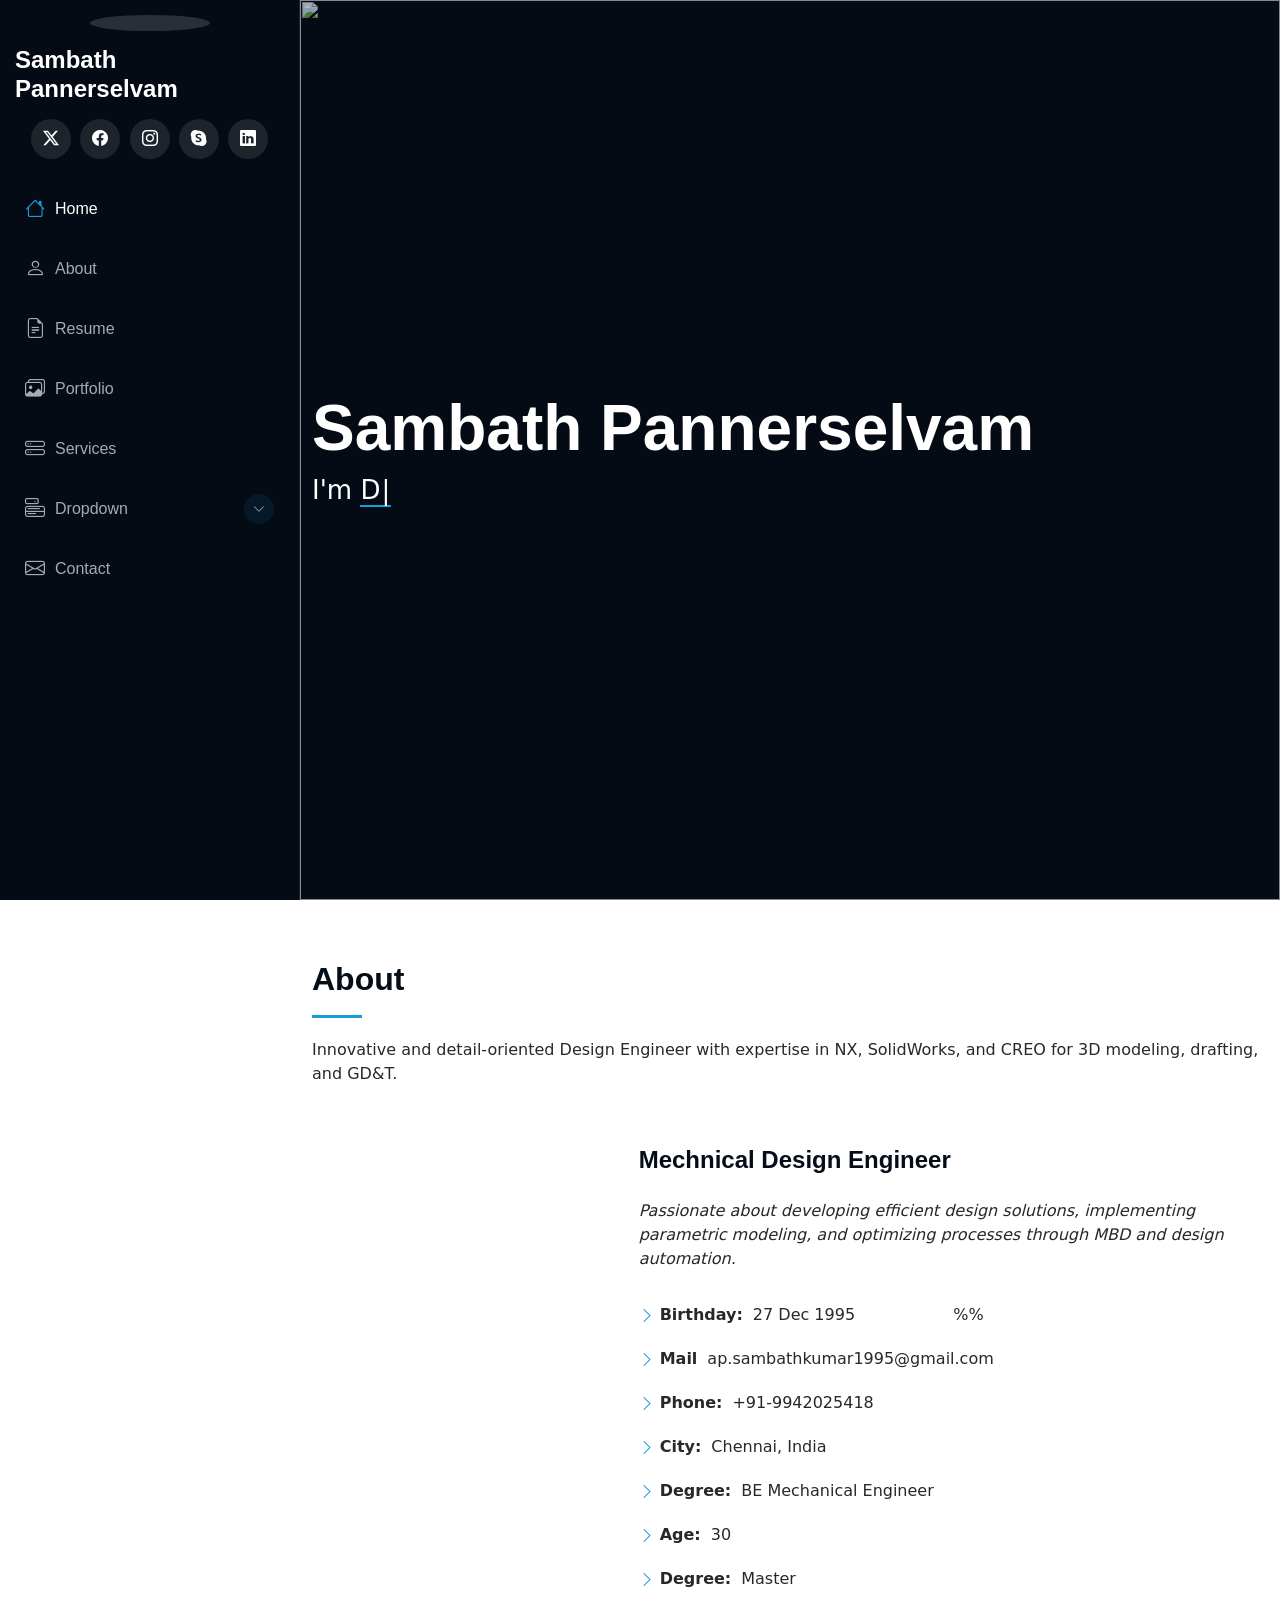
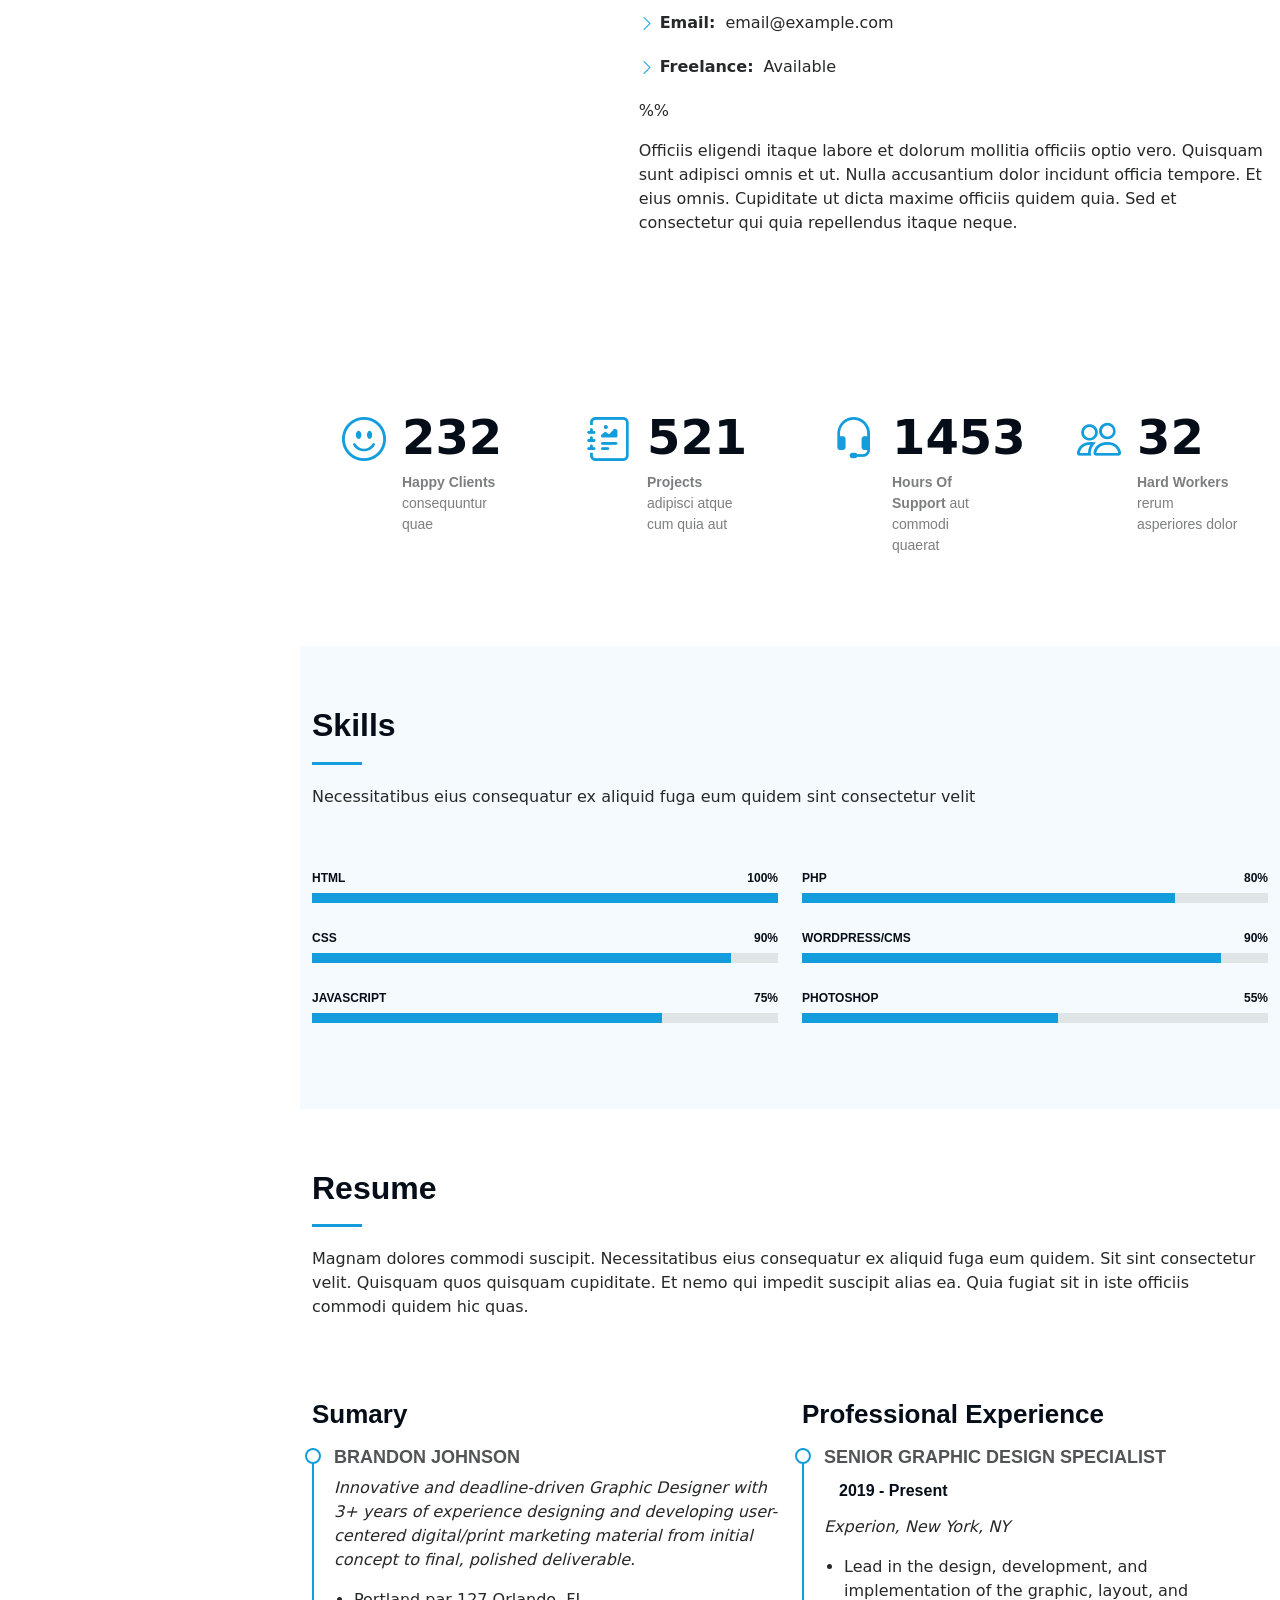
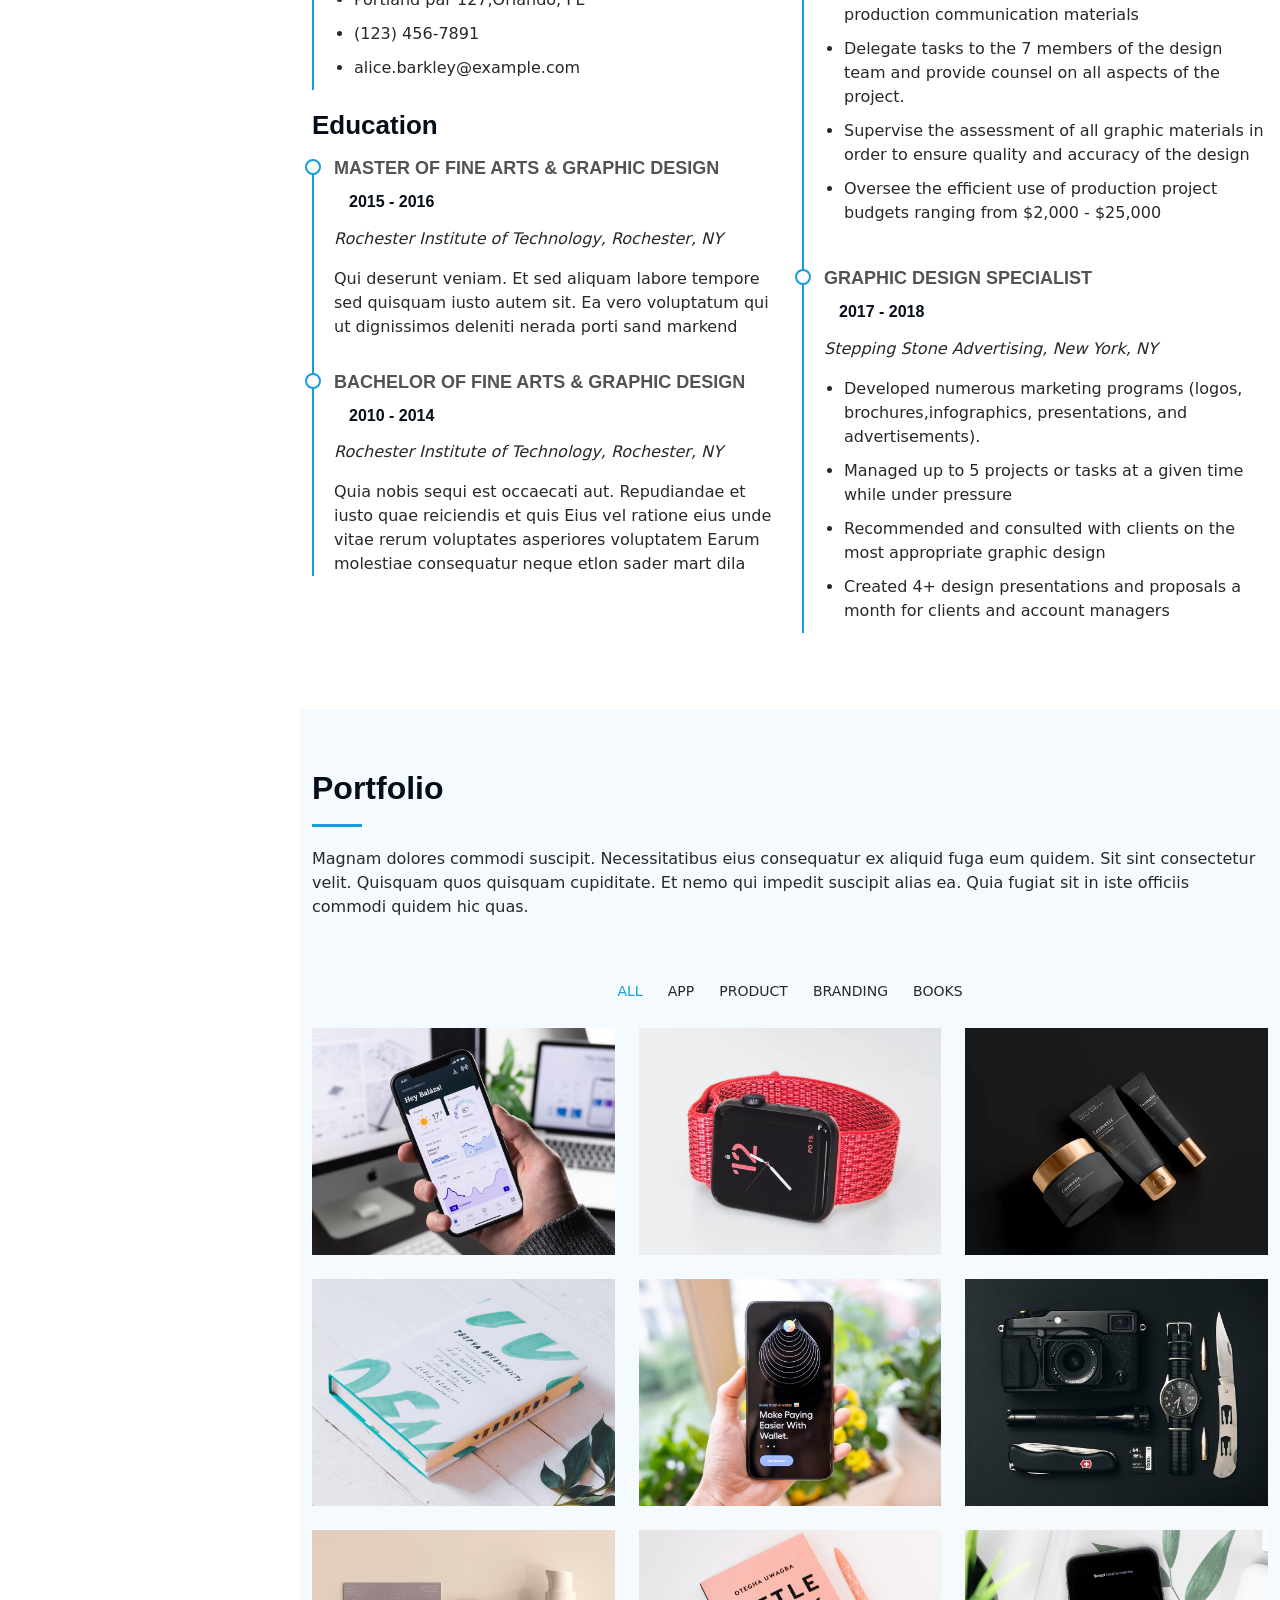
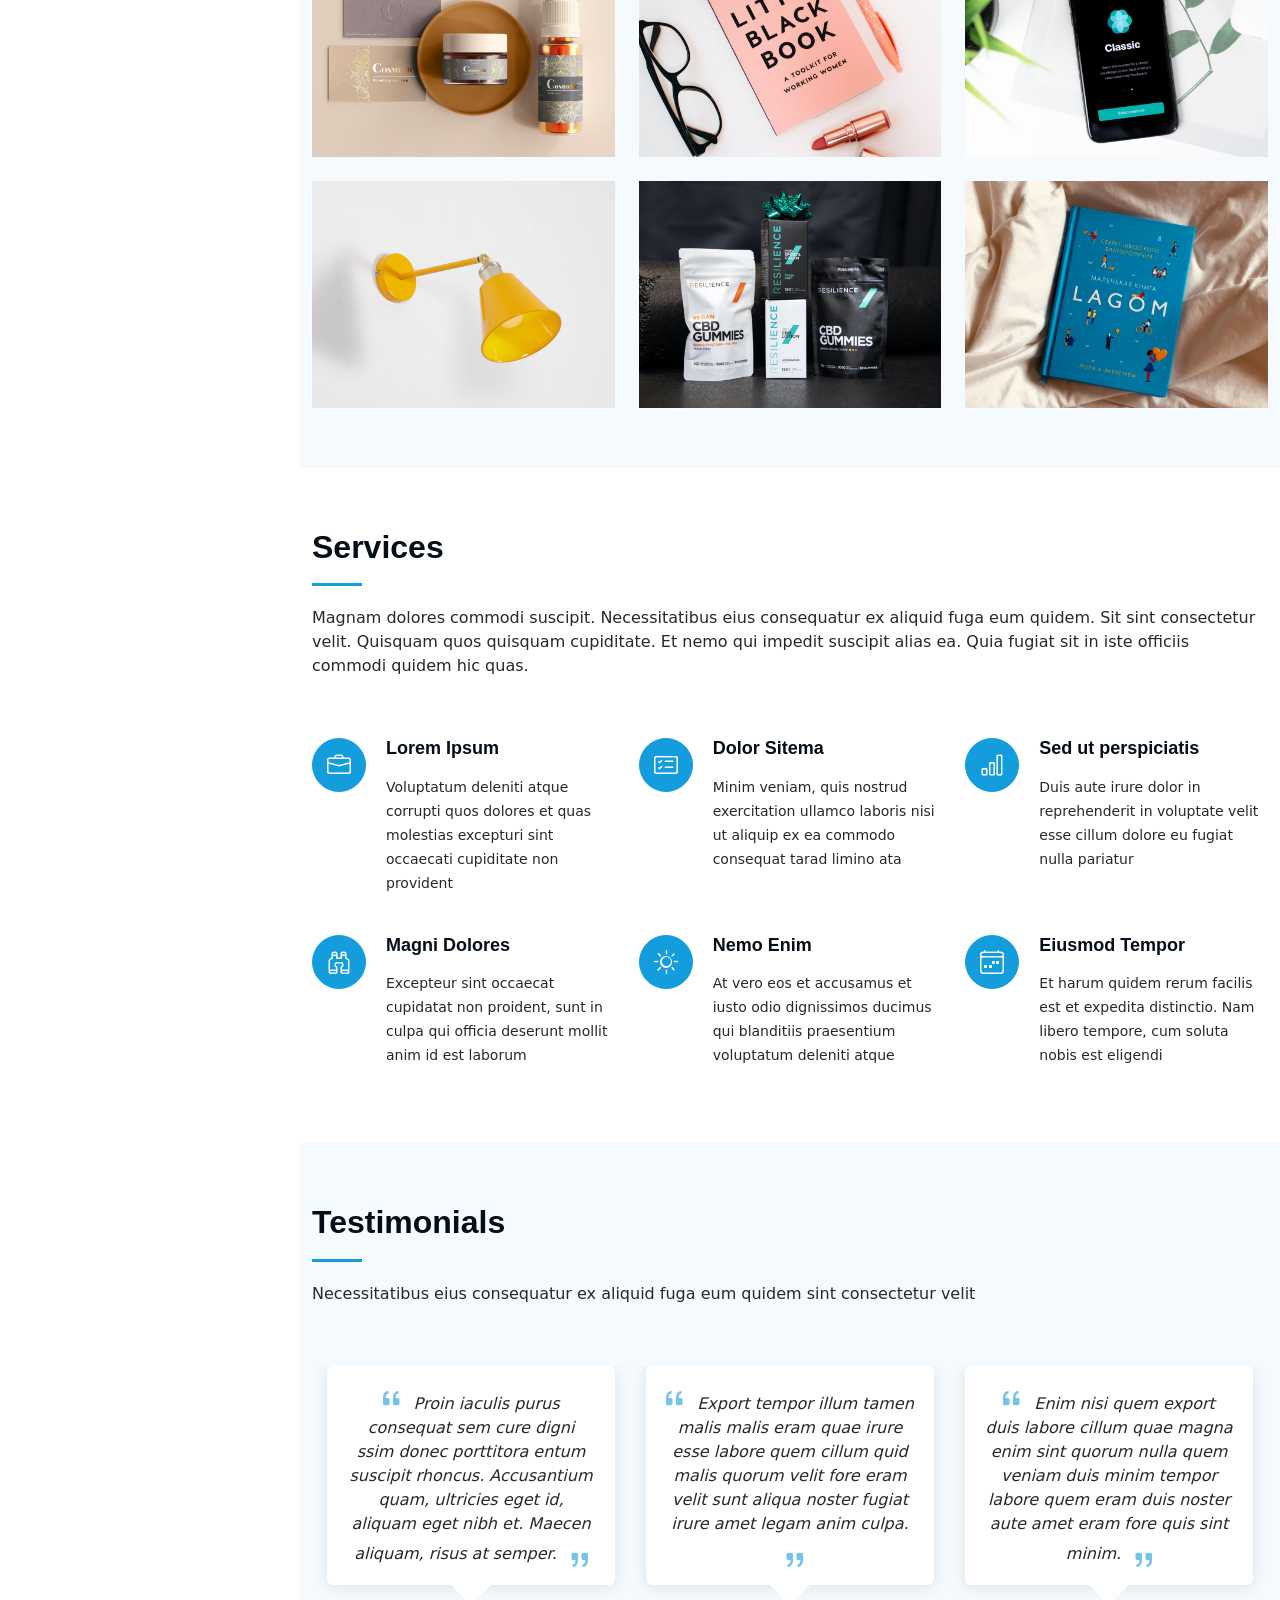
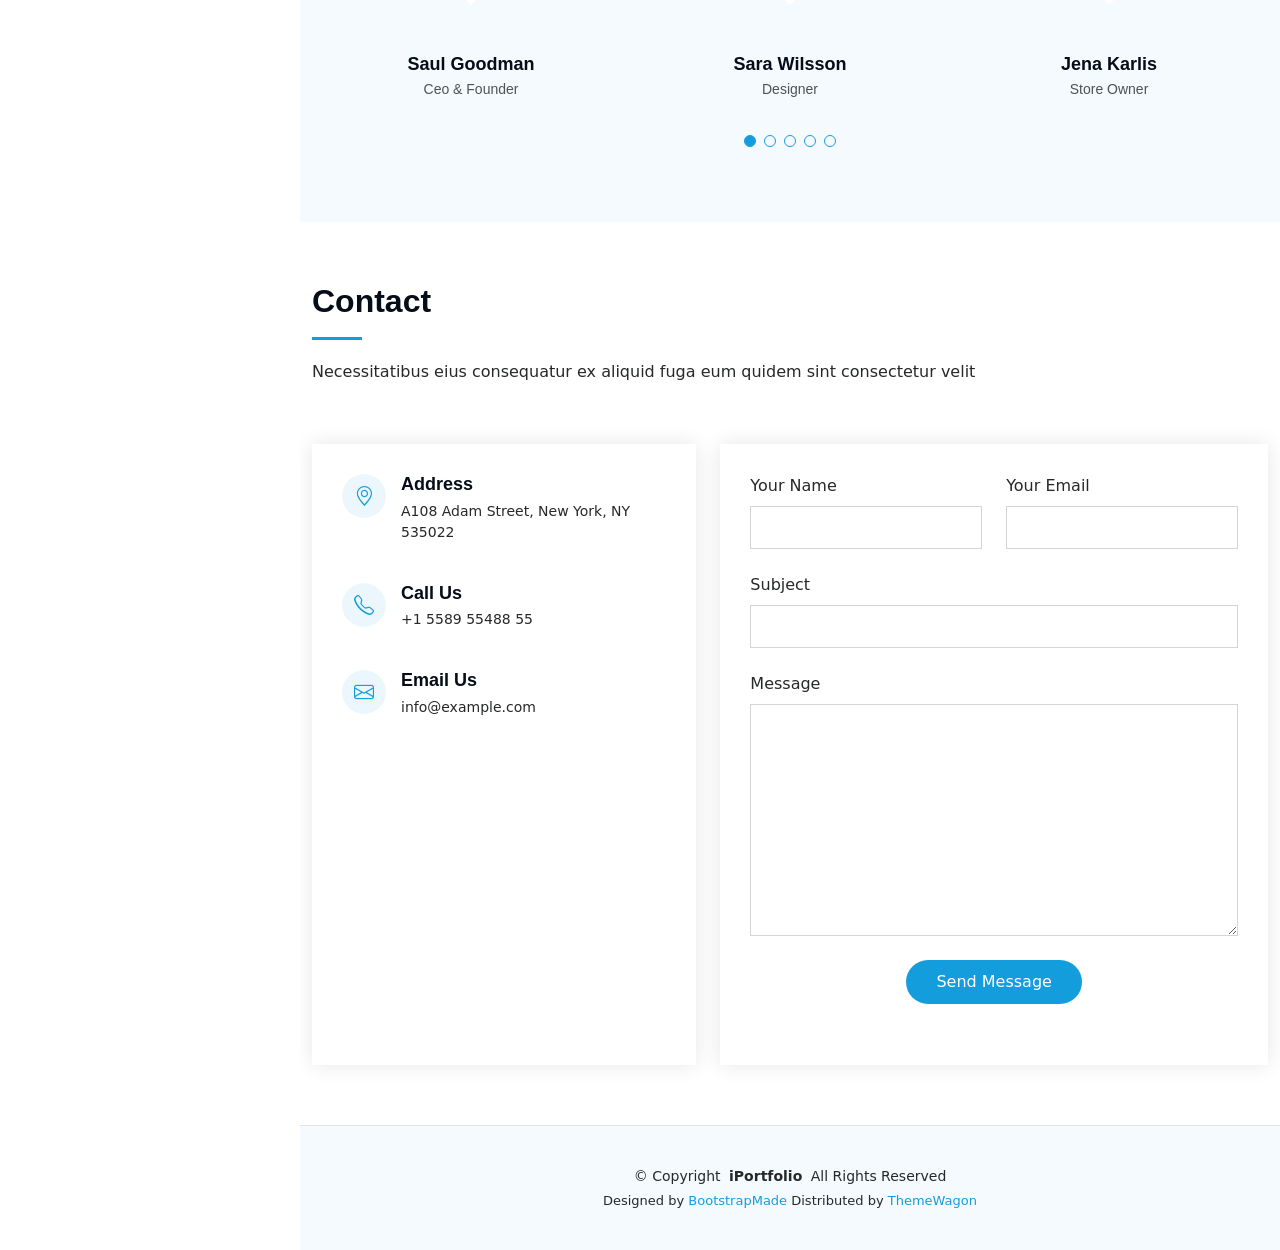
==== commit 66f19d69: "new update" ====
--- a/index.html
+++ b/index.html
@@ -98,7 +98,7 @@
 
       <div class="container" data-aos="fade-up" data-aos-delay="100">
         <h2>Sambath Pannerselvam</h2>
-        <p>I'm <span class="typed" data-typed-items="Designer, Developer, Freelancer, Photographer">Designer</span><span class="typed-cursor typed-cursor--blink" aria-hidden="true"></span><span class="typed-cursor typed-cursor--blink" aria-hidden="true"></span></p>
+        <p>I'm <span class="typed" data-typed-items="Designer">Designer</span><span class="typed-cursor typed-cursor--blink" aria-hidden="true"></span><span class="typed-cursor typed-cursor--blink" aria-hidden="true"></span></p>
       </div>
 
     </section><!-- /Hero Section -->
@@ -109,7 +109,7 @@
       <!-- Section Title -->
       <div class="container section-title" data-aos="fade-up">
         <h2>About</h2>
-        <p>Magnam dolores commodi suscipit. Necessitatibus eius consequatur ex aliquid fuga eum quidem. Sit sint consectetur velit. Quisquam quos quisquam cupiditate. Et nemo qui impedit suscipit alias ea. Quia fugiat sit in iste officiis commodi quidem hic quas.</p>
+        <p>Innovative and detail-oriented Design Engineer with expertise in NX, SolidWorks, and CREO for 3D modeling, drafting, and GD&T. </p>
       </div><!-- End Section Title -->
 
       <div class="container" data-aos="fade-up" data-aos-delay="100">
@@ -119,28 +119,28 @@
             <img src="assets/img/my-profile-img.jpg" class="img-fluid" alt="">
           </div>
           <div class="col-lg-8 content">
-            <h2>UI/UX Designer &amp; Web Developer.</h2>
+            <h2>Mechnical Design Engineer </h2>
             <p class="fst-italic py-3">
-              Lorem ipsum dolor sit amet, consectetur adipiscing elit, sed do eiusmod tempor incididunt ut labore et dolore
-              magna aliqua.
+              Passionate about developing efficient design solutions, implementing parametric modeling, and optimizing processes through MBD and design automation.
             </p>
             <div class="row">
               <div class="col-lg-6">
                 <ul>
-                  <li><i class="bi bi-chevron-right"></i> <strong>Birthday:</strong> <span>1 May 1995</span></li>
-                  <li><i class="bi bi-chevron-right"></i> <strong>Website:</strong> <span>www.example.com</span></li>
-                  <li><i class="bi bi-chevron-right"></i> <strong>Phone:</strong> <span>+123 456 7890</span></li>
-                  <li><i class="bi bi-chevron-right"></i> <strong>City:</strong> <span>New York, USA</span></li>
+                  <li><i class="bi bi-chevron-right"></i> <strong>Birthday:</strong> <span>27 Dec 1995</span></li>
+                  <li><i class="bi bi-chevron-right"></i> <strong> Mail</strong> <span>ap.sambathkumar1995@gmail.com</span></li>
+                  <li><i class="bi bi-chevron-right"></i> <strong>Phone:</strong> <span>+91-9942025418</span></li>
+                  <li><i class="bi bi-chevron-right"></i> <strong>City:</strong> <span>Chennai, India</span></li>
+                  <li><i class="bi bi-chevron-right"></i> <strong>Degree:</strong> <span>BE Mechanical Engineer </span></li>
                 </ul>
               </div>
-              <div class="col-lg-6">
+             %%<div class="col-lg-6">
                 <ul>
                   <li><i class="bi bi-chevron-right"></i> <strong>Age:</strong> <span>30</span></li>
                   <li><i class="bi bi-chevron-right"></i> <strong>Degree:</strong> <span>Master</span></li>
                   <li><i class="bi bi-chevron-right"></i> <strong>Email:</strong> <span>email@example.com</span></li>
                   <li><i class="bi bi-chevron-right"></i> <strong>Freelance:</strong> <span>Available</span></li>
                 </ul>
-              </div>
+              %%</div>
             </div>
             <p class="py-3">
               Officiis eligendi itaque labore et dolorum mollitia officiis optio vero. Quisquam sunt adipisci omnis et ut. Nulla accusantium dolor incidunt officia tempore. Et eius omnis.
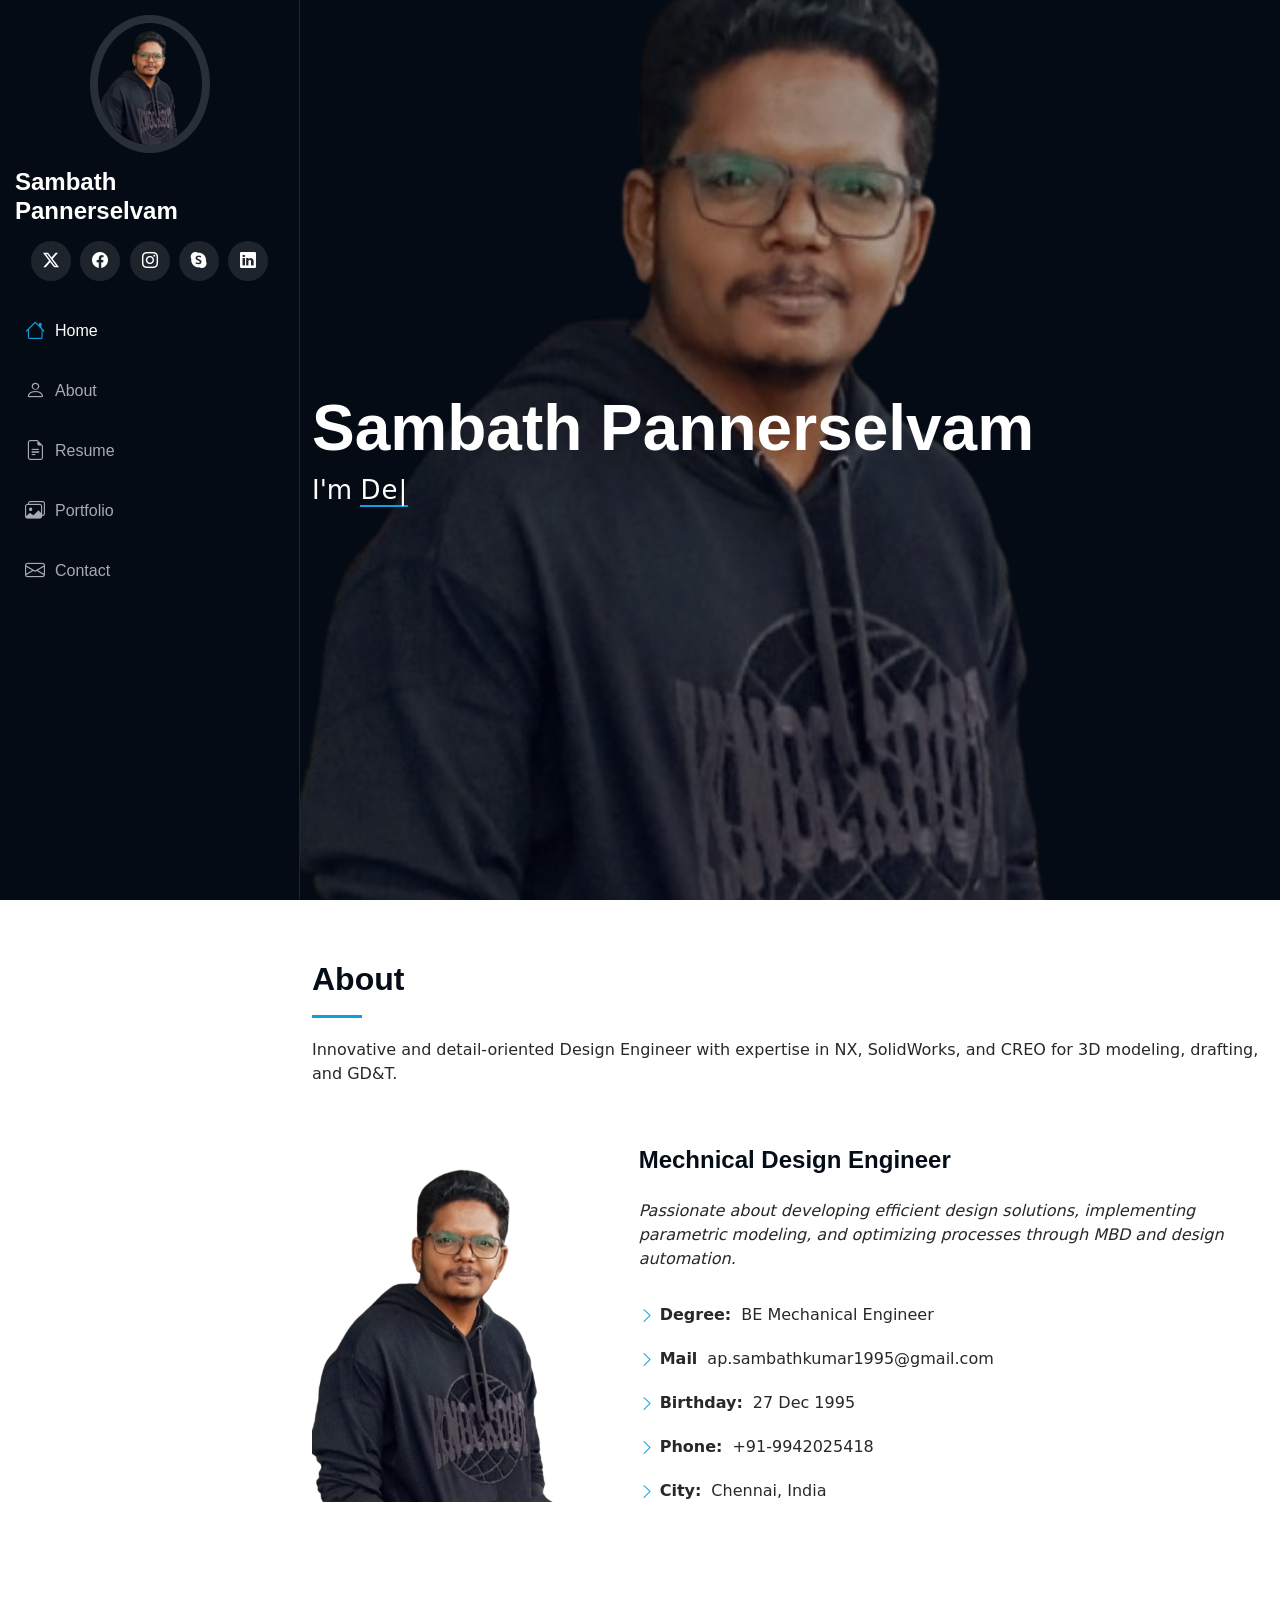
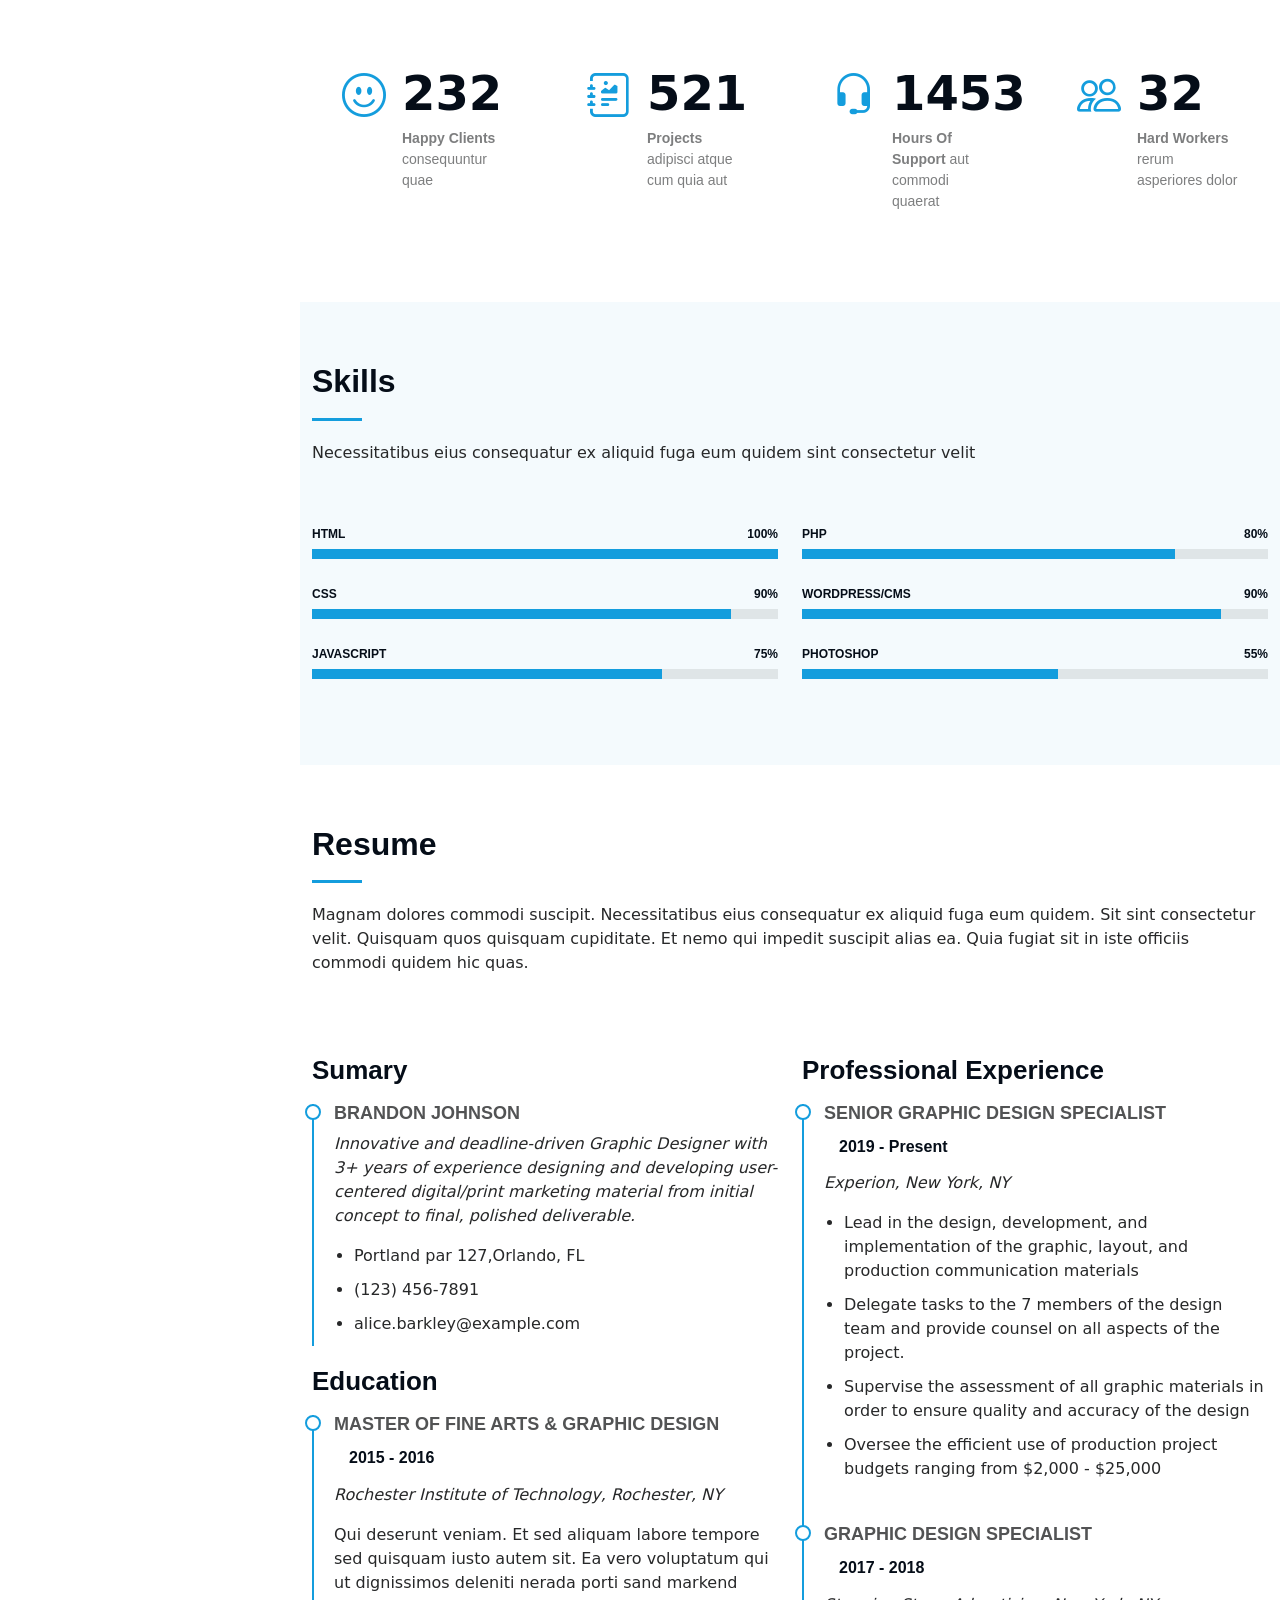
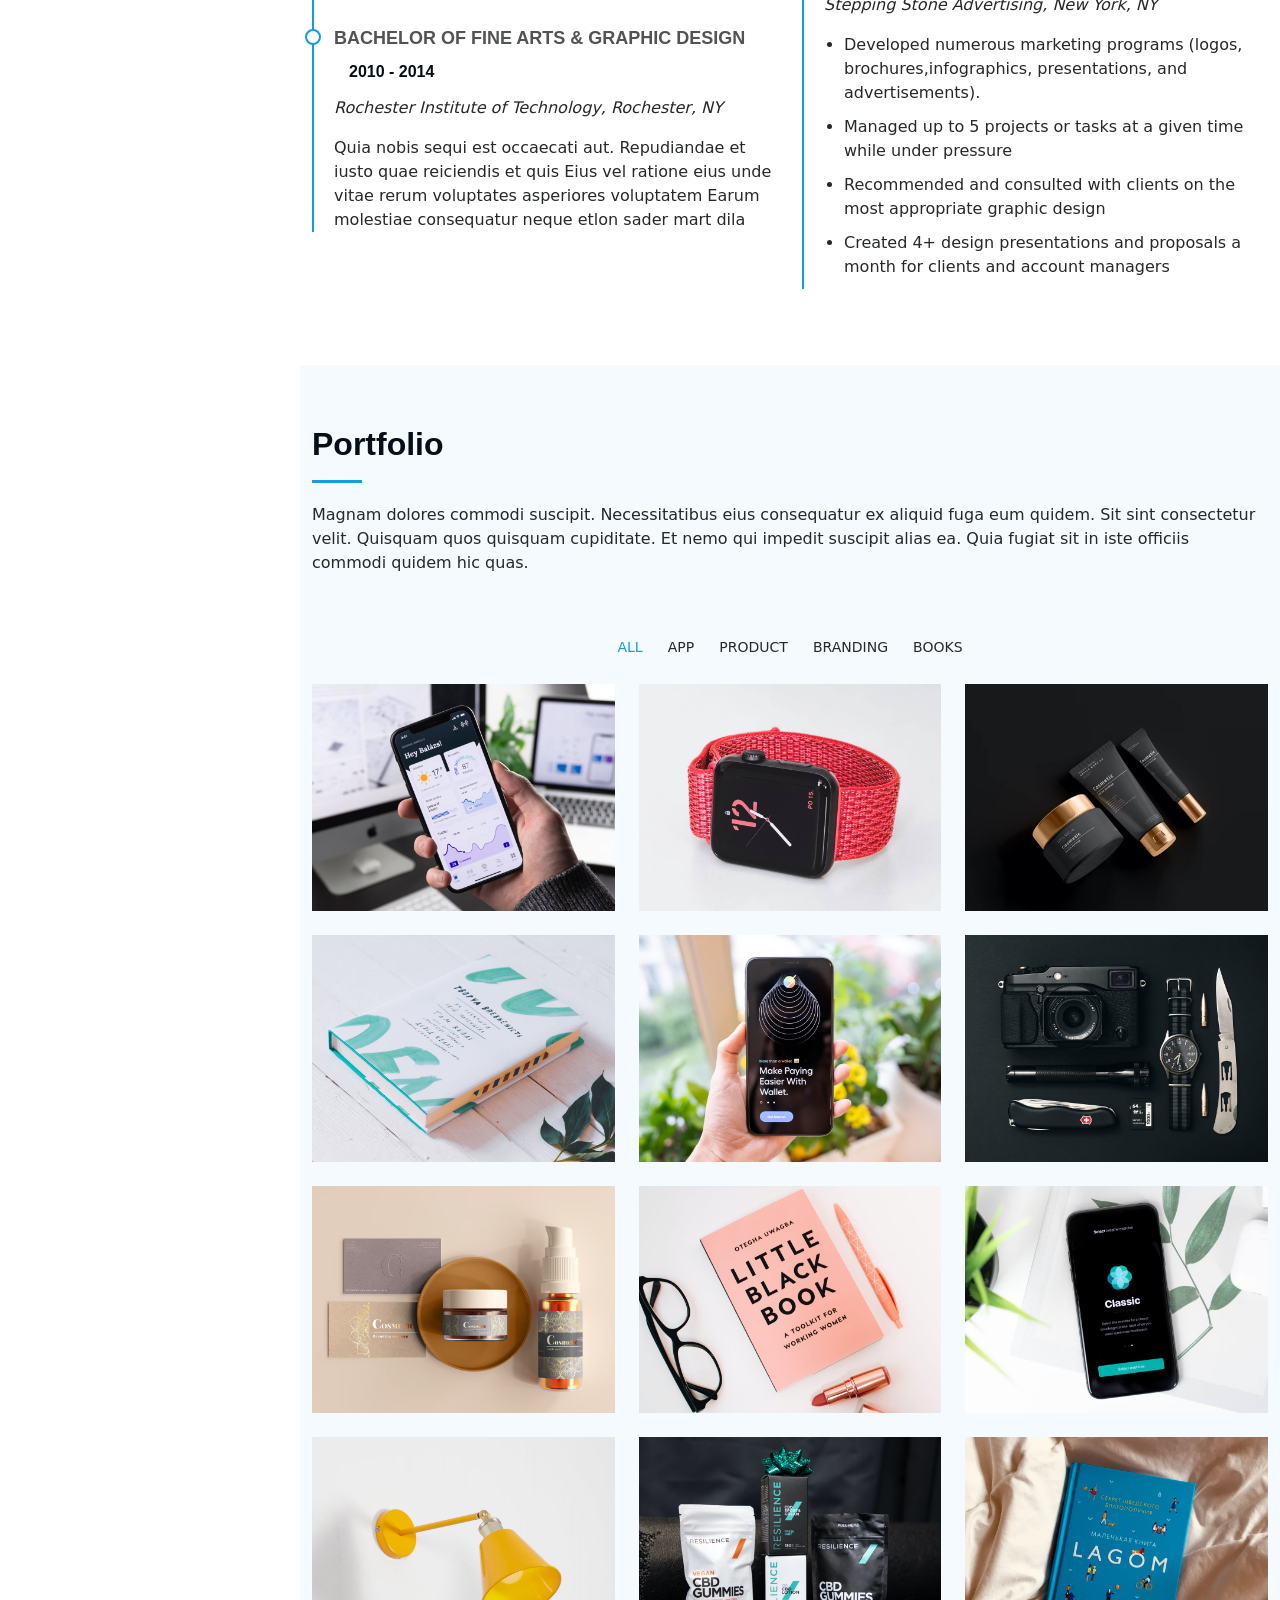
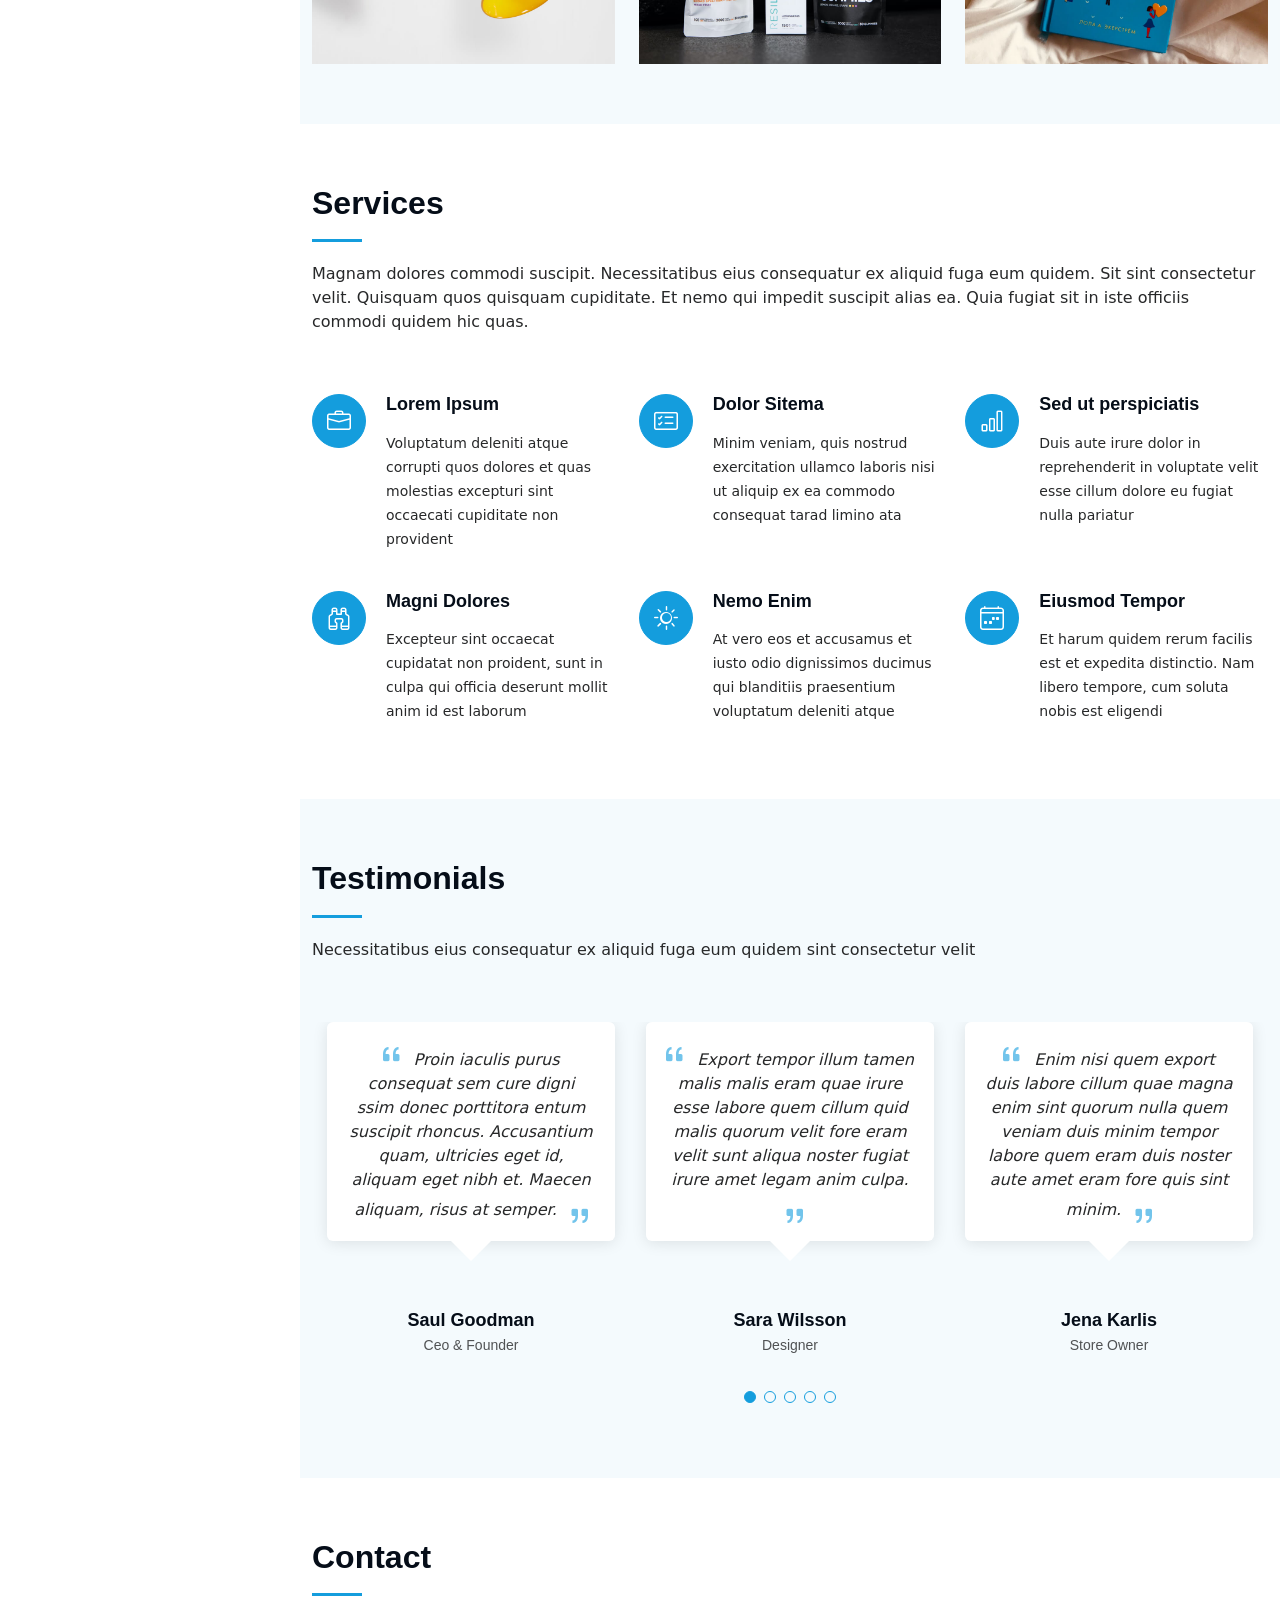
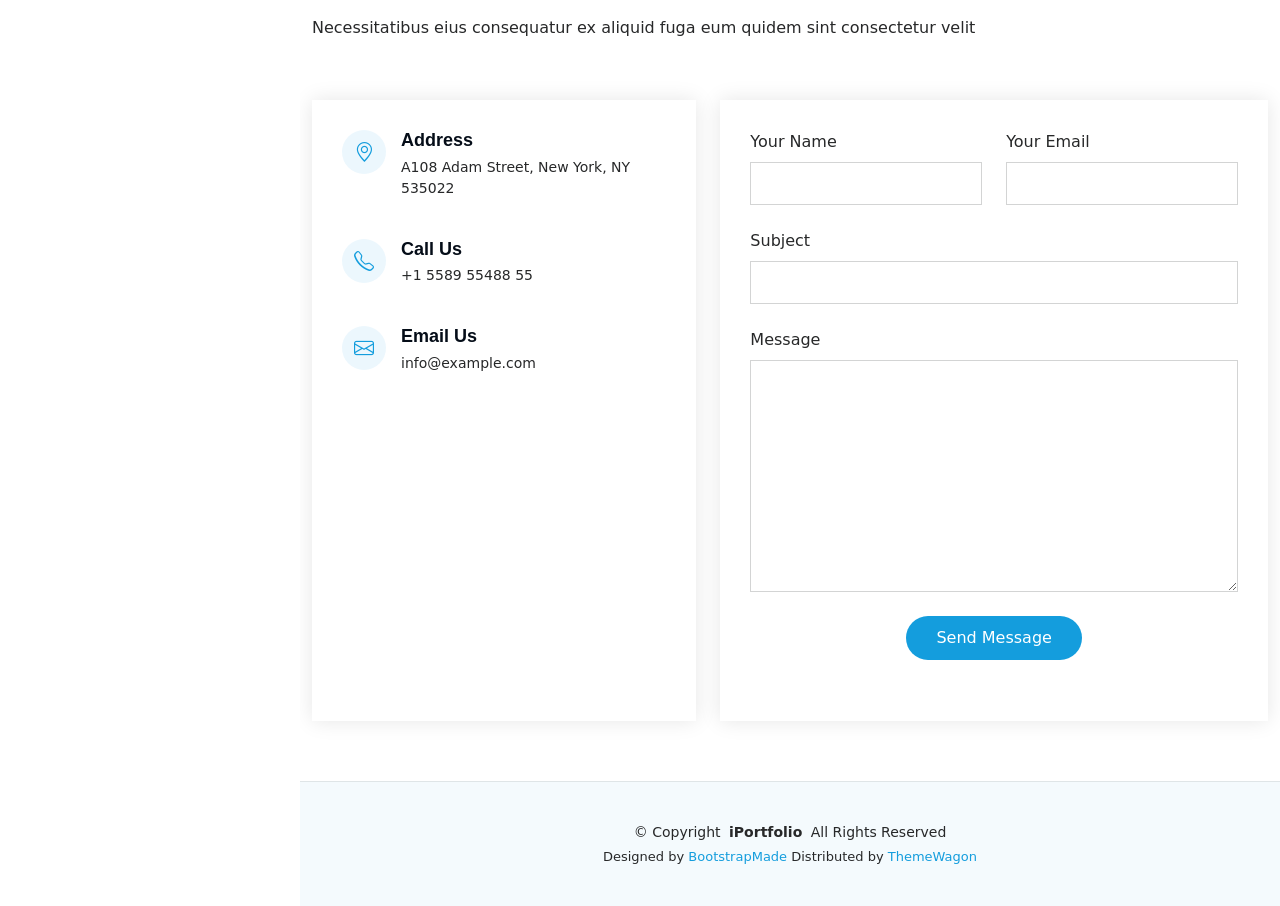
==== commit b8a4cdfa: "image updated" ====
--- a/index.html
+++ b/index.html
@@ -65,24 +65,6 @@
         <li><a href="#about"><i class="bi bi-person navicon"></i> About</a></li>
         <li><a href="#resume"><i class="bi bi-file-earmark-text navicon"></i> Resume</a></li>
         <li><a href="#portfolio"><i class="bi bi-images navicon"></i> Portfolio</a></li>
-        <li><a href="#services"><i class="bi bi-hdd-stack navicon"></i> Services</a></li>
-        <li class="dropdown"><a href="#"><i class="bi bi-menu-button navicon"></i> <span>Dropdown</span> <i class="bi bi-chevron-down toggle-dropdown"></i></a>
-          <ul>
-            <li><a href="#">Dropdown 1</a></li>
-            <li class="dropdown"><a href="#"><span>Deep Dropdown</span> <i class="bi bi-chevron-down toggle-dropdown"></i></a>
-              <ul>
-                <li><a href="#">Deep Dropdown 1</a></li>
-                <li><a href="#">Deep Dropdown 2</a></li>
-                <li><a href="#">Deep Dropdown 3</a></li>
-                <li><a href="#">Deep Dropdown 4</a></li>
-                <li><a href="#">Deep Dropdown 5</a></li>
-              </ul>
-            </li>
-            <li><a href="#">Dropdown 2</a></li>
-            <li><a href="#">Dropdown 3</a></li>
-            <li><a href="#">Dropdown 4</a></li>
-          </ul>
-        </li>
         <li><a href="#contact"><i class="bi bi-envelope navicon"></i> Contact</a></li>
       </ul>
     </nav>
@@ -126,27 +108,15 @@
             <div class="row">
               <div class="col-lg-6">
                 <ul>
+                  <li><i class="bi bi-chevron-right"></i> <strong>Degree:</strong> <span>BE Mechanical Engineer </span></li>
+                  <li><i class="bi bi-chevron-right"></i> <strong> Mail</strong> <span>ap.sambathkumar1995@gmail.com</span></li>
                   <li><i class="bi bi-chevron-right"></i> <strong>Birthday:</strong> <span>27 Dec 1995</span></li>
-                  <li><i class="bi bi-chevron-right"></i> <strong> Mail</strong> <span>ap.sambathkumar1995@gmail.com</span></li>
                   <li><i class="bi bi-chevron-right"></i> <strong>Phone:</strong> <span>+91-9942025418</span></li>
                   <li><i class="bi bi-chevron-right"></i> <strong>City:</strong> <span>Chennai, India</span></li>
-                  <li><i class="bi bi-chevron-right"></i> <strong>Degree:</strong> <span>BE Mechanical Engineer </span></li>
+                  
                 </ul>
               </div>
-             %%<div class="col-lg-6">
-                <ul>
-                  <li><i class="bi bi-chevron-right"></i> <strong>Age:</strong> <span>30</span></li>
-                  <li><i class="bi bi-chevron-right"></i> <strong>Degree:</strong> <span>Master</span></li>
-                  <li><i class="bi bi-chevron-right"></i> <strong>Email:</strong> <span>email@example.com</span></li>
-                  <li><i class="bi bi-chevron-right"></i> <strong>Freelance:</strong> <span>Available</span></li>
-                </ul>
-              %%</div>
-            </div>
-            <p class="py-3">
-              Officiis eligendi itaque labore et dolorum mollitia officiis optio vero. Quisquam sunt adipisci omnis et ut. Nulla accusantium dolor incidunt officia tempore. Et eius omnis.
-              Cupiditate ut dicta maxime officiis quidem quia. Sed et consectetur qui quia repellendus itaque neque.
-            </p>
-          </div>
+         
         </div>
 
       </div>
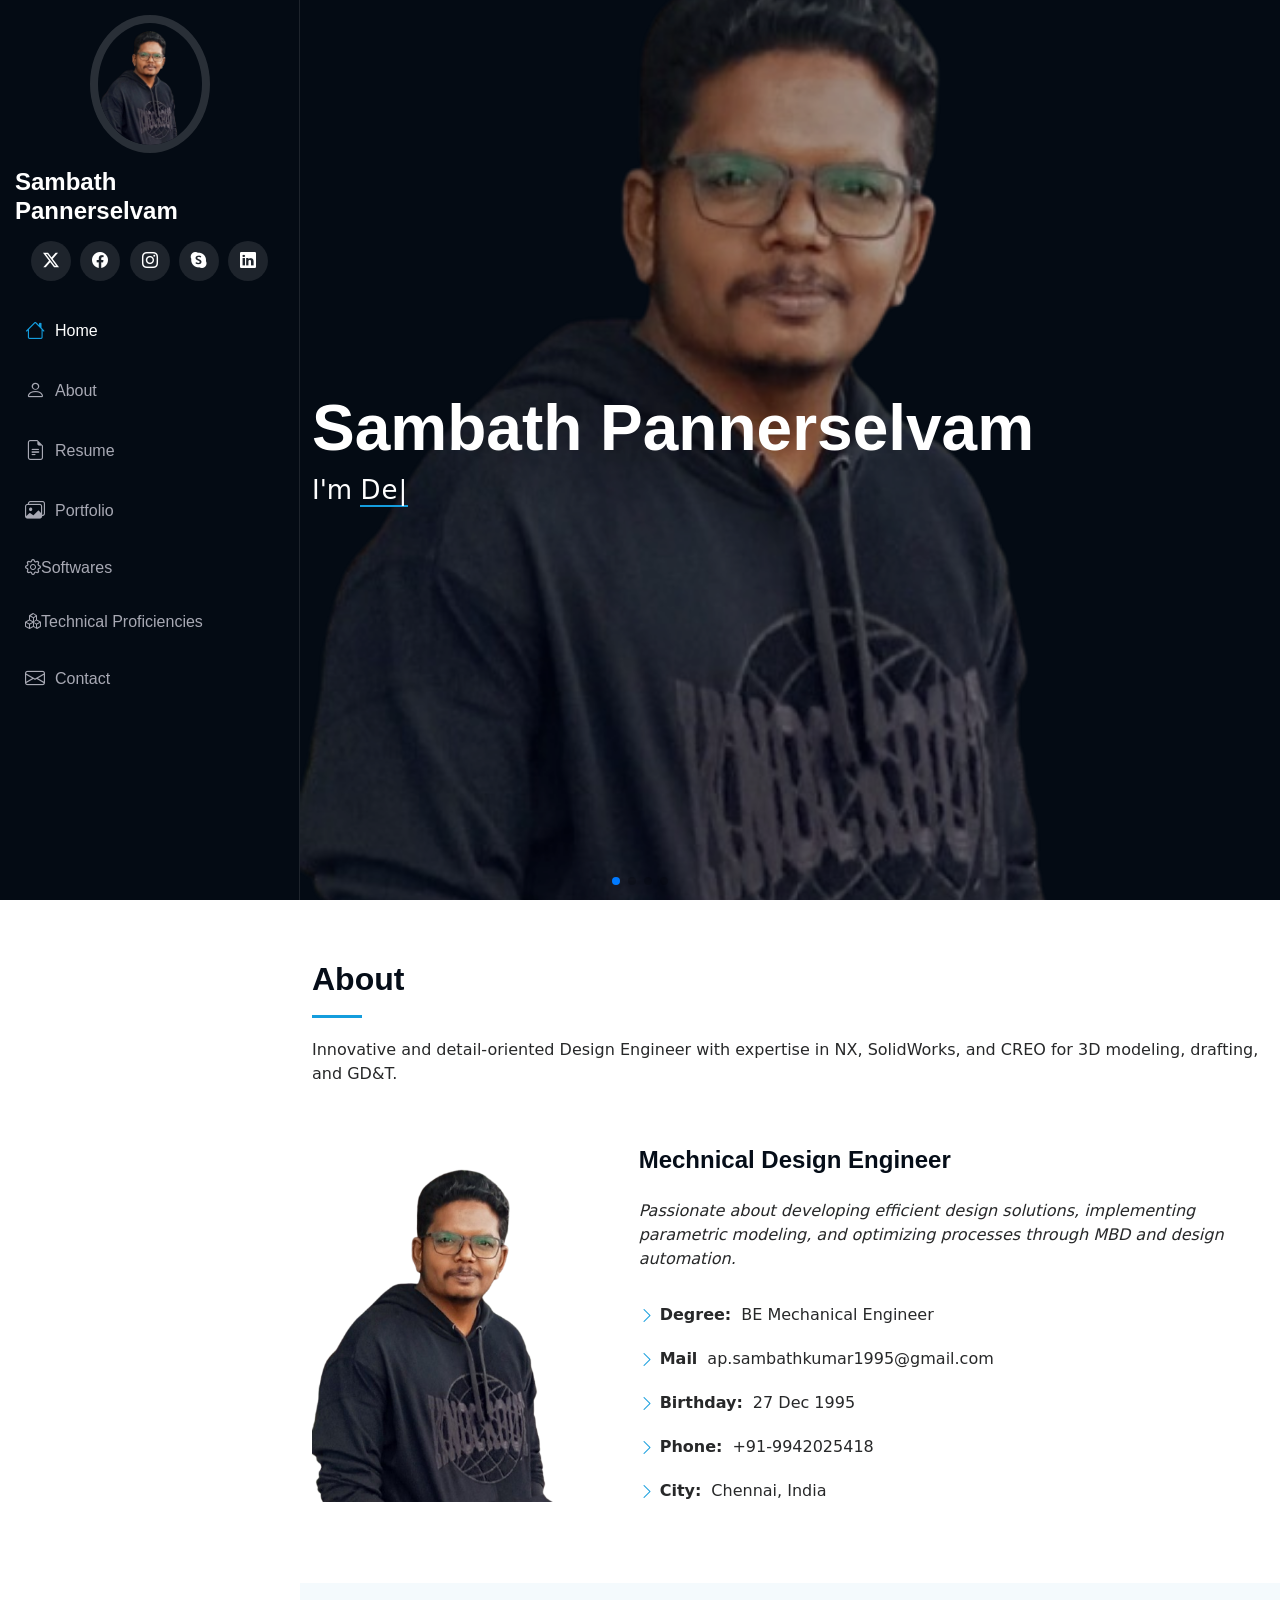
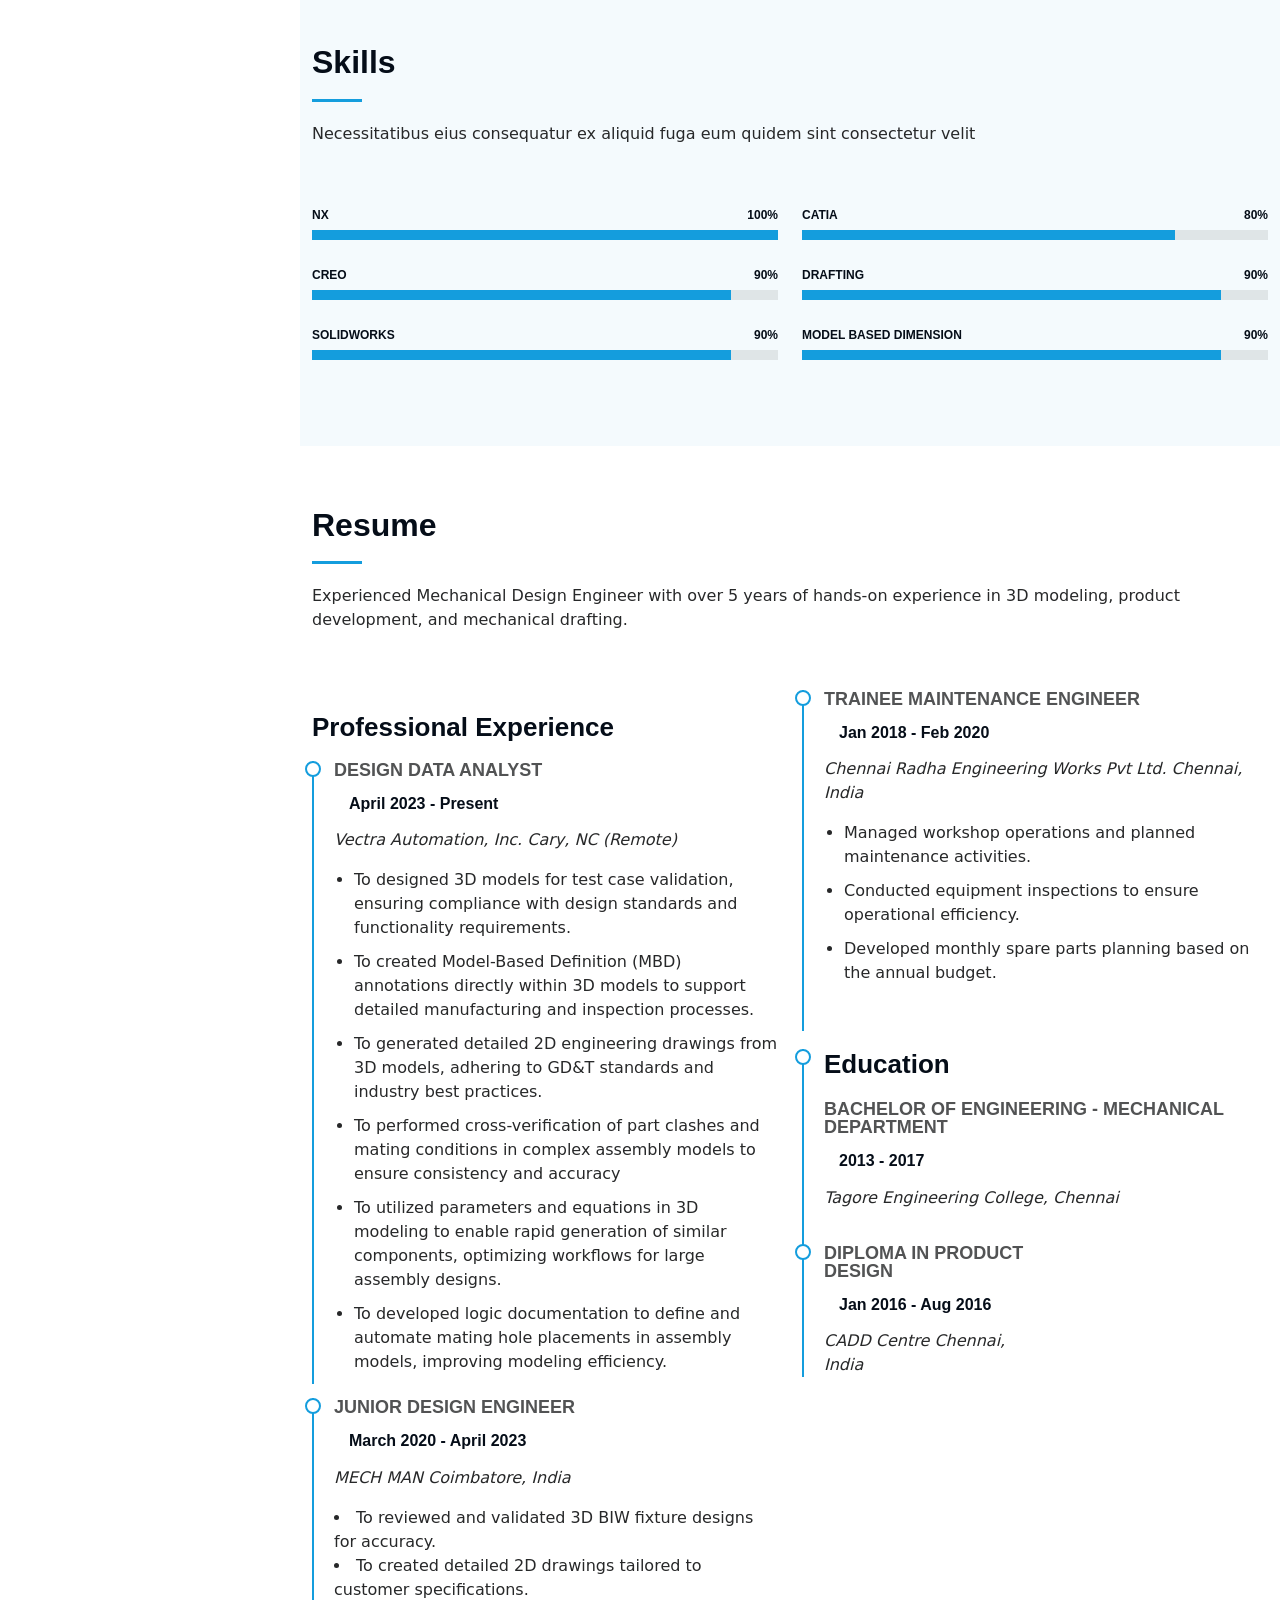
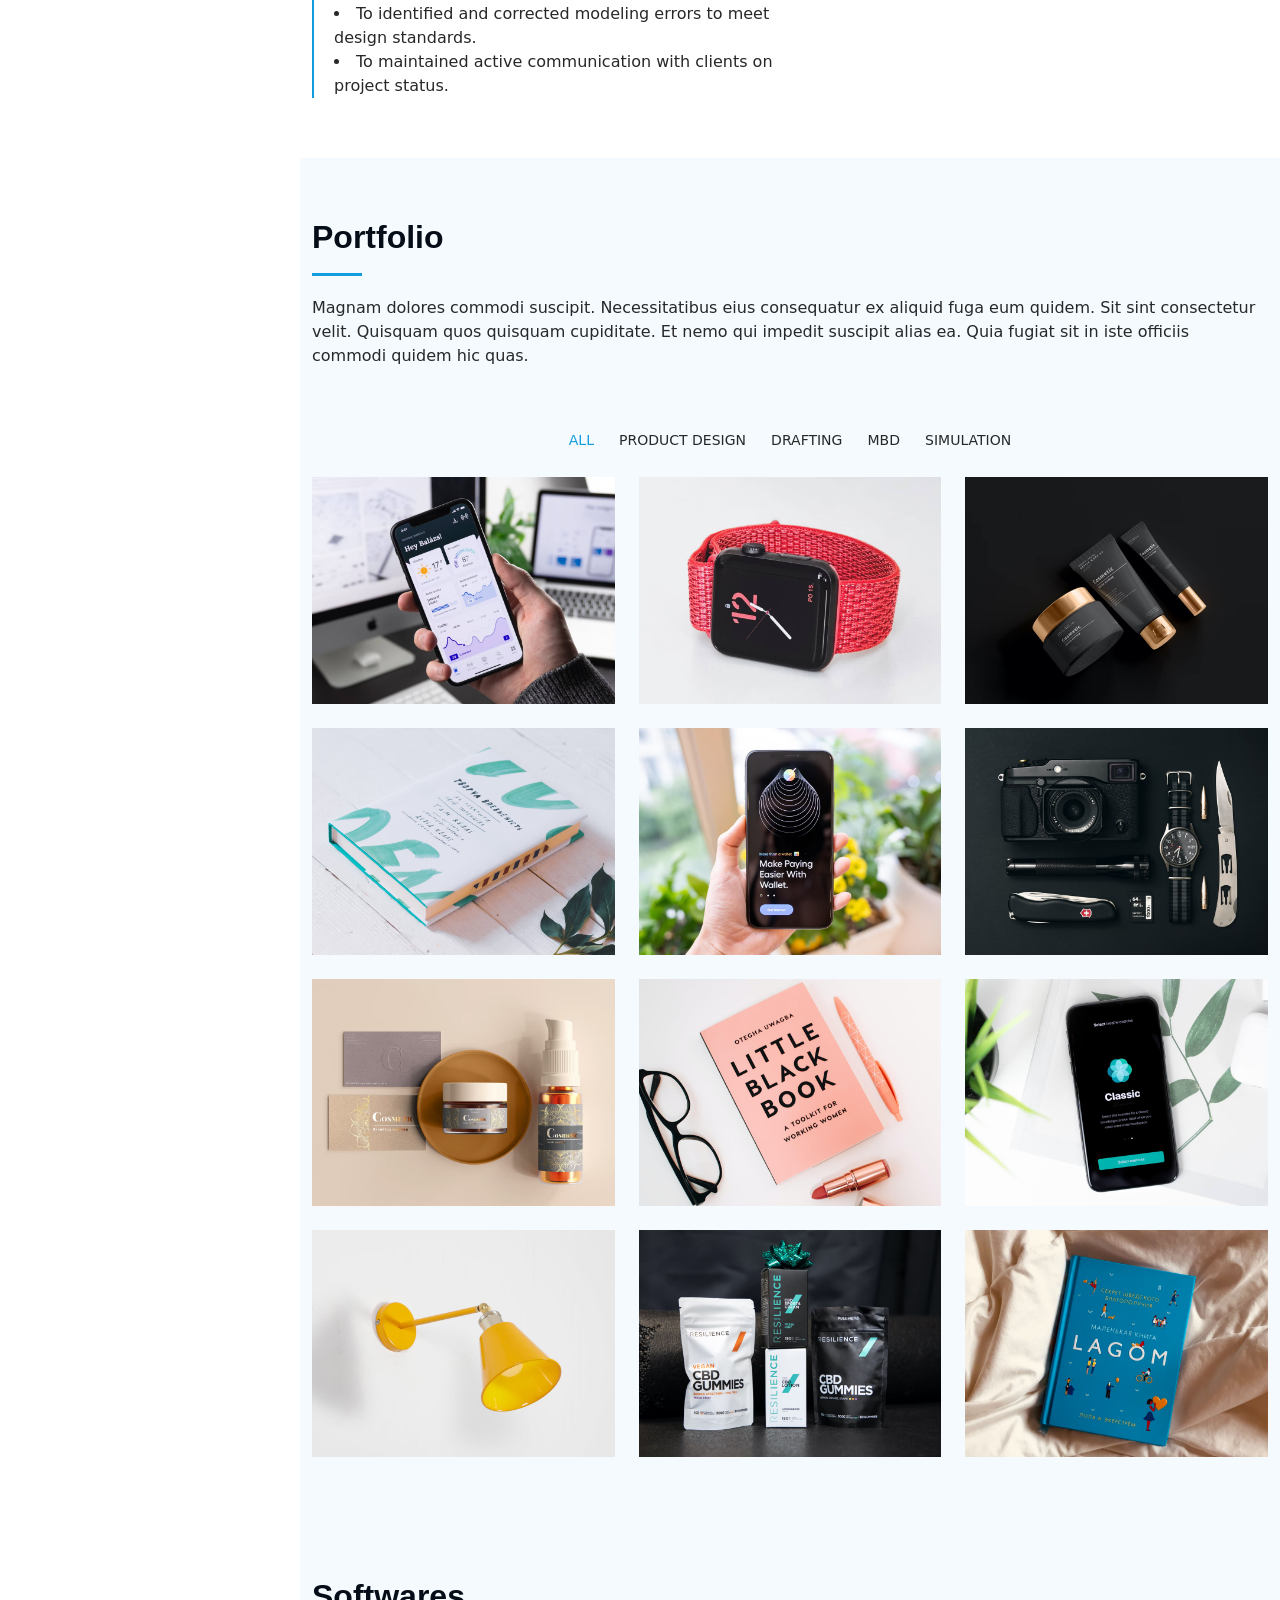
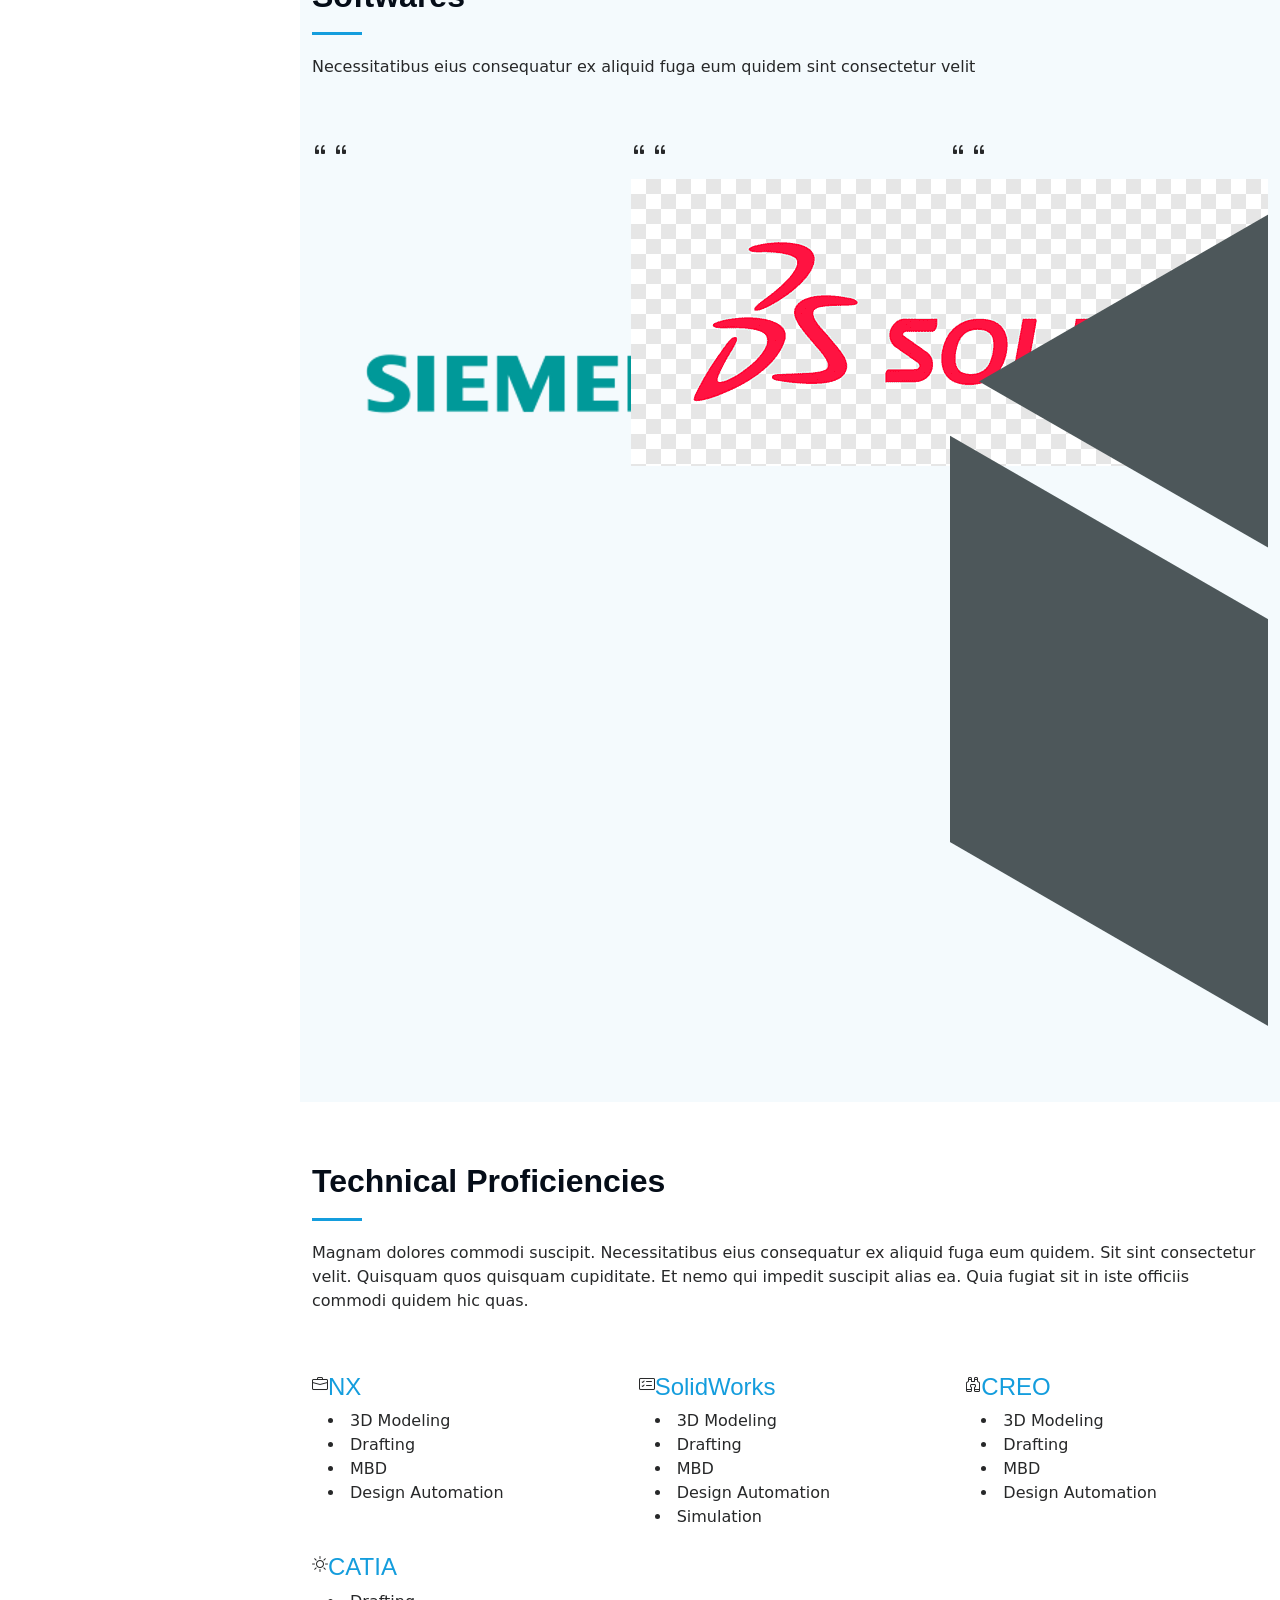
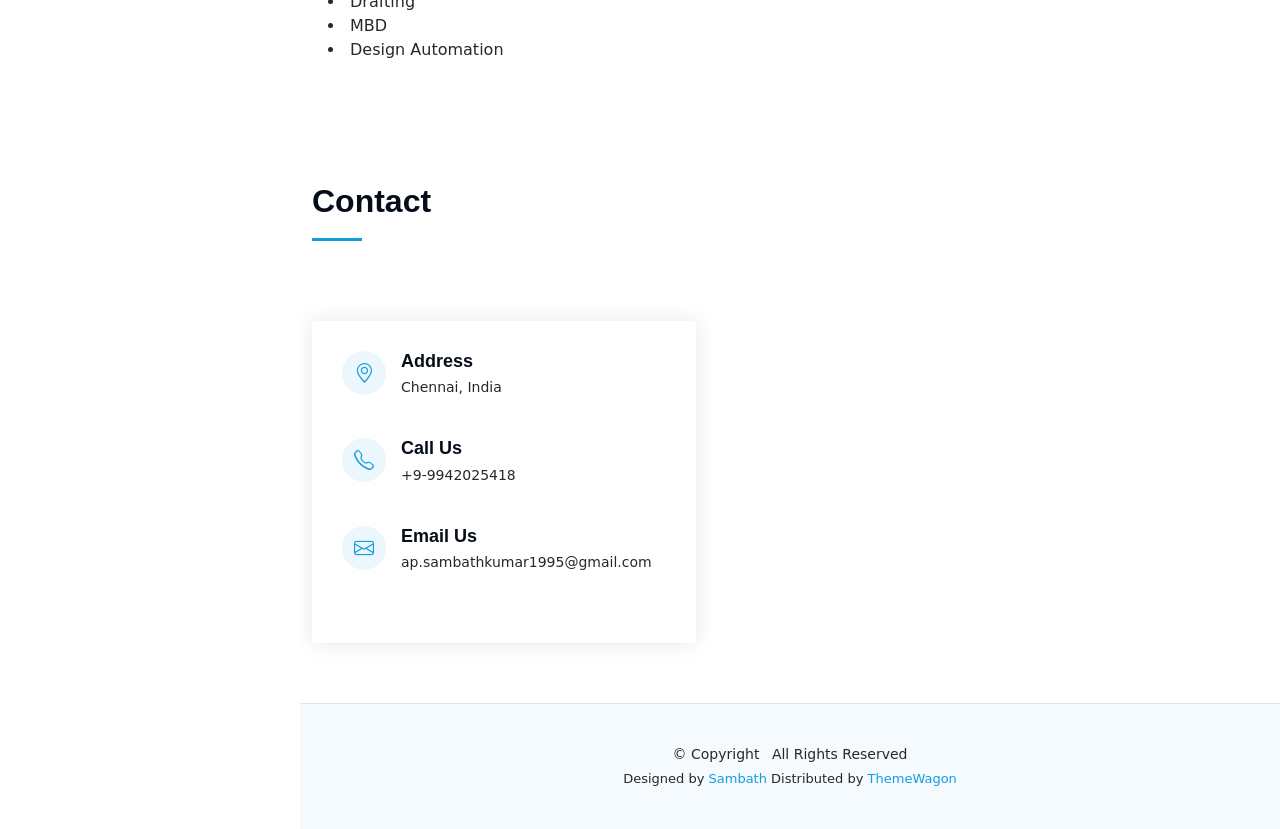
==== commit c1ca86df: "Phase1 Update" ====
--- a/index.html
+++ b/index.html
@@ -65,6 +65,8 @@
         <li><a href="#about"><i class="bi bi-person navicon"></i> About</a></li>
         <li><a href="#resume"><i class="bi bi-file-earmark-text navicon"></i> Resume</a></li>
         <li><a href="#portfolio"><i class="bi bi-images navicon"></i> Portfolio</a></li>
+        <li><a href="#softwares"><i class="bi bi-gear"></i> Softwares</a></li>
+        <li><a href="#technical proficiencies"><i class="bi bi-boxes"></i> Technical Proficiencies</a></li>
         <li><a href="#contact"><i class="bi bi-envelope navicon"></i> Contact</a></li>
       </ul>
     </nav>
@@ -123,50 +125,9 @@
 
     </section><!-- /About Section -->
 
-    <!-- Stats Section -->
-    <section id="stats" class="stats section">
-
-      <div class="container" data-aos="fade-up" data-aos-delay="100">
-
-        <div class="row gy-4">
-
-          <div class="col-lg-3 col-md-6">
-            <div class="stats-item">
-              <i class="bi bi-emoji-smile"></i>
-              <span data-purecounter-start="0" data-purecounter-end="232" data-purecounter-duration="1" class="purecounter"></span>
-              <p><strong>Happy Clients</strong> <span>consequuntur quae</span></p>
-            </div>
-          </div><!-- End Stats Item -->
-
-          <div class="col-lg-3 col-md-6">
-            <div class="stats-item">
-              <i class="bi bi-journal-richtext"></i>
-              <span data-purecounter-start="0" data-purecounter-end="521" data-purecounter-duration="1" class="purecounter"></span>
-              <p><strong>Projects</strong> <span>adipisci atque cum quia aut</span></p>
-            </div>
-          </div><!-- End Stats Item -->
-
-          <div class="col-lg-3 col-md-6">
-            <div class="stats-item">
-              <i class="bi bi-headset"></i>
-              <span data-purecounter-start="0" data-purecounter-end="1453" data-purecounter-duration="1" class="purecounter"></span>
-              <p><strong>Hours Of Support</strong> <span>aut commodi quaerat</span></p>
-            </div>
-          </div><!-- End Stats Item -->
-
-          <div class="col-lg-3 col-md-6">
-            <div class="stats-item">
-              <i class="bi bi-people"></i>
-              <span data-purecounter-start="0" data-purecounter-end="32" data-purecounter-duration="1" class="purecounter"></span>
-              <p><strong>Hard Workers</strong> <span>rerum asperiores dolor</span></p>
-            </div>
-          </div><!-- End Stats Item -->
-
-        </div>
-
-      </div>
-
-    </section><!-- /Stats Section -->
+   
+
+      
 
     <!-- Skills Section -->
     <section id="skills" class="skills section light-background">
@@ -184,23 +145,23 @@
           <div class="col-lg-6">
 
             <div class="progress">
-              <span class="skill"><span>HTML</span> <i class="val">100%</i></span>
+              <span class="skill"><span>NX</span> <i class="val">100%</i></span>
               <div class="progress-bar-wrap">
                 <div class="progress-bar" role="progressbar" aria-valuenow="100" aria-valuemin="0" aria-valuemax="100"></div>
               </div>
             </div><!-- End Skills Item -->
 
             <div class="progress">
-              <span class="skill"><span>CSS</span> <i class="val">90%</i></span>
+              <span class="skill"><span>CREO</span> <i class="val">90%</i></span>
               <div class="progress-bar-wrap">
                 <div class="progress-bar" role="progressbar" aria-valuenow="90" aria-valuemin="0" aria-valuemax="100"></div>
               </div>
             </div><!-- End Skills Item -->
 
             <div class="progress">
-              <span class="skill"><span>JavaScript</span> <i class="val">75%</i></span>
+              <span class="skill"><span>SolidWorks</span> <i class="val">90%</i></span>
               <div class="progress-bar-wrap">
-                <div class="progress-bar" role="progressbar" aria-valuenow="75" aria-valuemin="0" aria-valuemax="100"></div>
+                <div class="progress-bar" role="progressbar" aria-valuenow="90" aria-valuemin="0" aria-valuemax="100"></div>
               </div>
             </div><!-- End Skills Item -->
 
@@ -209,23 +170,23 @@
           <div class="col-lg-6">
 
             <div class="progress">
-              <span class="skill"><span>PHP</span> <i class="val">80%</i></span>
+              <span class="skill"><span>CATIA</span> <i class="val">80%</i></span>
               <div class="progress-bar-wrap">
                 <div class="progress-bar" role="progressbar" aria-valuenow="80" aria-valuemin="0" aria-valuemax="100"></div>
               </div>
             </div><!-- End Skills Item -->
 
             <div class="progress">
-              <span class="skill"><span>WordPress/CMS</span> <i class="val">90%</i></span>
+              <span class="skill"><span>Drafting</span> <i class="val">90%</i></span>
               <div class="progress-bar-wrap">
                 <div class="progress-bar" role="progressbar" aria-valuenow="90" aria-valuemin="0" aria-valuemax="100"></div>
               </div>
             </div><!-- End Skills Item -->
 
             <div class="progress">
-              <span class="skill"><span>Photoshop</span> <i class="val">55%</i></span>
+              <span class="skill"><span>Model Based Dimension</span> <i class="val">90%</i></span>
               <div class="progress-bar-wrap">
-                <div class="progress-bar" role="progressbar" aria-valuenow="55" aria-valuemin="0" aria-valuemax="100"></div>
+                <div class="progress-bar" role="progressbar" aria-valuenow="90" aria-valuemin="0" aria-valuemax="100"></div>
               </div>
             </div><!-- End Skills Item -->
 
@@ -243,7 +204,7 @@
       <!-- Section Title -->
       <div class="container section-title" data-aos="fade-up">
         <h2>Resume</h2>
-        <p>Magnam dolores commodi suscipit. Necessitatibus eius consequatur ex aliquid fuga eum quidem. Sit sint consectetur velit. Quisquam quos quisquam cupiditate. Et nemo qui impedit suscipit alias ea. Quia fugiat sit in iste officiis commodi quidem hic quas.</p>
+        <p>Experienced Mechanical Design Engineer with over 5 years of hands-on experience in 3D modeling, product development, and mechanical drafting. </p>
       </div><!-- End Section Title -->
 
       <div class="container">
@@ -251,62 +212,62 @@
         <div class="row">
 
           <div class="col-lg-6" data-aos="fade-up" data-aos-delay="100">
-            <h3 class="resume-title">Sumary</h3>
+            <h3 class="resume-title">Professional Experience</h3>
 
             <div class="resume-item pb-0">
-              <h4>Brandon Johnson</h4>
-              <p><em>Innovative and deadline-driven Graphic Designer with 3+ years of experience designing and developing user-centered digital/print marketing material from initial concept to final, polished deliverable.</em></p>
+              <h4>Design Data Analyst</h4>
+              <h5>April 2023 - Present</h5>
+              <p><em>Vectra Automation, Inc. Cary, NC (Remote)</em></p>
               <ul>
-                <li>Portland par 127,Orlando, FL</li>
-                <li>(123) 456-7891</li>
-                <li>alice.barkley@example.com</li>
+                <li>To designed 3D models for test case validation, ensuring compliance with design standards and functionality requirements.</li>
+                <li>To created Model-Based Definition (MBD) annotations directly within 3D models to support detailed manufacturing and inspection processes.</li>
+                <li>To generated detailed 2D engineering drawings from 3D models, adhering to GD&T standards and industry best practices.</li>
+                <li>To performed cross-verification of part clashes and mating conditions in complex assembly models to ensure consistency and accuracy</li>
+                <li>To utilized parameters and equations in 3D modeling to enable rapid generation of similar components, optimizing workflows for large assembly designs.</li>
+                <li>To developed logic documentation to define and automate mating hole placements in assembly models, improving modeling efficiency.</li>
               </ul>
+            </div><!-- Edn Resume Item -->           
+            <div class="resume-item">
+              <h4>Junior Design Engineer</h4>
+              <h5>March 2020 - April 2023</h5>
+              <p><em>MECH MAN  Coimbatore, India</em></p>
+              <li>To reviewed and validated 3D BIW fixture designs for accuracy.</li>
+              <li>To created detailed 2D drawings tailored to customer specifications.</li>
+              <li>To identified and corrected modeling errors to meet design standards.</li>
+              <li>To maintained active communication with clients on project status.</li>
             </div><!-- Edn Resume Item -->
 
-            <h3 class="resume-title">Education</h3>
+            
+
+          </div>
+
+          <div class="col-lg-6" data-aos="fade-up" data-aos-delay="200">
+            
             <div class="resume-item">
-              <h4>Master of Fine Arts &amp; Graphic Design</h4>
-              <h5>2015 - 2016</h5>
-              <p><em>Rochester Institute of Technology, Rochester, NY</em></p>
-              <p>Qui deserunt veniam. Et sed aliquam labore tempore sed quisquam iusto autem sit. Ea vero voluptatum qui ut dignissimos deleniti nerada porti sand markend</p>
+              <h4>Trainee Maintenance Engineer</h4>
+              <h5>Jan 2018 - Feb 2020</h5>
+              <p><em>Chennai Radha Engineering Works Pvt Ltd.  Chennai, India </em></p>
+              <ul>
+                <li>Managed workshop operations and planned maintenance activities.</li>
+                <li>Conducted equipment inspections to ensure operational efficiency. </li>
+                <li>Developed monthly spare parts planning based on the annual budget.</li>
+                </ul>
             </div><!-- Edn Resume Item -->
 
             <div class="resume-item">
-              <h4>Bachelor of Fine Arts &amp; Graphic Design</h4>
-              <h5>2010 - 2014</h5>
-              <p><em>Rochester Institute of Technology, Rochester, NY</em></p>
-              <p>Quia nobis sequi est occaecati aut. Repudiandae et iusto quae reiciendis et quis Eius vel ratione eius unde vitae rerum voluptates asperiores voluptatem Earum molestiae consequatur neque etlon sader mart dila</p>
+              <h3 class="resume-title">Education</h3>
+              <h4>Bachelor of Engineering - Mechanical Department</h4>
+              <h5>2013 - 2017</h5>
+              <p><em>Tagore Engineering College, Chennai</em></p>
+            
             </div><!-- Edn Resume Item -->
-
-          </div>
-
-          <div class="col-lg-6" data-aos="fade-up" data-aos-delay="200">
-            <h3 class="resume-title">Professional Experience</h3>
+             <div class="col-lg-6" data-aos="fade-up" data-aos-delay="200">
+            
             <div class="resume-item">
-              <h4>Senior graphic design specialist</h4>
-              <h5>2019 - Present</h5>
-              <p><em>Experion, New York, NY </em></p>
-              <ul>
-                <li>Lead in the design, development, and implementation of the graphic, layout, and production communication materials</li>
-                <li>Delegate tasks to the 7 members of the design team and provide counsel on all aspects of the project. </li>
-                <li>Supervise the assessment of all graphic materials in order to ensure quality and accuracy of the design</li>
-                <li>Oversee the efficient use of production project budgets ranging from $2,000 - $25,000</li>
-              </ul>
-            </div><!-- Edn Resume Item -->
-
-            <div class="resume-item">
-              <h4>Graphic design specialist</h4>
-              <h5>2017 - 2018</h5>
-              <p><em>Stepping Stone Advertising, New York, NY</em></p>
-              <ul>
-                <li>Developed numerous marketing programs (logos, brochures,infographics, presentations, and advertisements).</li>
-                <li>Managed up to 5 projects or tasks at a given time while under pressure</li>
-                <li>Recommended and consulted with clients on the most appropriate graphic design</li>
-                <li>Created 4+ design presentations and proposals a month for clients and account managers</li>
-              </ul>
-            </div><!-- Edn Resume Item -->
-
-          </div>
+              <h4>Diploma in Product Design</h4>
+              <h5>Jan 2016 - Aug 2016</h5>
+              <p><em>CADD Centre  Chennai, India </em></p>
+              </div>
 
         </div>
 
@@ -329,10 +290,10 @@
 
           <ul class="portfolio-filters isotope-filters" data-aos="fade-up" data-aos-delay="100">
             <li data-filter="*" class="filter-active">All</li>
-            <li data-filter=".filter-app">App</li>
-            <li data-filter=".filter-product">Product</li>
-            <li data-filter=".filter-branding">Branding</li>
-            <li data-filter=".filter-books">Books</li>
+            <li data-filter=".filter-app">Product Design</li>
+            <li data-filter=".filter-product">Drafting</li>
+            <li data-filter=".filter-branding">MBD</li>
+            <li data-filter=".filter-books">Simulation</li>
           </ul><!-- End Portfolio Filters -->
 
           <div class="row gy-4 isotope-container" data-aos="fade-up" data-aos-delay="200">
@@ -489,80 +450,12 @@
 
     </section><!-- /Portfolio Section -->
 
-    <!-- Services Section -->
-    <section id="services" class="services section">
+    <!-- Testimonials Section -->
+    <section id="softwares" class="softwares section light-background">
 
       <!-- Section Title -->
       <div class="container section-title" data-aos="fade-up">
-        <h2>Services</h2>
-        <p>Magnam dolores commodi suscipit. Necessitatibus eius consequatur ex aliquid fuga eum quidem. Sit sint consectetur velit. Quisquam quos quisquam cupiditate. Et nemo qui impedit suscipit alias ea. Quia fugiat sit in iste officiis commodi quidem hic quas.</p>
-      </div><!-- End Section Title -->
-
-      <div class="container">
-
-        <div class="row gy-4">
-
-          <div class="col-lg-4 col-md-6 service-item d-flex" data-aos="fade-up" data-aos-delay="100">
-            <div class="icon flex-shrink-0"><i class="bi bi-briefcase"></i></div>
-            <div>
-              <h4 class="title"><a href="service-details.html" class="stretched-link">Lorem Ipsum</a></h4>
-              <p class="description">Voluptatum deleniti atque corrupti quos dolores et quas molestias excepturi sint occaecati cupiditate non provident</p>
-            </div>
-          </div>
-          <!-- End Service Item -->
-
-          <div class="col-lg-4 col-md-6 service-item d-flex" data-aos="fade-up" data-aos-delay="200">
-            <div class="icon flex-shrink-0"><i class="bi bi-card-checklist"></i></div>
-            <div>
-              <h4 class="title"><a href="service-details.html" class="stretched-link">Dolor Sitema</a></h4>
-              <p class="description">Minim veniam, quis nostrud exercitation ullamco laboris nisi ut aliquip ex ea commodo consequat tarad limino ata</p>
-            </div>
-          </div><!-- End Service Item -->
-
-          <div class="col-lg-4 col-md-6 service-item d-flex" data-aos="fade-up" data-aos-delay="300">
-            <div class="icon flex-shrink-0"><i class="bi bi-bar-chart"></i></div>
-            <div>
-              <h4 class="title"><a href="service-details.html" class="stretched-link">Sed ut perspiciatis</a></h4>
-              <p class="description">Duis aute irure dolor in reprehenderit in voluptate velit esse cillum dolore eu fugiat nulla pariatur</p>
-            </div>
-          </div><!-- End Service Item -->
-
-          <div class="col-lg-4 col-md-6 service-item d-flex" data-aos="fade-up" data-aos-delay="400">
-            <div class="icon flex-shrink-0"><i class="bi bi-binoculars"></i></div>
-            <div>
-              <h4 class="title"><a href="service-details.html" class="stretched-link">Magni Dolores</a></h4>
-              <p class="description">Excepteur sint occaecat cupidatat non proident, sunt in culpa qui officia deserunt mollit anim id est laborum</p>
-            </div>
-          </div><!-- End Service Item -->
-
-          <div class="col-lg-4 col-md-6 service-item d-flex" data-aos="fade-up" data-aos-delay="500">
-            <div class="icon flex-shrink-0"><i class="bi bi-brightness-high"></i></div>
-            <div>
-              <h4 class="title"><a href="service-details.html" class="stretched-link">Nemo Enim</a></h4>
-              <p class="description">At vero eos et accusamus et iusto odio dignissimos ducimus qui blanditiis praesentium voluptatum deleniti atque</p>
-            </div>
-          </div><!-- End Service Item -->
-
-          <div class="col-lg-4 col-md-6 service-item d-flex" data-aos="fade-up" data-aos-delay="600">
-            <div class="icon flex-shrink-0"><i class="bi bi-calendar4-week"></i></div>
-            <div>
-              <h4 class="title"><a href="service-details.html" class="stretched-link">Eiusmod Tempor</a></h4>
-              <p class="description">Et harum quidem rerum facilis est et expedita distinctio. Nam libero tempore, cum soluta nobis est eligendi</p>
-            </div>
-          </div><!-- End Service Item -->
-
-        </div>
-
-      </div>
-
-    </section><!-- /Services Section -->
-
-    <!-- Testimonials Section -->
-    <section id="testimonials" class="testimonials section light-background">
-
-      <!-- Section Title -->
-      <div class="container section-title" data-aos="fade-up">
-        <h2>Testimonials</h2>
+        <h2>Softwares</h2>
         <p>Necessitatibus eius consequatur ex aliquid fuga eum quidem sint consectetur velit</p>
       </div><!-- End Section Title -->
 
@@ -600,12 +493,11 @@
               <div class="testimonial-item">
                 <p>
                   <i class="bi bi-quote quote-icon-left"></i>
-                  <span>Proin iaculis purus consequat sem cure digni ssim donec porttitora entum suscipit rhoncus. Accusantium quam, ultricies eget id, aliquam eget nibh et. Maecen aliquam, risus at semper.</span>
+                 
                   <i class="bi bi-quote quote-icon-right"></i>
                 </p>
                 <img src="assets/img/testimonials/testimonials-1.jpg" class="testimonial-img" alt="">
-                <h3>Saul Goodman</h3>
-                <h4>Ceo &amp; Founder</h4>
+                
               </div>
             </div><!-- End testimonial item -->
 
@@ -613,12 +505,11 @@
               <div class="testimonial-item">
                 <p>
                   <i class="bi bi-quote quote-icon-left"></i>
-                  <span>Export tempor illum tamen malis malis eram quae irure esse labore quem cillum quid malis quorum velit fore eram velit sunt aliqua noster fugiat irure amet legam anim culpa.</span>
+                 
                   <i class="bi bi-quote quote-icon-right"></i>
                 </p>
                 <img src="assets/img/testimonials/testimonials-2.jpg" class="testimonial-img" alt="">
-                <h3>Sara Wilsson</h3>
-                <h4>Designer</h4>
+                
               </div>
             </div><!-- End testimonial item -->
 
@@ -626,12 +517,11 @@
               <div class="testimonial-item">
                 <p>
                   <i class="bi bi-quote quote-icon-left"></i>
-                  <span>Enim nisi quem export duis labore cillum quae magna enim sint quorum nulla quem veniam duis minim tempor labore quem eram duis noster aute amet eram fore quis sint minim.</span>
+                  
                   <i class="bi bi-quote quote-icon-right"></i>
                 </p>
                 <img src="assets/img/testimonials/testimonials-3.jpg" class="testimonial-img" alt="">
-                <h3>Jena Karlis</h3>
-                <h4>Store Owner</h4>
+                
               </div>
             </div><!-- End testimonial item -->
 
@@ -639,26 +529,15 @@
               <div class="testimonial-item">
                 <p>
                   <i class="bi bi-quote quote-icon-left"></i>
-                  <span>Fugiat enim eram quae cillum dolore dolor amet nulla culpa multos export minim fugiat dolor enim duis veniam ipsum anim magna sunt elit fore quem dolore labore illum veniam.</span>
+                  
                   <i class="bi bi-quote quote-icon-right"></i>
                 </p>
                 <img src="assets/img/testimonials/testimonials-4.jpg" class="testimonial-img" alt="">
-                <h3>Matt Brandon</h3>
-                <h4>Freelancer</h4>
+                
               </div>
             </div><!-- End testimonial item -->
 
-            <div class="swiper-slide">
-              <div class="testimonial-item">
-                <p>
-                  <i class="bi bi-quote quote-icon-left"></i>
-                  <span>Quis quorum aliqua sint quem legam fore sunt eram irure aliqua veniam tempor noster veniam sunt culpa nulla illum cillum fugiat legam esse veniam culpa fore nisi cillum quid.</span>
-                  <i class="bi bi-quote quote-icon-right"></i>
-                </p>
-                <img src="assets/img/testimonials/testimonials-5.jpg" class="testimonial-img" alt="">
-                <h3>John Larson</h3>
-                <h4>Entrepreneur</h4>
-              </div>
+            
             </div><!-- End testimonial item -->
 
           </div>
@@ -669,13 +548,83 @@
 
     </section><!-- /Testimonials Section -->
 
+    <!-- Services Section -->
+    <section id="technical proficiencies" class="technical proficiencies section">
+
+      <!-- Section Title -->
+      <div class="container section-title" data-aos="fade-up">
+        <h2>Technical Proficiencies</h2>
+        <p>Magnam dolores commodi suscipit. Necessitatibus eius consequatur ex aliquid fuga eum quidem. Sit sint consectetur velit. Quisquam quos quisquam cupiditate. Et nemo qui impedit suscipit alias ea. Quia fugiat sit in iste officiis commodi quidem hic quas.</p>
+      </div><!-- End Section Title -->
+
+      <div class="container">
+
+        <div class="row gy-4">
+
+          <div class="col-lg-4 col-md-6 service-item d-flex" data-aos="fade-up" data-aos-delay="100">
+            <div class="icon flex-shrink-0"><i class="bi bi-briefcase"></i></div>
+            <div>
+              <h4 class="title"><a href="service-details.html" class="stretched-link">NX</a></h4>
+              <li>3D Modeling</li>
+              <li>Drafting</li>
+              <li>MBD</li>
+              <li>Design Automation</li>
+            </div>
+          </div>
+          <!-- End Service Item -->
+
+          <div class="col-lg-4 col-md-6 service-item d-flex" data-aos="fade-up" data-aos-delay="200">
+            <div class="icon flex-shrink-0"><i class="bi bi-card-checklist"></i></div>
+            <div>
+              <h4 class="title"><a href="service-details.html" class="stretched-link">SolidWorks</a></h4>
+             <li>3D Modeling</li>
+             <li>Drafting</li>
+             <li>MBD</li>
+             <Li>Design Automation</Li>
+             <li>Simulation</li>
+            </div>
+          </div><!-- End Service Item -->
+
+          
+
+          <div class="col-lg-4 col-md-6 service-item d-flex" data-aos="fade-up" data-aos-delay="400">
+            <div class="icon flex-shrink-0"><i class="bi bi-binoculars"></i></div>
+            <div>
+              <h4 class="title"><a href="service-details.html" class="stretched-link">CREO</a></h4>
+              <li>3D Modeling</li>
+              <li>Drafting</li>
+              <li>MBD</li>
+              <li>Design Automation</li>
+            
+            </div>
+          </div><!-- End Service Item -->
+
+          <div class="col-lg-4 col-md-6 service-item d-flex" data-aos="fade-up" data-aos-delay="500">
+            <div class="icon flex-shrink-0"><i class="bi bi-brightness-high"></i></div>
+            <div>
+              <h4 class="title"><a href="service-details.html" class="stretched-link">CATIA</a></h4>
+              <li>Drafting</li>
+              <li>MBD</li>
+              <li>Design Automation</li>
+            </div>
+          </div><!-- End Service Item -->
+
+          
+
+        </div>
+
+      </div>
+
+    </section><!-- /Services Section -->
+
+    
+
     <!-- Contact Section -->
     <section id="contact" class="contact section">
 
       <!-- Section Title -->
       <div class="container section-title" data-aos="fade-up">
         <h2>Contact</h2>
-        <p>Necessitatibus eius consequatur ex aliquid fuga eum quidem sint consectetur velit</p>
       </div><!-- End Section Title -->
 
       <div class="container" data-aos="fade-up" data-aos-delay="100">
@@ -689,7 +638,7 @@
                 <i class="bi bi-geo-alt flex-shrink-0"></i>
                 <div>
                   <h3>Address</h3>
-                  <p>A108 Adam Street, New York, NY 535022</p>
+                  <p>Chennai, India</p>
                 </div>
               </div><!-- End Info Item -->
 
@@ -697,7 +646,7 @@
                 <i class="bi bi-telephone flex-shrink-0"></i>
                 <div>
                   <h3>Call Us</h3>
-                  <p>+1 5589 55488 55</p>
+                  <p>+9-9942025418</p>
                 </div>
               </div><!-- End Info Item -->
 
@@ -705,49 +654,12 @@
                 <i class="bi bi-envelope flex-shrink-0"></i>
                 <div>
                   <h3>Email Us</h3>
-                  <p>info@example.com</p>
-                </div>
-              </div><!-- End Info Item -->
-
-              <iframe src="https://www.google.com/maps/embed?pb=!1m14!1m8!1m3!1d48389.78314118045!2d-74.006138!3d40.710059!3m2!1i1024!2i768!4f13.1!3m3!1m2!1s0x89c25a22a3bda30d%3A0xb89d1fe6bc499443!2sDowntown%20Conference%20Center!5e0!3m2!1sen!2sus!4v1676961268712!5m2!1sen!2sus" frameborder="0" style="border:0; width: 100%; height: 270px;" allowfullscreen="" loading="lazy" referrerpolicy="no-referrer-when-downgrade"></iframe>
-            </div>
+                  <p>ap.sambathkumar1995@gmail.com</p>
+                </div>
+              
           </div>
 
-          <div class="col-lg-7">
-            <form action="forms/contact.php" method="post" class="php-email-form" data-aos="fade-up" data-aos-delay="200">
-              <div class="row gy-4">
-
-                <div class="col-md-6">
-                  <label for="name-field" class="pb-2">Your Name</label>
-                  <input type="text" name="name" id="name-field" class="form-control" required="">
-                </div>
-
-                <div class="col-md-6">
-                  <label for="email-field" class="pb-2">Your Email</label>
-                  <input type="email" class="form-control" name="email" id="email-field" required="">
-                </div>
-
-                <div class="col-md-12">
-                  <label for="subject-field" class="pb-2">Subject</label>
-                  <input type="text" class="form-control" name="subject" id="subject-field" required="">
-                </div>
-
-                <div class="col-md-12">
-                  <label for="message-field" class="pb-2">Message</label>
-                  <textarea class="form-control" name="message" rows="10" id="message-field" required=""></textarea>
-                </div>
-
-                <div class="col-md-12 text-center">
-                  <div class="loading">Loading</div>
-                  <div class="error-message"></div>
-                  <div class="sent-message">Your message has been sent. Thank you!</div>
-
-                  <button type="submit">Send Message</button>
-                </div>
-
-              </div>
-            </form>
-          </div><!-- End Contact Form -->
+         
 
         </div>
 
@@ -761,14 +673,14 @@
 
     <div class="container">
       <div class="copyright text-center ">
-        <p>© <span>Copyright</span> <strong class="px-1 sitename">iPortfolio</strong> <span>All Rights Reserved</span></p>
+        <p>© <span>Copyright</span> <strong class="px-1 sitename"></strong> <span>All Rights Reserved</span></p>
       </div>
       <div class="credits">
         <!-- All the links in the footer should remain intact. -->
         <!-- You can delete the links only if you've purchased the pro version. -->
         <!-- Licensing information: https://bootstrapmade.com/license/ -->
         <!-- Purchase the pro version with working PHP/AJAX contact form: [buy-url] -->
-        Designed by <a href="https://bootstrapmade.com/">BootstrapMade</a> Distributed by <a href="https://themewagon.com">ThemeWagon</a>
+        Designed by <a href="">Sambath</a> Distributed by <a href="https://themewagon.com">ThemeWagon</a>
       </div>
     </div>
 
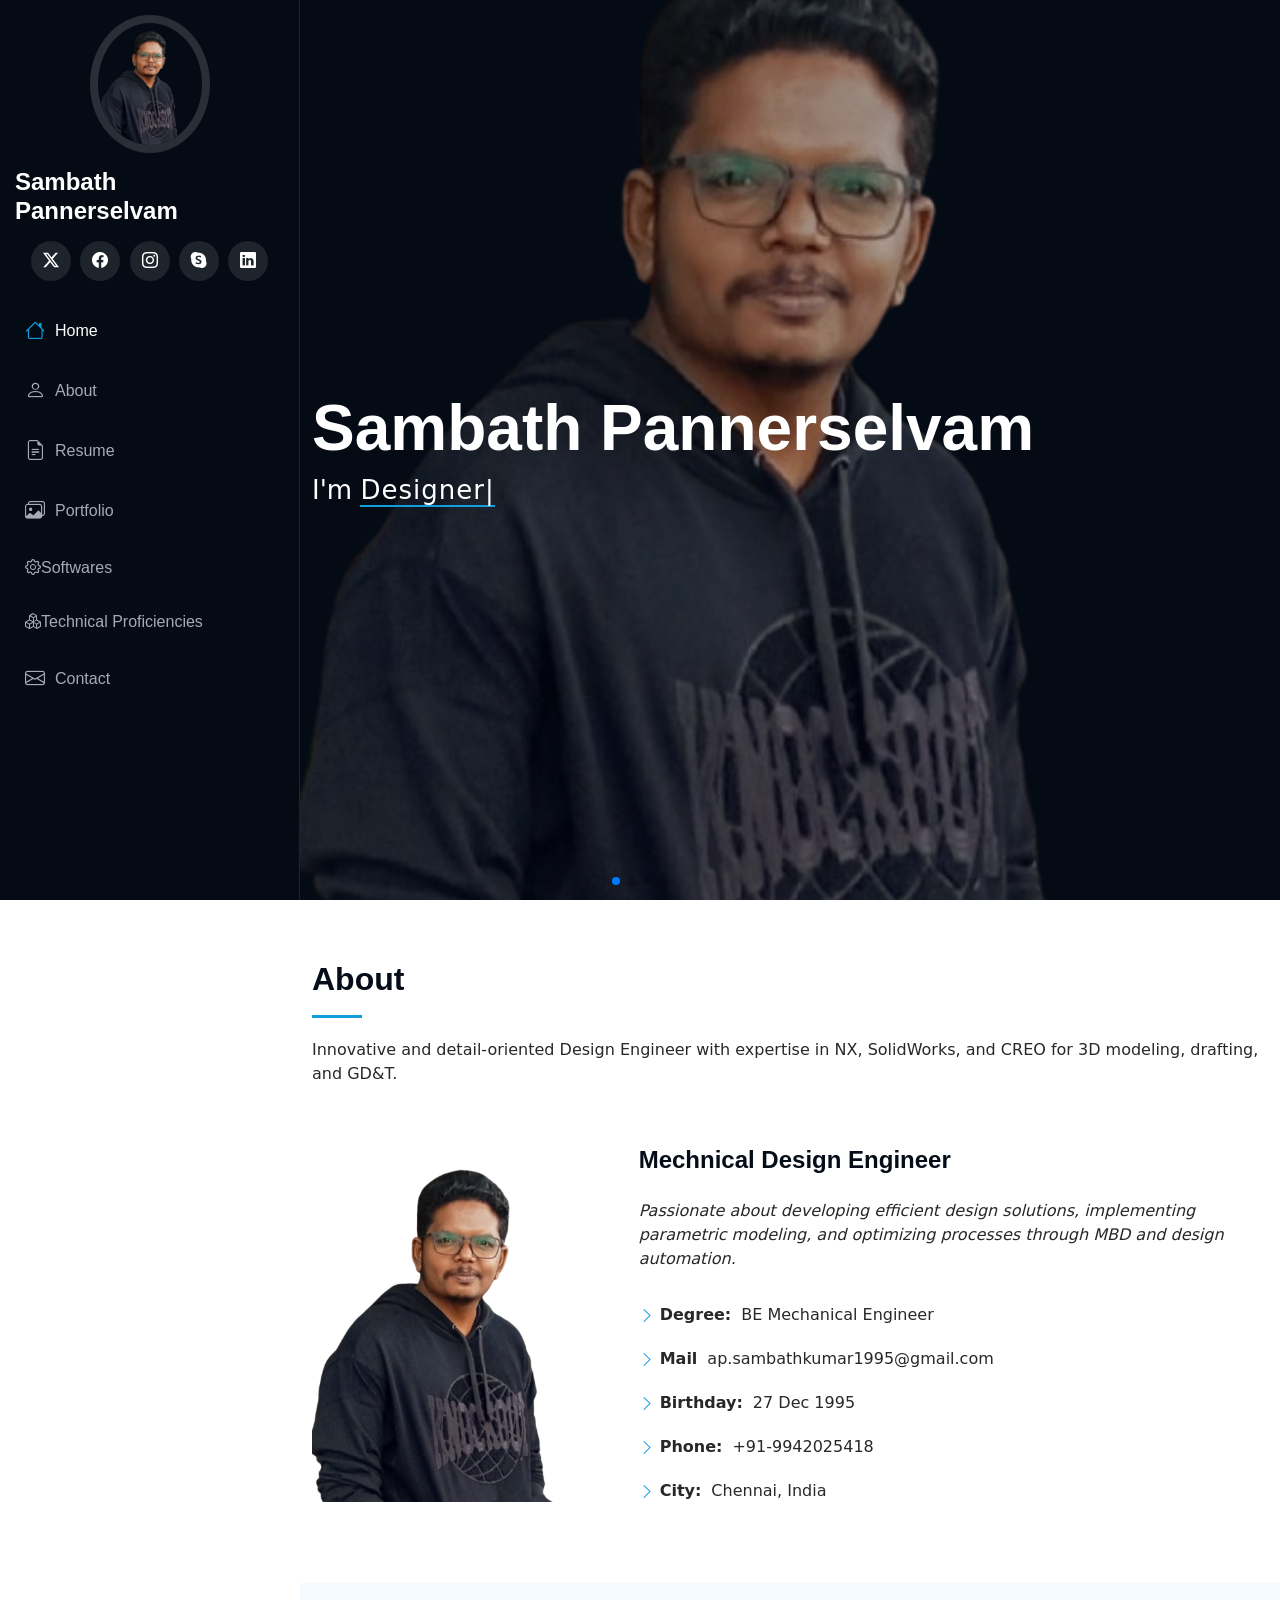
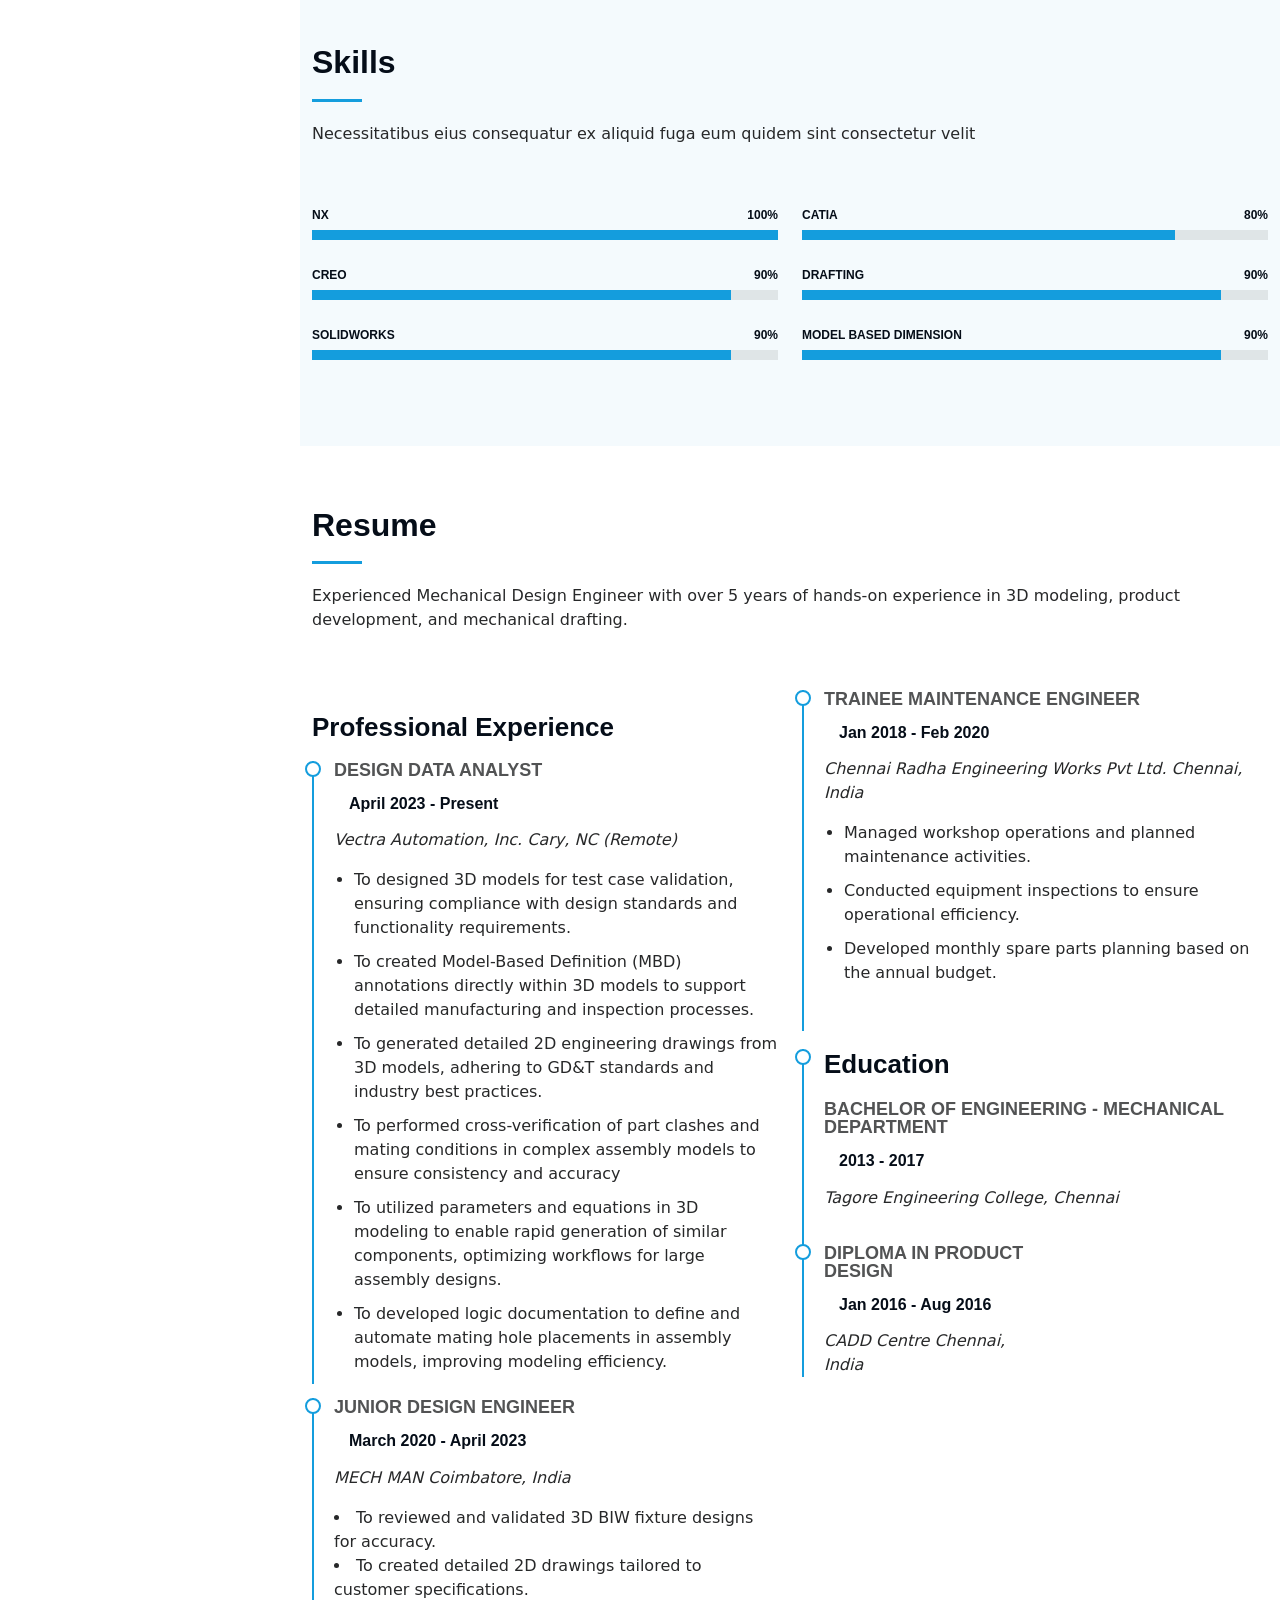
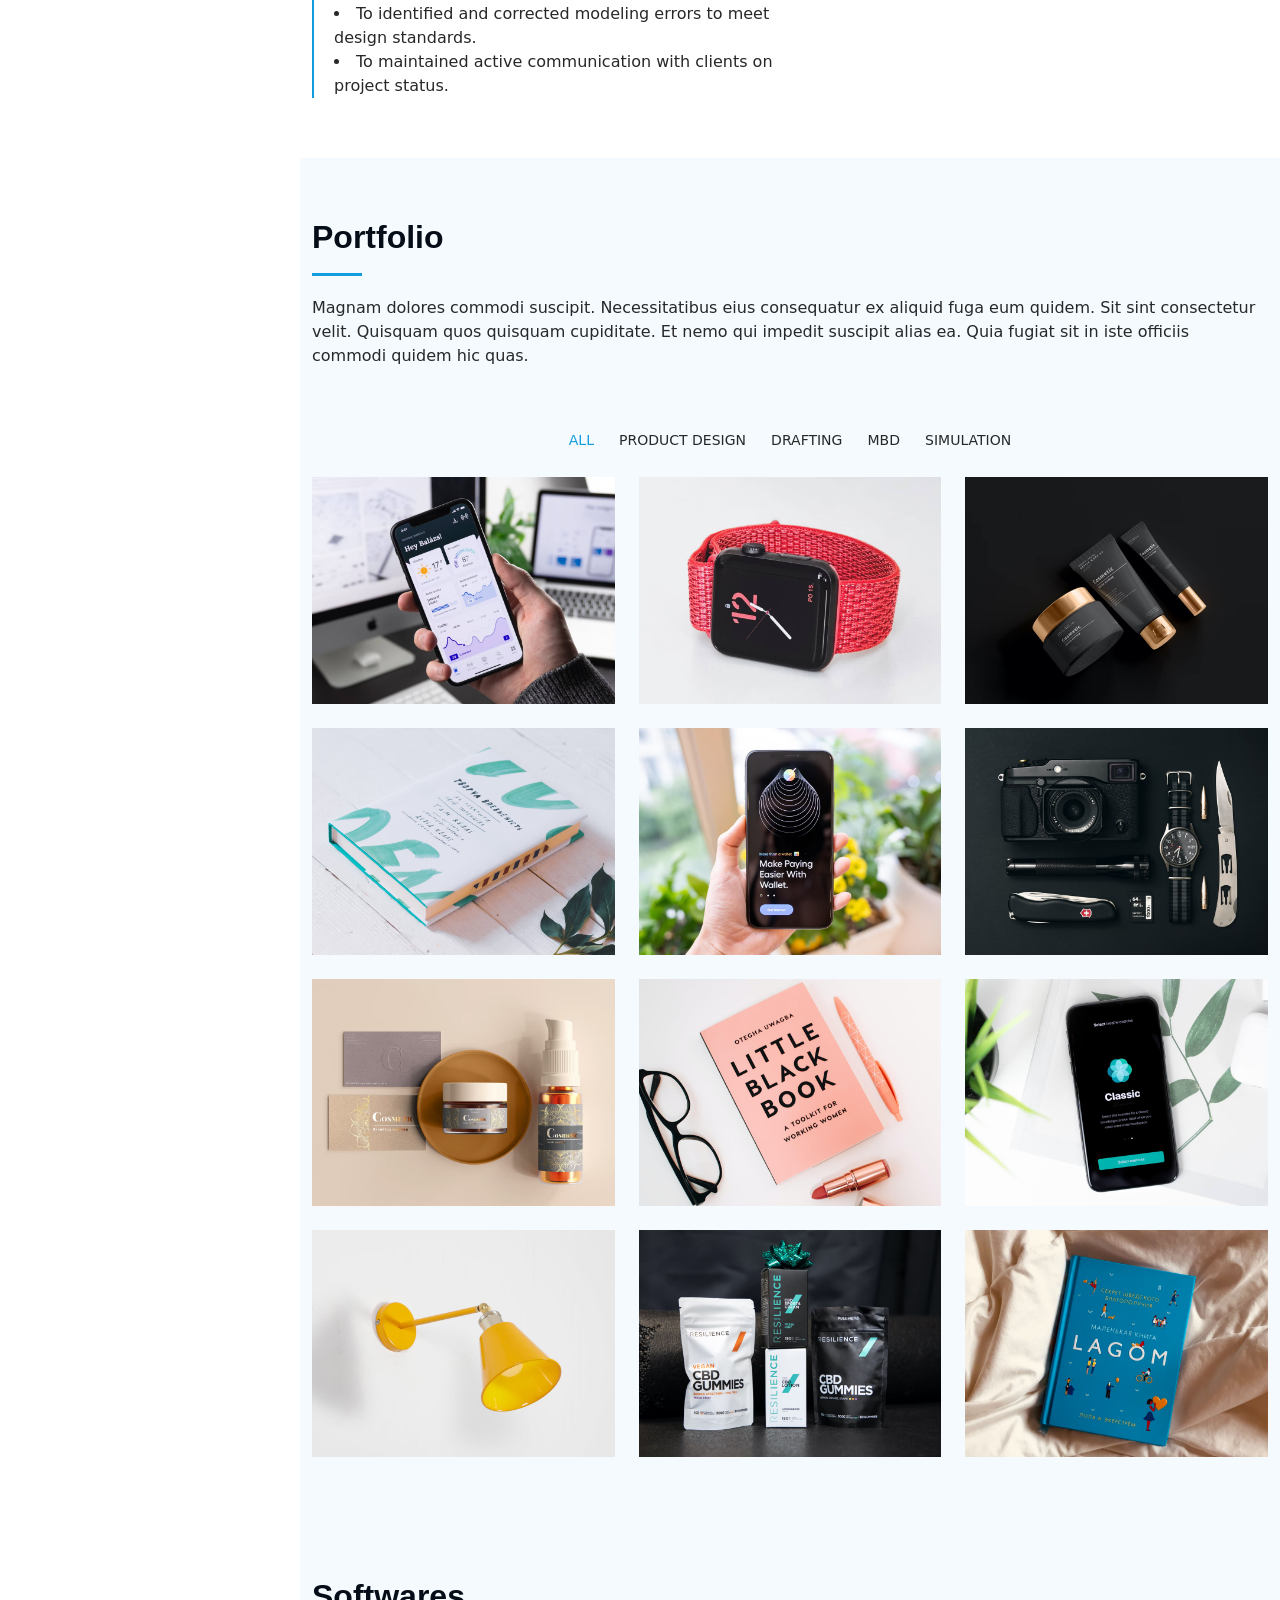
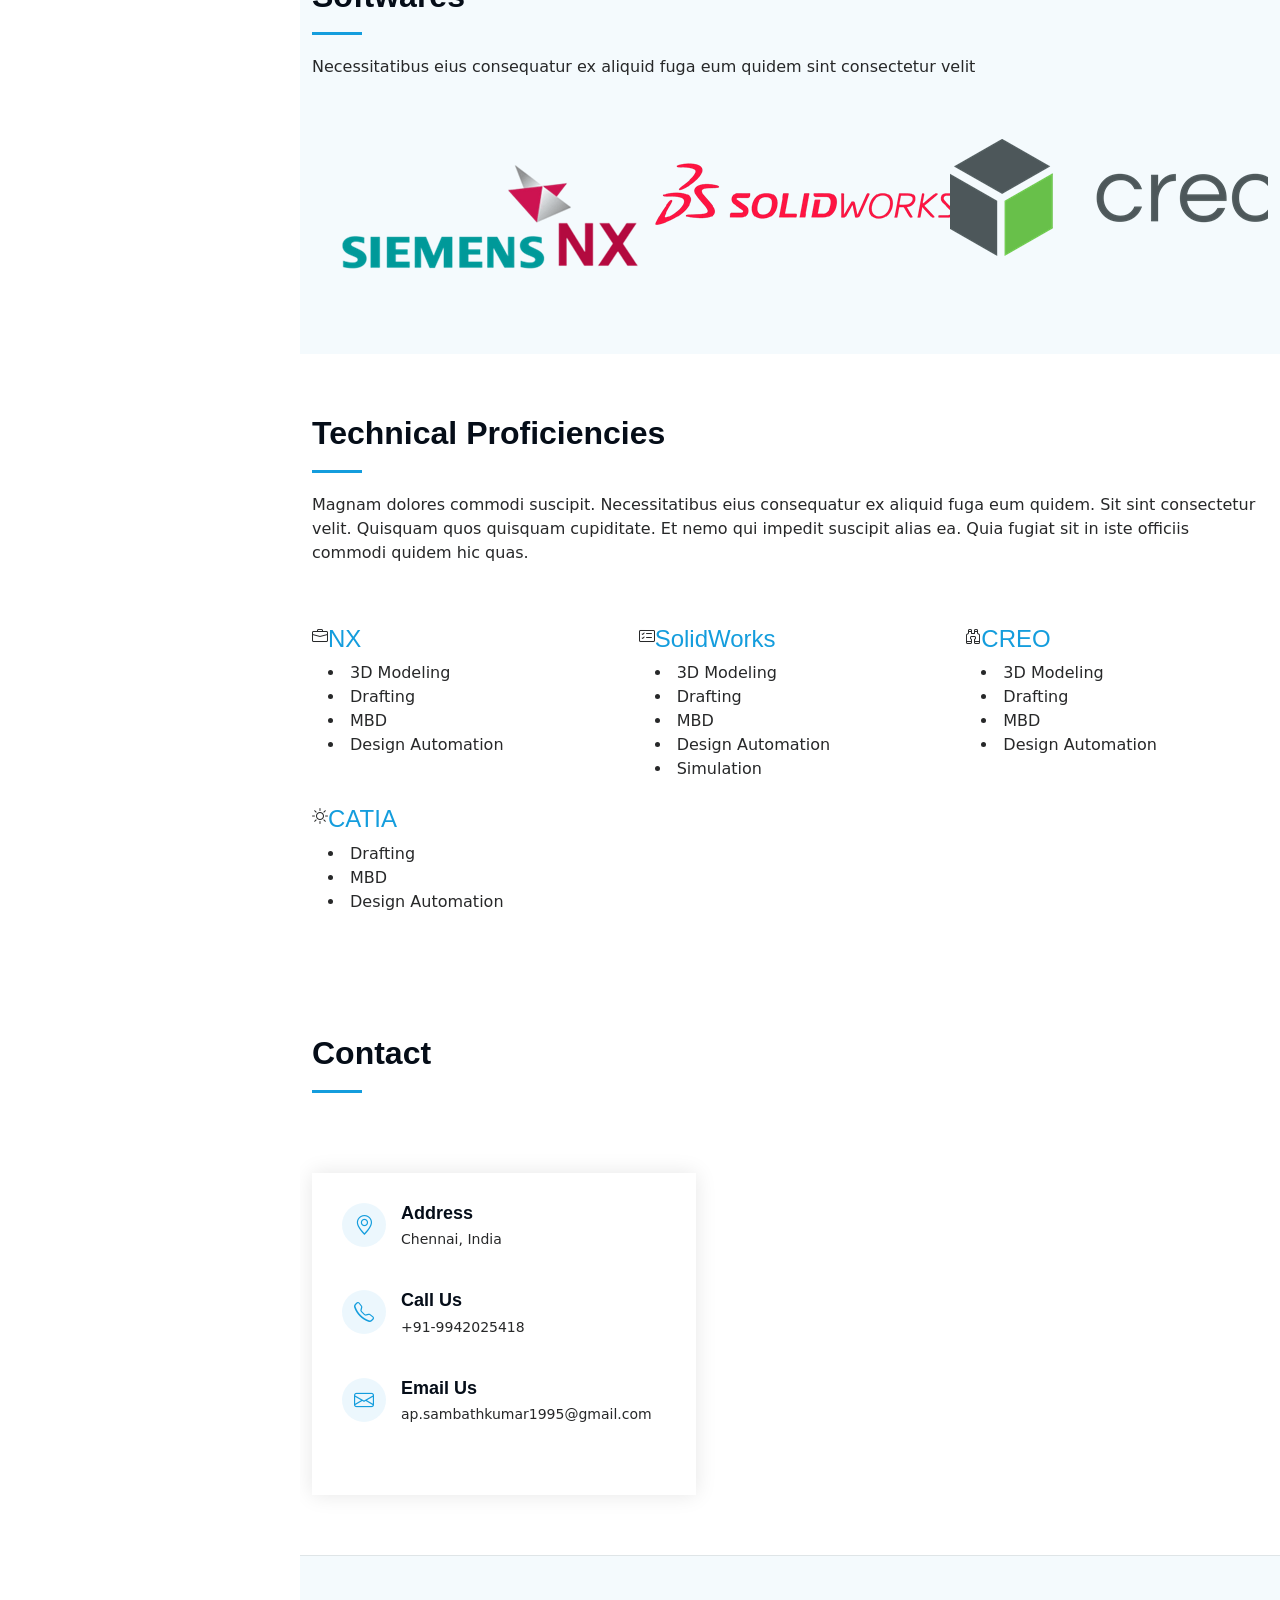
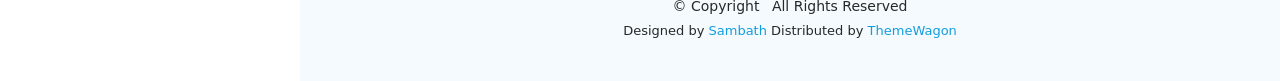
==== commit 1e2d8535: "software image update" ====
--- a/index.html
+++ b/index.html
@@ -491,11 +491,7 @@
 
             <div class="swiper-slide">
               <div class="testimonial-item">
-                <p>
-                  <i class="bi bi-quote quote-icon-left"></i>
-                 
-                  <i class="bi bi-quote quote-icon-right"></i>
-                </p>
+                
                 <img src="assets/img/testimonials/testimonials-1.jpg" class="testimonial-img" alt="">
                 
               </div>
@@ -503,11 +499,7 @@
 
             <div class="swiper-slide">
               <div class="testimonial-item">
-                <p>
-                  <i class="bi bi-quote quote-icon-left"></i>
-                 
-                  <i class="bi bi-quote quote-icon-right"></i>
-                </p>
+                
                 <img src="assets/img/testimonials/testimonials-2.jpg" class="testimonial-img" alt="">
                 
               </div>
@@ -515,11 +507,7 @@
 
             <div class="swiper-slide">
               <div class="testimonial-item">
-                <p>
-                  <i class="bi bi-quote quote-icon-left"></i>
-                  
-                  <i class="bi bi-quote quote-icon-right"></i>
-                </p>
+               
                 <img src="assets/img/testimonials/testimonials-3.jpg" class="testimonial-img" alt="">
                 
               </div>
@@ -527,11 +515,7 @@
 
             <div class="swiper-slide">
               <div class="testimonial-item">
-                <p>
-                  <i class="bi bi-quote quote-icon-left"></i>
-                  
-                  <i class="bi bi-quote quote-icon-right"></i>
-                </p>
+               
                 <img src="assets/img/testimonials/testimonials-4.jpg" class="testimonial-img" alt="">
                 
               </div>
@@ -646,7 +630,7 @@
                 <i class="bi bi-telephone flex-shrink-0"></i>
                 <div>
                   <h3>Call Us</h3>
-                  <p>+9-9942025418</p>
+                  <p>+91-9942025418</p>
                 </div>
               </div><!-- End Info Item -->
 
